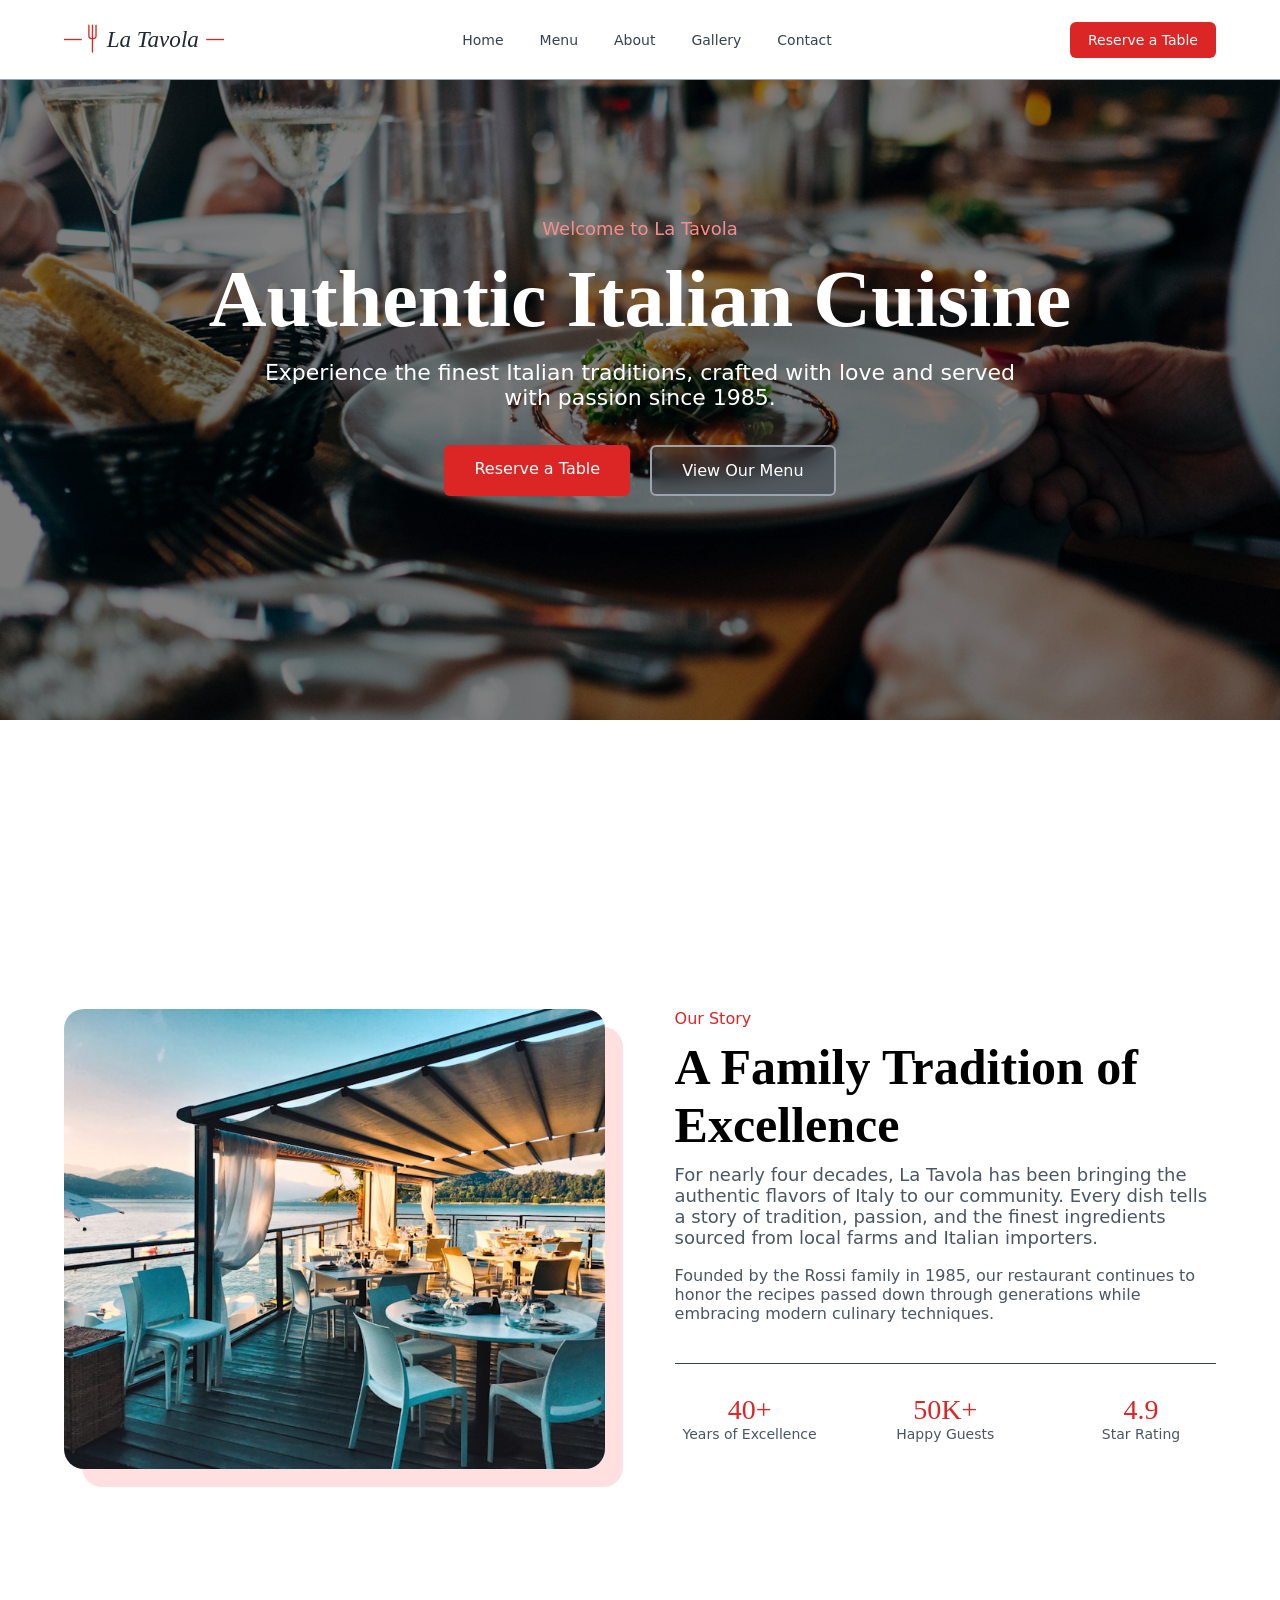
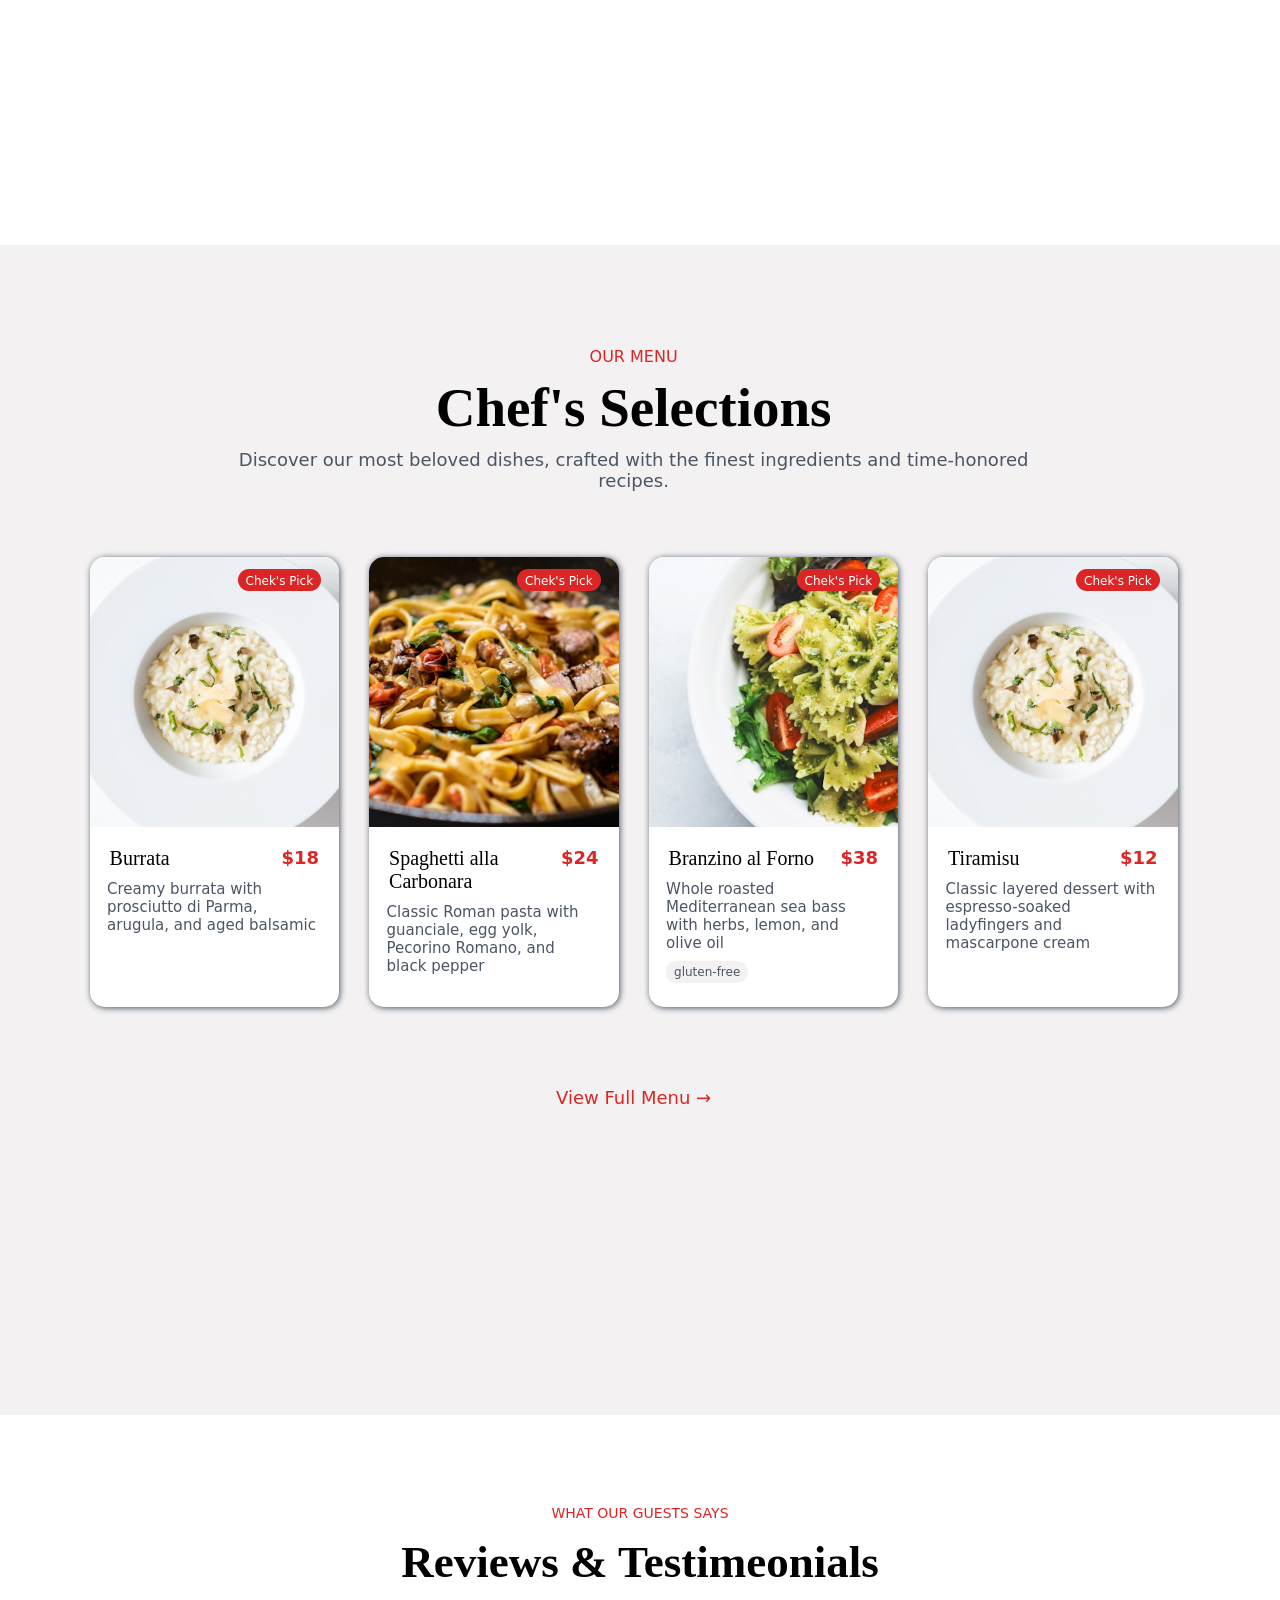
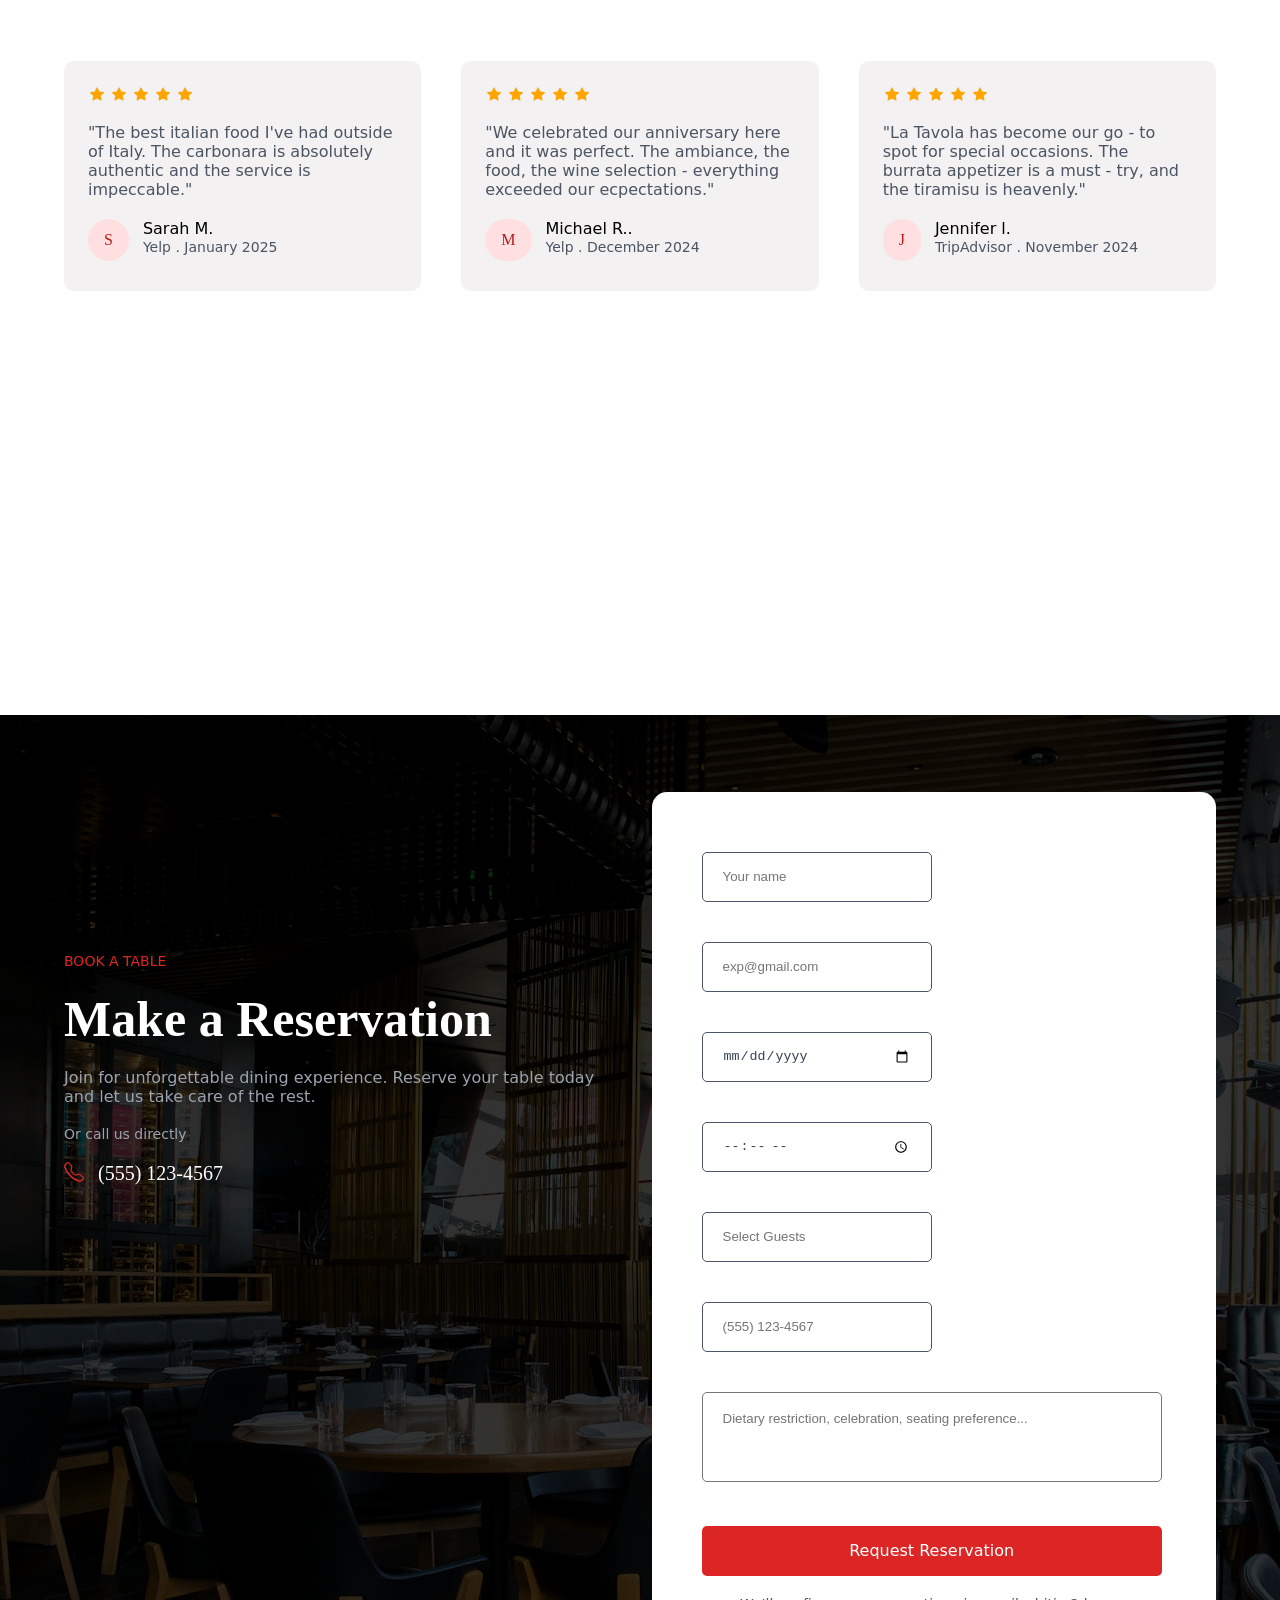
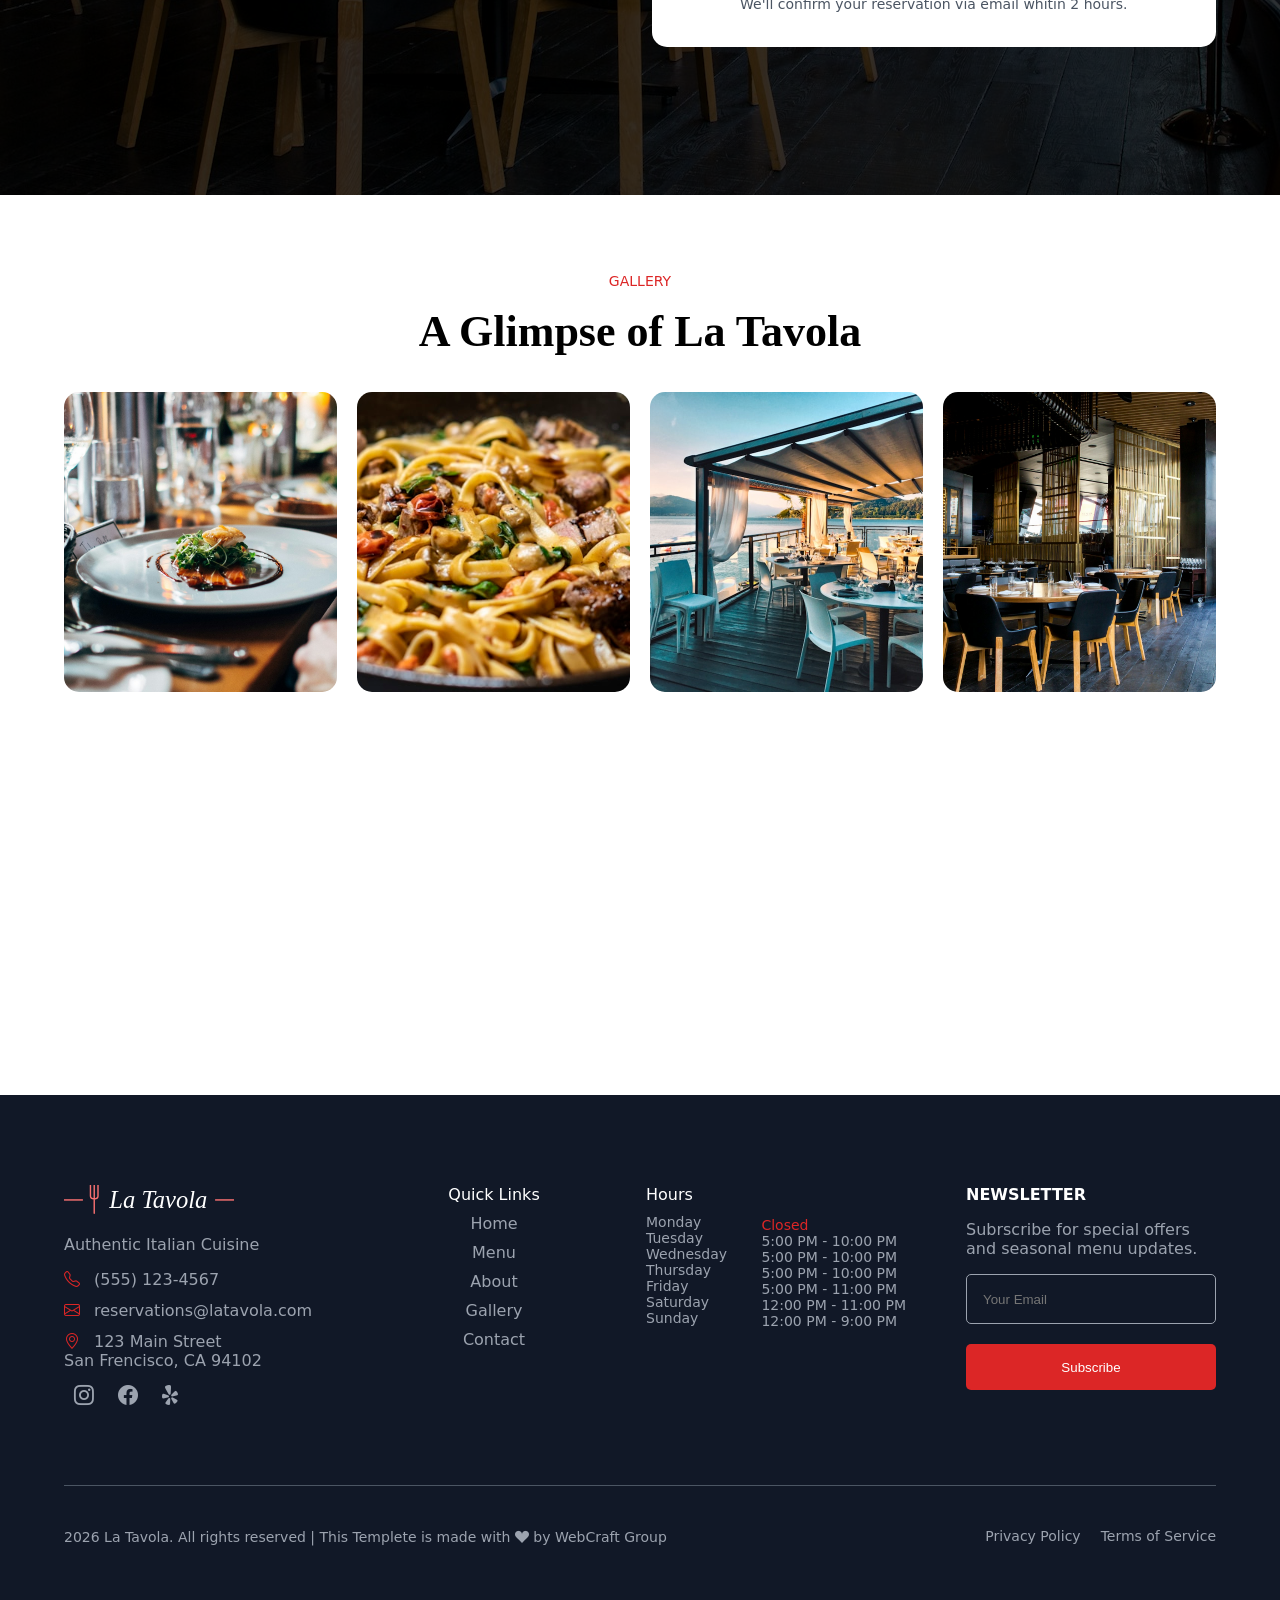
==== index.html @ a6819e50 "adding new files" ====
<!DOCTYPE html>
<html lang="en">
<head>
    <meta charset="UTF-8">
    <meta name="viewport" content="width=device-width, initial-scale=1.0">
    <title>La Tavola | Authentic Italian Cuisine</title>
    <link rel="stylesheet" href="assets/css/normalize.css">
    <link rel="stylesheet" href="assets/css/master.css">
    <link rel="stylesheet" href="https://cdn.jsdelivr.net/npm/bootstrap-icons@1.13.1/font/bootstrap-icons.min.css">
    <link rel="icon" href="assets/img/photo-1476124369491-e7addf5db371.JPG">
</head>
<body>
    <header id="Head_Hero">
        <figure>
            <nav>
                <div>
                    <figure><img src="assets/img/logo.svg" alt=""></figure>
                    <input type="checkbox" id="menu">
                    <label for="menu" class="hamburger">☰</label>

                    <ul class="nav-links"> 
                        <li><a href="#">Home</a></li>
                        <li><a href="menu.html">Menu</a></li>
                        <li><a href="#">About</a></li>
                        <li><a href="gallery.html">Gallery</a></li>
                        <li><a href="#">Contact</a></li>
                    </ul>
                    <a href="">Reserve a Table</a>
                </div>
            </nav>
            <figure>
                <img src="assets/img/IMG-1414235077428-338989a2e8c0.JPG" alt="">
                <div class="details">
                    <span>Welcome to La Tavola</span>
                    <h1>Authentic Italian Cuisine</h1>
                    <p>Experience the finest Italian traditions, crafted with love and served <br> with passion since 1985.</p>
                    <section>
                        <a href="#Contact_Us">Reserve a Table</a>
                        <a href="#Our_Menu">View Our Menu</a>
                    </section>
                </div>
            </figure>
        </figure>
    </header>
    <!-- ____End_Of_Head_Hero____ -->


    <section id="Our_Story">
        <div>
            <figure>
                <img src="assets/img/photo-1559339352-11d035aa65de.JPG" alt="">
            </figure>
            <article>
                <span>Our Story</span>
                <h2>A Family Tradition of <br> Excellence</h2>
                <p>For nearly four decades, La Tavola has been bringing the authentic flavors of Italy to our community. Every dish tells a story of tradition, passion, and the finest ingredients sourced from local farms and Italian importers.</p>
                <p>Founded by the Rossi family in 1985, our restaurant continues to honor the recipes passed down through generations while embracing modern culinary techniques.</p>
                <section>
                    <div>
                        <span>40+</span>
                        <p>Years of Excellence</p>
                    </div>
                    <div>
                        <span>50K+</span>
                        <p>Happy Guests</p>
                    </div>
                    <div>
                        <span>4.9</span>
                        <p>Star Rating</p>
                    </div>
                </section>
            </article>
        </div>
    </section>
    <!-- ____End_Of_Our_Story____ -->


    <section id="Our_Menu">
        <div>
            <section class="data">
                <span>Our Menu</span>
                <h2>Chef's Selections</h2>
                <p>Discover our most beloved dishes, crafted with the finest ingredients and time-honored <br> recipes.</p>
            </section>
            <section class="menu">
                <article>
                    <figure>
                        <img src="assets/img/photo-1476124369491-e7addf5db371.JPG" alt="">
                        <div>
                            <span>Chek's Pick</span>
                        </div>
                    </figure>
                    <div>
                        <p>Burrata</p>
                        <span>$18</span>
                    </div>
                    <p>Creamy burrata with prosciutto di Parma, arugula, and aged balsamic</p>
                </article>
                <article>
                    <figure>
                        <img src="assets/img/photo-1551183053-bf91a1d81141.JPG" alt="">
                        <div>
                            <span>Chek's Pick</span>
                        </div>
                    </figure>
                    <div>
                        <p>Spaghetti alla <br> Carbonara</p>
                        <span>$24</span>
                    </div>
                    <p>Classic Roman pasta with guanciale, egg yolk, Pecorino Romano, and black pepper</p>
                </article>
                <article>
                    <figure>
                        <img src="assets/img/photo-1473093295043-cdd812d0e601.JPG" alt="">
                        <div>
                            <span>Chek's Pick</span>
                        </div>
                    </figure>
                    <div>
                        <p>Branzino al Forno</p>
                        <span>$38</span>
                    </div>
                    <p>Whole roasted Mediterranean sea bass with herbs, lemon, and olive oil</p>
                    <span>gluten-free</span>
                </article>
                <article>
                    <figure>
                        <img src="assets/img/photo-1476124369491-e7addf5db371.JPG" alt="">
                        <div>
                            <span>Chek's Pick</span>
                        </div>
                    </figure>
                    <div>
                        <p>Tiramisu</p>
                        <span>$12</span>
                    </div>
                    <p>Classic layered dessert with espresso-soaked ladyfingers and mascarpone cream</p>
                </article>
            </section>
            <section class="view_menu">
                <a href="">View Full Menu →</a>
            </section>
        </div>
    </section>
    <!-- ____End_Of_Our_Menu____ -->


    <section id="People_Idea">
        <div>
            <section class="content">
                <p>What Our Guests Says</p>
                <h2>Reviews & Testimeonials</h2>
            </section>
            <section class="messseges">
                <article>
                    <i class="bi bi-star-fill"></i>
                    <i class="bi bi-star-fill"></i>
                    <i class="bi bi-star-fill"></i>
                    <i class="bi bi-star-fill"></i>
                    <i class="bi bi-star-fill"></i>
                    <p>"The best italian food I've had outside of Italy. The carbonara is absolutely authentic and the service is impeccable."</p>
                    <div>
                        <p>S</p>
                        <div>
                            <h4>Sarah M.</h4>
                            <span>Yelp . January 2025</span>
                        </div>
                    </div>
                </article>
                <article>
                    <i class="bi bi-star-fill"></i>
                    <i class="bi bi-star-fill"></i>
                    <i class="bi bi-star-fill"></i>
                    <i class="bi bi-star-fill"></i>
                    <i class="bi bi-star-fill"></i>
                    <p>"We celebrated our anniversary here and it was perfect. The ambiance, the food, the wine selection - everything exceeded our ecpectations."</p>
                    <div>
                        <p>M</p>
                        <div>
                            <h4>Michael R..</h4>
                            <span>Yelp . December 2024</span>
                        </div>
                    </div>
                </article>
                <article>
                    <i class="bi bi-star-fill"></i>
                    <i class="bi bi-star-fill"></i>
                    <i class="bi bi-star-fill"></i>
                    <i class="bi bi-star-fill"></i>
                    <i class="bi bi-star-fill"></i>
                    <p>"La Tavola has become our go - to spot for special occasions. The burrata appetizer is a must - try, and the tiramisu is heavenly."</p>
                    <div>
                        <p>J</p>
                        <div>
                            <h4>Jennifer l.</h4>
                            <span>TripAdvisor . November 2024</span>
                        </div>
                    </div>
                </article>
            </section>
        </div>
    </section>
    <!-- ____End_Of_People_Idea____ -->


    <section id="Contact_Us">
        <img src="assets/img/photo-1517248135467-4c7edcad34c4.JPG" alt="">
        <div>
            <section class="data">
                <span>book a table</span>
                <h2>Make a Reservation</h2>
                <p>Join for unforgettable dining experience. Reserve your table today and let us take care of the rest.</p>
                <p>Or call us directly</p>
                <div>
                    <i class="bi bi-telephone"></i>
                    <a href="">(555) 123-4567</a>
                </div>
            </section>
            <section class="form">
                <form action="">
                    <input type="text" name="" id="" placeholder="Your name">
                    <input type="email" name="" id="" placeholder="exp@gmail.com">
                    <input type="date" name="" id="">
                    <input type="time" name="" id="">
                    <input type="number" name="" id="" placeholder="Select Guests">
                    <input type="tel" name="" id="" placeholder="(555) 123-4567">
                    <textarea name="" id="" placeholder="Dietary restriction, celebration, seating preference..."></textarea>
                    <button type="submit">Request Reservation</button>
                    <p>We'll confirm your reservation via email whitin 2 hours.</p>
                </form>
            </section>
        </div>
    </section>
    <!-- ____End_Of_Contact_Us____ -->


    <section id="Gallery">
        <div>
            <section class="more_details">
                <span>GALLERY</span>
                <h2>A Glimpse of La Tavola</h2>
            </section>
            <section class="gallery">
                <div>
                    <figure><img src="assets/img/IMG-1414235077428-338989a2e8c0.JPG" alt=""></figure>
                    <figure><img src="assets/img/photo-1551183053-bf91a1d81141.JPG" alt=""></figure>
                    <figure><img src="assets/img/photo-1559339352-11d035aa65de.JPG" alt=""></figure>
                    <figure><img src="assets/img/photo-1517248135467-4c7edcad34c4.JPG" alt=""></figure>
                </div>
            </section>
        </div>
    </section>
    <!-- ____End_Of_gallery____ -->


    <footer id="Quick_Links">
        <div>
            <section class="links">
                <div>
                    <section>
                        <img src="assets/img/logo-light.svg" alt="">
                        <p>Authentic Italian Cuisine</p>
                        <section>
                            <div>
                                <i class="bi bi-telephone"></i>
                                <a href="">(555) 123-4567</a>
                            </div>
                            <div>
                                <i class="bi bi-envelope"></i>
                                <a href="">reservations@latavola.com</a>
                            </div>
                            <div>
                                <i class="bi bi-geo-alt"></i>
                                <span>123 Main Street <br> San Frencisco, CA 94102</span>
                            </div>
                        </section>
                        <div>
                            <i class="bi bi-instagram"></i>
                            <i class="bi bi-facebook"></i>
                            <i class="bi bi-yelp"></i>
                        </div>
                    </section>
                    <section>
                        <ul>
                            <li>Quick Links</li>
                            <li><a href="#">Home</a></li>
                            <li><a href="menu.html">Menu</a></li>
                            <li><a href="#Our_Story">About</a></li>
                            <li><a href="#Gallery">Gallery</a></li>
                            <li><a href="#Contact_Us">Contact</a></li>
                        </ul>
                    </section>
                    <section>
                        <ul>
                            <li>Hours</li>
                            <li>Monday</li>
                            <li>Tuesday</li>
                            <li>Wednesday</li>
                            <li>Thursday</li>
                            <li>Friday</li>
                            <li>Saturday</li>
                            <li>Sunday</li>
                        </ul>
                        <ul>
                            <li>Closed</li>
                            <li>5:00 PM - 10:00 PM</li>
                            <li>5:00 PM - 10:00 PM</li>
                            <li>5:00 PM - 10:00 PM</li>
                            <li>5:00 PM - 11:00 PM</li>
                            <li>12:00 PM - 11:00 PM</li>
                            <li>12:00 PM - 9:00 PM</li>
                        </ul>
                    </section>
                    <section>
                        <h4>NEWSLETTER</h4>
                        <p>Subrscribe for special offers and seasonal menu updates.</p>
                        <form action="">
                            <input type="email" name="" id="" placeholder="Your Email">
                            <button type="submit">Subscribe</button>
                        </form>
                    </section>
                </div>
            </section>
            <section class="footer_content">
                <div>
                    <p>2026 La Tavola. All rights reserved | This Templete is made with <i class="bi bi-suit-heart-fill"></i> by WebCraft Group</p>
                </div>
                <div>
                    <a href="">Privacy Policy</a>
                    <a href="">Terms of Service</a>
                </div>
            </section>
        </div>
    </footer>
    <!-- ____End_Of_Quick_Links____ -->
</body>
</html>
---- assets/css/master.css ----
#Head_Hero{
    width: 100%;
    min-height: 105vh;
    >figure{
        width: 100%;
        >nav{
            width: 100%;
            height: 80px;
            border-bottom: 1px solid var(--footer-text);
            position: fixed;  
            background-color: white; 
            top: 0;
            left: 0;
            z-index: 100;
            >div{
                width: 90%;
                height: 100%;
                margin-left: 5%;
                display: flex;
                justify-content: space-between;
                align-items: center;
                >figure{
                    width: 160px;
                    height: 40px;
                    >img{
                        width: 100%;
                        height: 40px;
                    }
                }
                >ul{
                    display: flex;
                    gap: 4px;
                    >li{
                        >a{
                            padding: 12px 16px;
                            font-family: var(--inter);
                            font-size: 14px;
                            color: var(--nav-color);
                            font-weight: 500;
                            transition: .3s;
                        }
                        &:hover>a{
                            color: var(--contact-bg);
                        }
                    }
                }
                >a{
                    padding: 10px 18px;
                    background-color: var(--link-bg);
                    font-family: var(--inter);
                    color: white;
                    font-weight: 500;
                    font-size: 14px;
                    border-radius: 6px;
                    transition: .4s;
                    &:hover{
                        background-color: var(--contact-bg);
                    }
                }
            }
        }
        >figure{
            width: 100%;
            height: 85%;
            position: relative;
            display: flex;
            >img{
                width: 100%;
                height: 100%;
                filter: brightness(50%);
            }
            .details{
                width: 70%;
                height: 300px;
                position: absolute;
                margin: 17% 15%;
                display: block;
                text-align: center;
                >span{
                    color: var(--text-red);
                    font-family: var(--inter);
                    font-size: 18px;
                }
                >h1,p{
                    color: white;
                }
                >h1{
                    font-size: 80px;
                    margin-block: 15px;
                }
                >p{
                    font-family: var(--inter);
                    font-size: 22px;
                }
                >section{
                    display: flex;
                    justify-content: center;
                    >a{
                        color: white;
                        font-family: var(--inter);
                        background-color: var(--link-bg);
                        padding: 14px 30px;
                        margin-inline: 10px;
                        border-radius: 6px;
                        margin-top: 35px;
                        transition: .4s;
                        font-weight: 500;
                        &:nth-of-type(2){
                            border: 2px solid var(--footer-text);
                            background-color: rgba(50, 55, 65, 0.35);
                            backdrop-filter: blur(10px);
                        }
                        &:hover{
                            &:nth-of-type(1){
                                background-color: var(--contact-bg);
                            }
                            &:nth-of-type(2){
                                border: 2px solid white;
                            }
                        }
                    }
                }
            }
        }
    }
}
/* ____End_Of_Head_Hero____ */


#Our_Story{
    width: 100%;
    min-height: 100vh;
    display: flex;
    >div{
        width: 90%;
        height: 460px;
        margin: 5% 5%;
        display: flex;
        justify-content: space-between;
        >figure{
            width: 47%;
            height: 100%;
            >img{
                width: 100%;
                height: 100%;
                border-radius: 20px;
                box-shadow: 18px 18px  var(--img-shadow);
            }
        }
        >article{
            width: 47%;
            height: 100%;
            >span,p{
                font-family: var(--inter);
            }
            >span{
                color: var(--link-bg);  
                font-size: 16px;   
                font-weight: 500;
            }
            >h2{
                font-size: 50px;
                margin-block: 10px;
            }
            >p{
                color: var(--text-color);
                &:nth-of-type(1){
                    font-size: 18px;
                    margin-bottom: 18px;
                }
            }
            >section{
                width: 100%;
                height: 100px;
                border-top: 1px solid var(--nav-color);
                margin-top: 40px;
                justify-content: space-between;
                display: flex;
                >div{
                    width: 150px;
                    height: 100px;
                    display: block;
                    text-align: center;
                    margin-top: 30px;
                    >span{
                        color: var(--link-bg);
                        font-family: var(--playfair);
                        font-size: 28px;
                    }
                    >p{
                        color: var(--text-color);
                        font-size: 14px;
                        font-weight: 500;
                    }
                }
            }
        }
    }
}
/* ____End_Of_Our_Story____ */


#Our_Menu{
    width: 100%;
    min-height: 130vh;
    background-color: var(--background-color);
    display: flex;
    >div{
        width: 85%;
        height: 80%;
        margin: 8% 7%;
        .data{
            width: 100%;
            height: 180px;
            display: block;
            text-align: center;
            >span,p{
                font-family: var(--inter);
            }
            >span{
                color: var(--link-bg);
                font-weight: 500;
                text-transform: uppercase;
            }
            >h2{
                margin-block: 10px;
                font-size: 55px;
            }
            >p{
                color: var(--text-color);
                font-size: 18px;
                font-weight: 500;
            }
        }
        .menu{
            width: 100%;
            height: 450px;
            display: grid;
            grid-template-columns: repeat(4, 1fr);
            grid-template-rows: repeat(3, 1fr);
            gap: 30px;
            margin-top: 30px;
            >article{
                background-color: white;
                border-radius: 15px;
                box-shadow: 1px 1px 6px var(--text-color);
                overflow: hidden;
                transition: .4s;
                &:nth-of-type(1){
                    grid-area: 1 / 1 / span 3 / span 1;
                }
                &:nth-of-type(2){
                    grid-area: 1 / 2 / span 3 / span 1;
                }
                &:nth-of-type(3){
                    grid-area: 1 / 3 / span 3 / span 1;
                }
                &:nth-of-type(4){
                    grid-area: 1 / 4 / span 3 / span 1;
                }
                &:hover{
                    transform: translateY(10px);
                }
                >figure{
                    width: 100%;
                    height: 60%;
                    position: relative;
                    display: flex;
                    >img{
                        width: 100%;
                        height: 100%;  
                    }
                    >div{
                        padding:  2px 4px;
                        background-color: var(--link-bg);
                        position: absolute;
                        border-radius: 20px;
                        right: 14px;
                        margin: 12px 4px;
                        >span{
                            font-size: 12px;
                            font-family: var(--inter);
                            color: white;
                            padding: 4px;
                        }
                    }
                }
                >div{
                    padding: 20px;
                    display: flex;
                    justify-content: space-between;
                    >p{
                        font-size: 20px;
                    }
                    >span{
                        color: var(--link-bg);
                        font-weight: bold;
                        font-family: var(--inter);
                        font-size: 18px;
                    }
                }
                >p,span{
                    font-family: var(--inter);
                }
                >p{
                    width: 85%;
                    margin: 10px 7%;
                    color: var(--text-color);
                    font-size: 15px;
                    margin-top: -10px;
                }
                >span{
                    background-color: var(--background-color);
                    font-size: 12px;
                    padding: 4px 8px;
                    font-weight: 500;
                    border-radius: 50px;
                    margin-left: 7%;
                    color: var(--text-color);
                }
            }
        }
        .view_menu{
            margin-top: 80px;
            display: flex;
            justify-content: center;
            >a{
                color: var(--link-bg);
                font-family: var(--inter);
                font-size: 18px;
                font-weight: 500;
                transition: .3s;
                &:hover{
                    color: var(--contact-bg);
                }
            }
        }
    }
}
/* ____End_Of_Our_Menu____ */


#People_Idea{
    width: 100%;
    min-height: 100vh;
    display: flex;
    >div{
        width: 90%;
        height: 100%;
        margin-left: 5%;
        .content{
            width: 100%;
            height: 200px;
            display: block;
            text-align: center;
            >p{
                margin-top: 90px;
                color: var(--link-bg);
                font-family: var(--inter);
                text-transform: uppercase;
                font-size: 14px;
                font-weight: 500;
            }
            >h2{
                font-size: 45px;
                margin-top: 15px;
            }
        }
        .messseges{
            width: 100%;
            height: 230px;
            display: grid;
            grid-template-columns: repeat(3, 1fr);
            grid-template-rows: repeat(1, fr);
            gap: 40px;
            margin-top: -44px;
            >article{
                background-color: var(--background-color);
                border-radius: 10px;
                padding: 24px;
                >i{
                    color: orange;
                    margin-inline: 2px;
                    font-size: 14px;
                }
                >p{
                    font-family: var(--inter);
                    margin-block: 20px;
                    color: var(--text-color);
                    font-weight: 500;
                }
                >div{
                    display: flex;
                    >p{
                        padding: 12px 16px;
                        background-color: var(--img-shadow);
                        border-radius: 50px;
                        color: var(--contact-bg);
                    }
                    >div{
                        margin-left: 14px;
                        >h4,span{
                            font-family: var(--inter);
                        }
                        >h4{
                            font-weight: 500;
                        }
                        >span{
                            font-size: 14px;
                            font-weight: 500;
                            color: var(--text-color);
                        }
                    }
                }
            }
        }
    }
}
/* ____End_Of_People_Idea____ */


#Contact_Us{
    width: 100%;
    min-height: 120vh;
    display: flex;
    >img{
        width: 100%;
        height: 120vh;
        position: relative;
        filter: brightness(20%);
    }
    >div{
        width: 90%;
        height: 95vh;
        margin: 6% 5%;
        position: absolute;
        display: flex;
        justify-content: space-between;
        .data{
            width: 49%;
            height: 300px;
            display: block;
            margin-top: 160px;
            >span,p{
                font-family: var(--inter);
            }
            >span{
                color: var(--link-bg);
                text-transform: uppercase;
                font-weight: 500;
                font-size: 14px;
            }
            >h2{
                color: white;
                margin-block: 20px;
                font-size: 50px;
            }
            >p{
                color: var(--footer-text);
                font-weight: 500;
                &:nth-of-type(2){
                    margin-block: 20px;
                    font-size: 14px;
                }
            }
            >div{
                >i,a{
                    font-size: 20px;
                }
                >i{
                    color: var(--link-bg);
                    margin-right: 10px;
                }
                >a{
                    color: white;
                    transition: .3s;
                    &:hover{
                        color: var(--link-bg);
                    }
                }
            }
        }
        .form{
            width: 49%;
            height: 100%;
            background-color: white;
            border-radius: 15px;
            padding: 40px;
            >form{
                >input,textarea,button{
                    margin: 20px 10px;
                    border-radius: 5px;
                }
                >input{
                    width: 230px;
                    height: 50px;
                    border: 1px solid var(--text-color);
                    padding: 20px;
                    color: var(--nav-color);
                }
                >textarea{
                    width: 95%;
                    height: 90px;
                    padding: 18px 20px;
                    font-family: Arial, "Helvetica Neue", Helvetica, sans-serif;
                    resize: none;
                    color: var(--nav-color);
                }
                >button,p{
                    font-family: var(--inter)
                }
                >button{
                    width: 95%;
                    height: 50px;
                    background-color: var(--link-bg);
                    border: none;
                    color: white;
                    cursor: pointer;
                    font-size: 16px;
                    transition: .3s;
                    &:hover{
                        background-color: var(--contact-bg);
                    }
                }
                >p{
                    text-align: center;
                    color: var(--text-color);
                    font-size: 14px;
                }
            }
        }
    }
}
/* ____End_Of_Contact_Us____ */


#Gallery{
    width: 100%;
    min-height: 100vh;
    display: flex;
    >div{
        width: 90%;
        margin: 6% 5%;
        .more_details{
            width: 100%;
            height: 120px;
            text-align: center;
            >span{
                color: var(--link-bg);
                font-family: var(--inter);
                font-size: 14px;
                font-weight: 500;
            }
            >h2{
                font-size: 44px;
                margin-top: 1rem;
            }
        }
        .gallery{
            >div{
                width: 100%;
                height: 300px;
                display: grid;
                grid-template-columns: repeat(4,1fr);
                grid-template-rows: repeat(1, 1fr);
                gap: 20px;
                position: relative;
                >figure{
                    border-radius: 15px;
                    overflow: hidden;
                    >img{
                        width: 100%;
                        height: 100%;
                        transition: .3s;
                    }
                    &:hover>img{
                        transform: scale(1.1);
                    }
                }
            }
        }
    }
}
/* ____End_Of_Quick_Links____ */


#Quick_Links{
    width: 100%;
    min-height: 80vh;
    background-color: var(--footer-bg);
    display: flex;
    >div{
        width: 90%;
        margin-left: 5%;
        .links{
            width: 100%;
            height: 300px;
            margin-top: 90px;
            >div{
                height: 100%;
                display: grid;
                grid-template-columns: repeat(4, 1fr);
                grid-template-rows: repeat(1, 1fr);
                gap: 30px;
                >section{
                    &:nth-of-type(1){  
                        width: 300px;
                        >img{
                            width: 170px;
                            height: 30px;
                        }
                        >p{
                            color: var(--footer-text);
                            font-family: var(--inter);
                            margin-block: 16px;
                        }
                        >section{
                            >div{
                                margin-block: 12px;
                                >i{
                                    color: var(--link-bg);
                                    margin-right: 10px;
                                }
                                >a{
                                    color: var(--footer-text);
                                    font-family: var(--inter);
                                    transition: .3s;
                                    &:hover{
                                        color: var(--lighter);
                                    }
                                }
                                >span{
                                    color: var(--footer-text);
                                    font-family: var(--inter);
                                }
                            }
                        }
                        >div{
                            margin-block: 14px;
                            >i{
                                color: var(--footer-text);
                                padding: 10px;
                                font-size: 20px;
                                transition: .3s;
                                cursor: pointer;
                                &:hover{
                                    color: var(--lighter);
                                }
                            }
                        }
                    }
                    &:nth-of-type(2){
                        width: 200px;
                        >ul{
                            display: block;
                            text-align: center;
                            >li{
                                margin-bottom: 10px;
                                color: white;
                                font-family: var(--inter);
                                font-weight: 500;
                                >a{
                                    color: var(--footer-text);
                                    padding: 4px 10px;
                                    transition: .4s;
                                    font-weight: normal;
                                }
                                &:hover>a{
                                    border-bottom: 1px solid var(--last-text);
                                    color: var(--lighter);
                                }
                            }
                        }
                    }
                    &:nth-of-type(3){
                        width: 260px;
                        display: flex;
                        justify-content: space-between;
                        margin-right: 30px;
                        >ul{
                            display: block;
                            >li{
                                &:nth-of-type(1){
                                    color: white;
                                    font-weight: 500;
                                    margin-bottom: 10px;
                                    font-size: 16px;
                                }
                                font-family: var(--inter);
                                color: var(--footer-text);
                                font-size: 14px;
                            }
                            &:nth-of-type(2){
                                margin-top: 32px;
                                >li{
                                    &:nth-of-type(1){
                                        color: var(--link-bg);
                                        margin-bottom: 0;
                                        font-size: 14px;
                                    }
                                }
                            }
                        }
                    }
                    &:nth-of-type(4){
                        display: block;
                        >h4,p{
                            font-family: var(--inter);
                        }
                        >h4{
                            color: white;
                        }
                        >p{
                            margin-block: 1rem;
                            color: var(--footer-text);
                        }
                        >form{
                            display: block;
                            >input{
                                width: 250px;
                                height: 50px;
                                padding: 1rem;
                                border-radius: 5px;
                                border: 1px solid var(--footer-text);
                                background-color: transparent;
                                color: var(--footer-text);
                            }
                            >button{
                                width: 250px;
                                height: 46px;
                                margin-top: 20px;
                                background-color: var(--link-bg);
                                border: none;
                                border-radius: 5px;
                                color: white;
                                cursor: pointer;
                                transition: .3s;
                                &:hover{
                                    background-color: var(--contact-bg);
                                }
                            }
                        }
                    }
                }
            }
        }
        .footer_content{
            width: 100%;
            height: 60px;
            border-top: 1px solid var(--text-color);
            display: flex;
            justify-content: space-between;
            align-items: end;
            >div{
                >p,a{
                    color: var(--footer-text);
                    font-family: var(--inter);
                    font-size: 14px;
                }
                >a{
                    transition: .3s;
                    &:nth-of-type(1){
                        margin-right: 1rem;
                    }
                    &:hover{
                        color: var(--lighter);
                    }
                }
            }
        }
    }
}
/* ____End_Of_Quick_Links____ */
/* ____Home_Page_Ends_In_This_Line____ */



/* ____Menu_Page_Starts_From_Here____ */
#Menu_Hero{
    width: 100%;
    min-height: 100vh;
    >section{
        width: 100%;
        height: 100vh;        
        >nav{
            width: 100%;
            height: 80px;
            border-bottom: 1px solid var(--footer-text);
            position: fixed;  
            background-color: white; 
            top: 0;
            left: 0;
            z-index: 100;
            >div{
                width: 90%;
                height: 100%;
                margin-left: 5%;
                display: flex;
                justify-content: space-between;
                align-items: center;
                >figure{
                    width: 160px;
                    height: 40px;
                    >img{
                        width: 100%;
                        height: 40px;
                    }
                }
                >ul{
                    display: flex;
                    gap: 4px;
                    >li{
                        >a{
                            padding: 12px 16px;
                            font-family: var(--inter);
                            font-size: 14px;
                            color: var(--nav-color);
                            font-weight: 500;
                            transition: .3s;
                        }
                        &:hover>a{
                            color: var(--contact-bg);
                        }
                    }
                }
                >a{
                    padding: 10px 18px;
                    background-color: var(--link-bg);
                    font-family: var(--inter);
                    color: white;
                    font-weight: 500;
                    font-size: 14px;
                    border-radius: 6px;
                    transition: .4s;
                    &:hover{
                        background-color: var(--contact-bg);
                    }
                }
            }
        }
        >div{
            display: flex;
            width: 100%;
            height: 580px;
            background-color: var(--footer-bg);
            >section{
                width: 60%;
                height: 200px;
                margin: 16% 20%;
                text-align: center;
                >span,p{
                    font-family: var(--inter);
                }
                >span{
                    color: var(--text-red);
                    font-size: 14px;
                    font-weight: 500;
                    letter-spacing: 1px;
                }
                >h1{
                    font-size: 60px;
                    margin-block: 1rem;
                    color: white;
                }
                >p{
                    color: var(--footer-text);
                    font-weight: 500;
                    font-size: 17px;
                }
            }
        }
        .second_links{
            width: 100%;
            height: 54px;
            border-bottom: 1px solid var(--text-color);
            background-color: white; 
            align-items: center;
            >div{
                display: flex;
                align-items: center;
                width: 400px;
                height: 50px;
                margin-left: 5%;
                gap: 4px;
                >a{
                    padding: 6px 8px;
                    color: var(--text-color);
                    font-family: var(--inter);
                    font-weight: 600;
                    font-size: 14px;
                    transition: .3s;
                    &:hover{
                        color: var(--link-bg);
                    }
                }
            }
        }
    }
}
/* ____End_Of_Menu_Hero____ */


#Antipasti_Foods{
    width: 100%;
    min-height: 87vh;
    >div{
        width: 90%;
        height: 87vh;
        border-bottom: 1px solid var(--border);
        margin-left: 5%;
        >section{
            width: 100%;
            height: 120px;
            >h2{
                margin-top: 30px;
                font-size: 26px;
                font-family: var(--playfair);
            }
            >p{
                color: var(--text-color);
                font-family: var(--inter);
                font-size: 15px;
                font-weight: 500;
                margin-top: 6px;
            }
        }
        .foods{
            width: 100%;
            height: 370px;
            display: grid;
            grid-template-columns: repeat(2, 1fr);
            grid-template-rows: repeat(2, 1fr);
            gap: 20px;
            >div{
                border-radius: 10px;
                border: 1px solid var(--border);
                padding: 34px;
                transition: .3s;
                position: relative;
                >section{
                    display: flex;
                    justify-content: space-between;
                    >h3{
                        font-size: 22px;
                        font-family: var(--playfair);
                        font-weight: normal;
                    }
                    >span{
                        color: var(--contact-bg);
                        font-size: 22px;
                        font-weight: bold;
                    }
                }
                >p,span{
                    font-family: var(--inter);
                }
                >p{
                    color: var(--text-color);
                    font-weight: 500;
                    margin-block: 10px;
                    font-size: 15px;
                }
                >span{
                    background-color: rgb(186, 248, 186) ;
                    padding: 2px 8px;
                    font-size: 12px;
                    border-radius: 100px;
                    color: rgb(20, 85, 20);
                    font-weight: 500;
                }
                &:hover{
                    border: 1px solid var(--text-red);
                }
            }
            >section{
                position: absolute;
                right: 65px;
                >span{
                    font-family: var(--inter);
                    font-size: 12px;
                    color: white;
                    background-color: var(--link-bg);
                    padding: 2px 8px;
                    border-radius: 100px;
                    font-weight: 500;
                }
            }
        }
    }
}
/* ____End_Of_Antipasti_Foods____ */


#Primi_Foods{
    width: 100%;
    min-height: 87vh;
    >div{
        width: 90%;
        height: 87vh;
        border-bottom: 1px solid var(--border);
        margin-left: 5%;
        >section{
            width: 100%;
            height: 120px;
            >h2{
                margin-top: 30px;
                font-size: 26px;
                font-family: var(--playfair);
            }
            >p{
                color: var(--text-color);
                font-family: var(--inter);
                font-size: 15px;
                font-weight: 500;
                margin-top: 6px;
            }
        }
        .foods{
            width: 100%;
            height: 370px;
            display: grid;
            grid-template-columns: repeat(2, 1fr);
            grid-template-rows: repeat(2, 1fr);
            gap: 20px;
            >div{
                border-radius: 10px;
                border: 1px solid var(--border);
                padding: 34px;
                transition: .3s;
                position: relative;
                >section{
                    display: flex;
                    justify-content: space-between;
                    >h3{
                        font-size: 22px;
                        font-family: var(--playfair);
                        font-weight: normal;
                    }
                    >span{
                        color: var(--contact-bg);
                        font-size: 22px;
                        font-weight: bold;
                    }
                }
                >p,span{
                    font-family: var(--inter);
                }
                >p{
                    color: var(--text-color);
                    font-weight: 500;
                    margin-block: 10px;
                    font-size: 15px;
                }
                >span{
                    background-color: rgb(186, 248, 186);
                    padding: 2px 8px;
                    font-size: 12px;
                    border-radius: 100px;
                    color: rgb(20, 85, 20);
                    font-weight: 500;
                }
                >div{
                    >span{
                        padding: 2px 8px;
                        font-size: 12px;
                        border-radius: 100px;
                        font-weight: 500;
                        &:nth-of-type(1){
                            background-color: rgb(186, 248, 186);
                            color: rgb(20, 85, 20);
                        }
                        &:nth-of-type(2){
                            background-color: rgb(243, 216, 166);
                            color: rgb(180, 124, 19);
                            margin-left: 10px;
                        }
                    }
                }
                &:hover{
                    border: 1px solid var(--text-red);
                }
            }
            >section{
                position: absolute;
                left: 594px;
                >span{
                    font-family: var(--inter);
                    font-size: 12px;
                    color: white;
                    background-color: var(--link-bg);
                    padding: 2px 8px;
                    border-radius: 100px;
                    font-weight: 500;
                }
            }
        }
    }
}
/* ____End_Of_Primi_Foods____ */


#Secondi_Foods{
    width: 100%;
    min-height: 87vh;
    >div{
        width: 90%;
        height: 87vh;
        border-bottom: 1px solid var(--border);
        margin-left: 5%;
        >section{
            width: 100%;
            height: 120px;
            >h2{
                margin-top: 30px;
                font-size: 26px;
                font-family: var(--playfair);
            }
            >p{
                color: var(--text-color);
                font-family: var(--inter);
                font-size: 15px;
                font-weight: 500;
                margin-top: 6px;
            }
        }
        .foods{
            width: 100%;
            height: 370px;
            display: grid;
            grid-template-columns: repeat(2, 1fr);
            grid-template-rows: repeat(2, 1fr);
            gap: 20px;
            >div{
                border-radius: 10px;
                border: 1px solid var(--border);
                padding: 34px;
                transition: .3s;
                position: relative;
                >section{
                    display: flex;
                    justify-content: space-between;
                    >h3{
                        font-size: 22px;
                        font-family: var(--playfair);
                        font-weight: normal;
                    }
                    >span{
                        color: var(--contact-bg);
                        font-size: 22px;
                        font-weight: bold;
                    }
                }
                >p,span{
                    font-family: var(--inter);
                }
                >p{
                    color: var(--text-color);
                    font-weight: 500;
                    margin-block: 10px;
                    font-size: 15px;
                }
                >span{
                    background-color: rgb(243, 216, 166);
                    color: rgb(180, 124, 19);
                    padding: 2px 8px;
                    font-size: 12px;
                    border-radius: 100px;
                    font-weight: 500;
                }
                &:hover{
                    border: 1px solid var(--text-red);
                }
            }
            >section{
                position: absolute;
                left: 594px;
                >span{
                    font-family: var(--inter);
                    font-size: 12px;
                    color: white;
                    background-color: var(--link-bg);
                    padding: 2px 8px;
                    border-radius: 100px;
                    font-weight: 500;
                }
            }
        }
    }
}
/* ____End_Of_Secondi_Foods____ */


#Dolci_Foods{
    width: 100%;
    min-height: 87vh;
    >div{
        width: 90%;
        height: 87vh;
        margin-left: 5%;
        >section{
            width: 100%;
            height: 120px;
            >h2{
                margin-top: 30px;
                font-size: 26px;
                font-family: var(--playfair);
            }
            >p{
                color: var(--text-color);
                font-family: var(--inter);
                font-size: 15px;
                font-weight: 500;
                margin-top: 6px;
            }
        }
        .foods{
            width: 100%;
            height: 370px;
            display: grid;
            grid-template-columns: repeat(2, 1fr);
            grid-template-rows: repeat(2, 1fr);
            gap: 20px;
            >div{
                border-radius: 10px;
                border: 1px solid var(--border);
                padding: 34px;
                transition: .3s;
                position: relative;
                >section{
                    display: flex;
                    justify-content: space-between;
                    >h3{
                        font-size: 22px;
                        font-family: var(--playfair);
                        font-weight: normal;
                    }
                    >span{
                        color: var(--contact-bg);
                        font-size: 22px;
                        font-weight: bold;
                    }
                }
                >p,span{
                    font-family: var(--inter);
                }
                >p{
                    color: var(--text-color);
                    font-weight: 500;
                    margin-block: 10px;
                    font-size: 15px;
                }
                >span{
                    background-color: rgb(243, 216, 166);
                    color: rgb(180, 124, 19);
                    padding: 2px 8px;
                    font-size: 12px;
                    border-radius: 100px;
                    font-weight: 500;
                }
                &:hover{
                    border: 1px solid var(--text-red);
                }
            }
            >section{
                position: absolute;
                left: 594px;
                >span{
                    font-family: var(--inter);
                    font-size: 12px;
                    color: white;
                    background-color: var(--link-bg);
                    padding: 2px 8px;
                    border-radius: 100px;
                    font-weight: 500;
                }
            }
        }
    }
}
/* ____End_Of_Dolci_Foods____ */


#Information{
    width: 100%;
    min-height: 40vh;
    background-color: var(--background-color);
    display: flex;
    justify-content: center;
    align-items: center;
    >div{
        width: 90%;
        height: 24vh;
        background-color: white;
        border-radius: 10px;
        border: 1px solid var(--border);
        padding: 30px;
        >h3,p{
            font-weight: 500;
        }
        >h3{
            font-family: var(--playfair);
            font-size: 20px;
            margin-bottom: 10px;
        }
        >p{
            color: var(--text-color);
            font-family: var(--inter);
            font-size: 15px;
        }
        >section{
            display: flex;
            margin-top: 20px;
            gap: 20px;
            .icon_1{
                >i{
                    padding: 6px;
                    border-radius: 50px;
                    background-color: rgb(186, 248, 186);
                    color: rgb(20, 85, 20);
                }
                >span{
                    color: var(--text-color);
                    font-family: var(--inter);
                    font-size: 14px;
                    font-weight: 500;
                }
            }
            .icon_2{
                >i{
                    padding: 6px;
                    border-radius: 50px;
                    background-color: rgb(243, 216, 166);
                    color: rgb(180, 124, 19);
                }
                >span{
                    color: var(--text-color);
                    font-family: var(--inter);
                    font-size: 14px;
                    font-weight: 500;
                }
            }
            .icon_3{
                >i{
                    padding: 6px;
                    border-radius: 50px;
                    background-color: var(--background-color);
                    color: var(--footer-bg);
                }
                >span{
                    color: var(--text-color);
                    font-family: var(--inter);
                    font-size: 14px;
                    font-weight: 500;
                }
            }
        }
    }
}
/* ____End_Of_Information____ */


#Quick_Links{
    width: 100%;
    min-height: 80vh;
    background-color: var(--footer-bg);
    display: flex;
    >div{
        width: 90%;
        margin-left: 5%;
        .links{
            width: 100%;
            height: 300px;
            margin-top: 90px;
            >div{
                height: 100%;
                display: grid;
                grid-template-columns: repeat(4, 1fr);
                grid-template-rows: repeat(1, 1fr);
                gap: 30px;
                >section{
                    &:nth-of-type(1){  
                        width: 300px;
                        >img{
                            width: 170px;
                            height: 30px;
                        }
                        >p{
                            color: var(--footer-text);
                            font-family: var(--inter);
                            margin-block: 16px;
                        }
                        >section{
                            >div{
                                margin-block: 12px;
                                >i{
                                    color: var(--link-bg);
                                    margin-right: 10px;
                                }
                                >a{
                                    color: var(--footer-text);
                                    font-family: var(--inter);
                                    transition: .3s;
                                    &:hover{
                                        color: var(--lighter);
                                    }
                                }
                                >span{
                                    color: var(--footer-text);
                                    font-family: var(--inter);
                                }
                            }
                        }
                        >div{
                            margin-block: 14px;
                            >i{
                                color: var(--footer-text);
                                padding: 10px;
                                font-size: 20px;
                                transition: .3s;
                                cursor: pointer;
                                &:hover{
                                    color: var(--lighter);
                                }
                            }
                        }
                    }
                    &:nth-of-type(2){
                        width: 200px;
                        >ul{
                            display: block;
                            text-align: center;
                            >li{
                                margin-bottom: 10px;
                                color: white;
                                font-family: var(--inter);
                                font-weight: 500;
                                >a{
                                    color: var(--footer-text);
                                    padding: 4px 10px;
                                    transition: .4s;
                                    font-weight: normal;
                                }
                                &:hover>a{
                                    border-bottom: 1px solid var(--last-text);
                                    color: var(--lighter);
                                }
                            }
                        }
                    }
                    &:nth-of-type(3){
                        width: 260px;
                        display: flex;
                        justify-content: space-between;
                        margin-right: 30px;
                        >ul{
                            display: block;
                            >li{
                                &:nth-of-type(1){
                                    color: white;
                                    font-weight: 500;
                                    margin-bottom: 10px;
                                    font-size: 16px;
                                }
                                font-family: var(--inter);
                                color: var(--footer-text);
                                font-size: 14px;
                            }
                            &:nth-of-type(2){
                                margin-top: 32px;
                                >li{
                                    &:nth-of-type(1){
                                        color: var(--link-bg);
                                        margin-bottom: 0;
                                        font-size: 14px;
                                    }
                                }
                            }
                        }
                    }
                    &:nth-of-type(4){
                        display: block;
                        >h4,p{
                            font-family: var(--inter);
                        }
                        >h4{
                            color: white;
                        }
                        >p{
                            margin-block: 1rem;
                            color: var(--footer-text);
                        }
                        >form{
                            display: block;
                            >input{
                                width: 250px;
                                height: 50px;
                                padding: 1rem;
                                border-radius: 5px;
                                border: 1px solid var(--footer-text);
                                background-color: transparent;
                                color: var(--footer-text);
                            }
                            >button{
                                width: 250px;
                                height: 46px;
                                margin-top: 20px;
                                background-color: var(--link-bg);
                                border: none;
                                border-radius: 5px;
                                color: white;
                                cursor: pointer;
                                transition: .3s;
                                &:hover{
                                    background-color: var(--contact-bg);
                                }
                            }
                        }
                    }
                }
            }
        }
        .footer_content{
            width: 100%;
            height: 60px;
            border-top: 1px solid var(--text-color);
            display: flex;
            justify-content: space-between;
            align-items: end;
            >div{
                >p,a{
                    color: var(--footer-text);
                    font-family: var(--inter);
                    font-size: 14px;
                }
                >a{
                    transition: .3s;
                    &:nth-of-type(1){
                        margin-right: 1rem;
                    }
                    &:hover{
                        color: var(--lighter);
                    }
                }
            }
        }
    }
}
/* ____End_Of_Quick_Links____ */
/* ____Menu_Page_Ends_In_This_Line____ */



/* ____Gallery_Page_Starts_From_Here____ */
#Gallery_Head{
    width: 100%;
    min-height: 90vh;
    background-color: var(--footer-bg);
    >section{
        width: 100%;
        height: 90vh;
        >nav{
            width: 100%;
            height: 80px;
            border-bottom: 1px solid var(--footer-text);
            position: fixed;  
            background-color: white; 
            top: 0;
            left: 0;
            z-index: 100;
            >div{
                width: 90%;
                height: 100%;
                margin-left: 5%;
                display: flex;
                justify-content: space-between;
                align-items: center;
                >figure{
                    width: 160px;
                    height: 40px;
                    >img{
                        width: 100%;
                        height: 40px;
                    }
                }
                >ul{
                    display: flex;
                    gap: 4px;
                    >li{
                        >a{
                            padding: 12px 16px;
                            font-family: var(--inter);
                            font-size: 14px;
                            color: var(--nav-color);
                            font-weight: 500;
                            transition: .3s;
                        }
                        &:hover>a{
                            color: var(--contact-bg);
                        }
                    }
                }
                >a{
                    padding: 10px 18px;
                    background-color: var(--link-bg);
                    font-family: var(--inter);
                    color: white;
                    font-weight: 500;
                    font-size: 14px;
                    border-radius: 6px;
                    transition: .4s;
                    &:hover{
                        background-color: var(--contact-bg);
                    }
                }
            }
        }
        >div{
            display: flex;
            width: 100%;
            height: 570px;
            >section{
                width: 60%;
                height: 200px;
                margin: 16% 20%;
                text-align: center;
                >span,p{
                    font-family: var(--inter);
                }
                >span{
                    color: var(--text-red);
                    font-size: 14px;
                    font-weight: 500;
                    letter-spacing: 1px;
                }
                >h1{
                    font-size: 64px;
                    margin-block: 1rem;
                    color: white;
                }
                >p{
                    color: var(--footer-text);
                    font-weight: 500;
                    font-size: 17px;
                }
            }
        }
    }
}
/* ____End_Of_Gallery_Hero____ */


#Pictures_Tab{
    width: 100%;
    min-height: 145vh;
    background-color: var(--background-color);
    display: flex;
    >section{
        width: 90%;
        height: 145vh;
        margin-left: 5%;
        .content{
            width: 100%;
            height: 290px;
            text-align: center;
            >h2{
                font-size: 46px;
                margin-top: 90px;
            }
            >p{
                font-family: var(--inter);
                color: var(--text-color);
                font-size: 17px;
                font-weight: 500;
                margin-top: 10px;
            }
            >div{
                margin-top: 40px;
                >a{
                    &:nth-of-type(1){
                        background-color: var(--link-bg);
                        color: white;
                    }
                    margin-inline: 6px;
                    background-color: white;
                    padding: 6px 12px;
                    font-family: var(--inter);
                    font-size: 14px;
                    font-weight: 500;
                    border-radius: 50px;
                    color: var(--text-color);
                    transition: .3s;
                    &:nth-of-type(2),
                    &:nth-of-type(3),
                    &:nth-of-type(4){
                        &:hover{
                            border: 1px solid var(--text-red);
                        }
                    }
                }
            }
        }
        .photoes{
            width: 100%;
            height: 540px;
            display: grid;
            grid-template-columns: repeat(4, 1fr);
            grid-template-rows: repeat(2, 1fr);
            gap: 14px;
            margin-top: -96px;
            >figure{
                border-radius: 10px;
                width: 100%;
                height: 100%;
                overflow: hidden;
                >img{
                    width: 100%;
                    height: 100%;
                    transition: .4s;
                    &:hover{
                        transform: scale(1.1);
                    }
                }
            }
        }
    }
}
/* ____End_Of_Pictures_Tab____ */


#Social_Information{
    width: 100%;
    height: 40vh;
    background-color: white;
    display: flex;
    justify-content: center;
    align-items: center;
    >div{
        width: 600px;
        height: 165px;
        text-align: center;
        >div{
            margin-bottom: 12px;
            display: flex;
            justify-content: center;
            >i,h2{
                color: var(--link-bg);
            }
            >i{
                font-size: 30px;
            }
            >h2{
                margin-left: 8px;
            }
        }
        >p,a{
            font-family: var(--inter);
            font-weight: 500;
        }
        >p{
            margin-bottom: 40px;
            color: var(--text-color);
        }
        >a{
            padding: 16px 40px;
            border-radius: 5px;
            color: white;
            background: linear-gradient(135deg, #833ab4, #fd1d1d, #fcb045);
        }
    }
}
/* ____End_Of_Social_Information____~ */


#Quick_Links{
    width: 100%;
    min-height: 80vh;
    background-color: var(--footer-bg);
    display: flex;
    >div{
        width: 90%;
        margin-left: 5%;
        .links{
            width: 100%;
            height: 300px;
            margin-top: 90px;
            >div{
                height: 100%;
                display: grid;
                grid-template-columns: repeat(4, 1fr);
                grid-template-rows: repeat(1, 1fr);
                gap: 30px;
                >section{
                    &:nth-of-type(1){  
                        width: 300px;
                        >img{
                            width: 170px;
                            height: 30px;
                        }
                        >p{
                            color: var(--footer-text);
                            font-family: var(--inter);
                            margin-block: 16px;
                        }
                        >section{
                            >div{
                                margin-block: 12px;
                                >i{
                                    color: var(--link-bg);
                                    margin-right: 10px;
                                }
                                >a{
                                    color: var(--footer-text);
                                    font-family: var(--inter);
                                    transition: .3s;
                                    &:hover{
                                        color: var(--lighter);
                                    }
                                }
                                >span{
                                    color: var(--footer-text);
                                    font-family: var(--inter);
                                }
                            }
                        }
                        >div{
                            margin-block: 14px;
                            >i{
                                color: var(--footer-text);
                                padding: 10px;
                                font-size: 20px;
                                transition: .3s;
                                cursor: pointer;
                                &:hover{
                                    color: var(--lighter);
                                }
                            }
                        }
                    }
                    &:nth-of-type(2){
                        width: 200px;
                        >ul{
                            display: block;
                            text-align: center;
                            >li{
                                margin-bottom: 10px;
                                color: white;
                                font-family: var(--inter);
                                font-weight: 500;
                                >a{
                                    color: var(--footer-text);
                                    padding: 4px 10px;
                                    transition: .4s;
                                    font-weight: normal;
                                }
                                &:hover>a{
                                    border-bottom: 1px solid var(--last-text);
                                    color: var(--lighter);
                                }
                            }
                        }
                    }
                    &:nth-of-type(3){
                        width: 260px;
                        display: flex;
                        justify-content: space-between;
                        margin-right: 30px;
                        >ul{
                            display: block;
                            >li{
                                &:nth-of-type(1){
                                    color: white;
                                    font-weight: 500;
                                    margin-bottom: 10px;
                                    font-size: 16px;
                                }
                                font-family: var(--inter);
                                color: var(--footer-text);
                                font-size: 14px;
                            }
                            &:nth-of-type(2){
                                margin-top: 32px;
                                >li{
                                    &:nth-of-type(1){
                                        color: var(--link-bg);
                                        margin-bottom: 0;
                                        font-size: 14px;
                                    }
                                }
                            }
                        }
                    }
                    &:nth-of-type(4){
                        display: block;
                        >h4,p{
                            font-family: var(--inter);
                        }
                        >h4{
                            color: white;
                        }
                        >p{
                            margin-block: 1rem;
                            color: var(--footer-text);
                        }
                        >form{
                            display: block;
                            >input{
                                width: 250px;
                                height: 50px;
                                padding: 1rem;
                                border-radius: 5px;
                                border: 1px solid var(--footer-text);
                                background-color: transparent;
                                color: var(--footer-text);
                            }
                            >button{
                                width: 250px;
                                height: 46px;
                                margin-top: 20px;
                                background-color: var(--link-bg);
                                border: none;
                                border-radius: 5px;
                                color: white;
                                cursor: pointer;
                                transition: .3s;
                                &:hover{
                                    background-color: var(--contact-bg);
                                }
                            }
                        }
                    }
                }
            }
        }
        .footer_content{
            width: 100%;
            height: 60px;
            border-top: 1px solid var(--text-color);
            display: flex;
            justify-content: space-between;
            align-items: end;
            >div{
                >p,a{
                    color: var(--footer-text);
                    font-family: var(--inter);
                    font-size: 14px;
                }
                >a{
                    transition: .3s;
                    &:nth-of-type(1){
                        margin-right: 1rem;
                    }
                    &:hover{
                        color: var(--lighter);
                    }
                }
            }
        }
    }
}
/* ____End_Of_Quick_Links____ */
/* ____Gallery_Page_Ends_In_This_Line____ */


/* =================================================
   RESPONSIVE DESIGN + HAMBURGER MENU
   ================================================= */


/* =================================================
   DEFAULT
   ================================================= */

/* CHECKBOX ALWAYS HIDDEN */
#menu {
    display: none;
}

/* HAMBURGER HIDDEN ON DESKTOP */
.hamburger {
    display: none;
}

/* MOBILE RESERVE HIDDEN ON DESKTOP */
.mobile-reserve {
    display: none;
}


/* =================================================
   TABLET
   ================================================= */

@media (max-width: 1024px) {

    /* ---------- NAVBAR ---------- */

    #Head_Hero > figure > nav > div {
        width: 92%;
        margin-left: 4%;
    }

    #Head_Hero > figure > nav > div > ul {
        gap: 0;
    }

    #Head_Hero > figure > nav > div > ul > li > a {
        padding: 10px 10px;
        font-size: 13px;
    }

    #Head_Hero > figure > nav > div > a {
        padding: 9px 13px;
        font-size: 13px;
    }


    /* ---------- HERO ---------- */

    #Head_Hero {
        min-height: 90vh;
    }

    #Head_Hero > figure > figure {
        height: 90vh;
    }

    #Head_Hero > figure > figure .details {
        width: 90%;
        margin: 18% 5%;
    }

    #Head_Hero > figure > figure .details > h1 {
        font-size: 60px;
    }

    #Head_Hero > figure > figure .details > p {
        font-size: 18px;
    }


    /* ---------- OUR STORY ---------- */

    #Our_Story > div {
        width: 90%;
        height: auto;
        margin: 8% 5%;
        gap: 40px;
    }

    #Our_Story > div > article > h2 {
        font-size: 40px;
    }


    /* ---------- MENU ---------- */

    #Our_Menu > div {
        width: 90%;
        margin: 8% 5%;
    }

    #Our_Menu > div .menu {
        grid-template-columns: repeat(2, 1fr);
        height: auto;
    }

    #Our_Menu > div .menu > article {
        grid-area: auto !important;
        min-height: 450px;
    }


    /* ---------- REVIEWS ---------- */

    #People_Idea > div {
        width: 90%;
        margin-left: 5%;
    }

    #People_Idea > div .messseges {
        height: auto;
        grid-template-columns: repeat(2, 1fr);
    }

    #People_Idea > div .messseges > article:nth-of-type(3) {
        grid-column: 1 / 3;
    }


    /* ---------- CONTACT ---------- */

    #Contact_Us > div {
        width: 90%;
        margin: 6% 5%;
    }

    #Contact_Us > div .form {
        padding: 25px;
    }

    #Contact_Us > div .form > form > input {
        width: 46%;
    }


    /* ---------- GALLERY ---------- */

    #Gallery > div {
        width: 90%;
        margin: 8% 5%;
    }

    #Gallery > div .gallery > div {
        grid-template-columns: repeat(2, 1fr);
        height: 500px;
    }


    /* ---------- FOOTER ---------- */

    #Quick_Links > div {
        width: 90%;
        margin-left: 5%;
    }

    #Quick_Links > div .links {
        height: auto;
    }

    #Quick_Links > div .links > div {
        grid-template-columns: repeat(2, 1fr);
        row-gap: 50px;
        height: auto;
    }
}


/* =================================================
   MOBILE
   ================================================= */

@media (max-width: 768px) {

    /* =================================================
       NAVBAR
       ================================================= */

    #Head_Hero > figure > nav {
        height: 70px;
    }

    #Head_Hero > figure > nav > div {
        width: 90%;
        margin-left: 5%;
        position: relative;
    }


    /* ---------- LOGO ---------- */

    #Head_Hero > figure > nav > div > figure {
        width: 130px;
        height: 35px;
    }

    #Head_Hero > figure > nav > div > figure > img {
        height: 35px;
    }


    /* =================================================
       HAMBURGER
       ================================================= */

    /* CHECKBOX IS ALWAYS HIDDEN */
    #menu {
        display: none;
    }

    /* HAMBURGER IS ONLY VISIBLE ON MOBILE */
    .hamburger {
        display: block;

        color: var(--nav-color);

        font-size: 30px;
        line-height: 1;

        cursor: pointer;

        margin-left: auto;
        margin-right: 15px;

        user-select: none;
    }


    /* =================================================
       MOBILE NAV MENU
       ================================================= */

    #Head_Hero > figure > nav > div > .nav-links {
        display: none;

        position: absolute;

        top: 58px;
        left: 0;

        width: 100%;

        padding: 15px 0;

        background-color: white;

        flex-direction: column;

        gap: 0;

        box-shadow: 0 5px 15px rgba(0, 0, 0, 0.12);

        z-index: 1000;
    }


    /* SHOW MENU WHEN CHECKBOX IS CHECKED */

    #menu:checked ~ .nav-links {
        display: flex;
    }


    /* =================================================
       MOBILE NAV LINKS
       ================================================= */

    #Head_Hero > figure > nav > div > .nav-links > li {
        width: 100%;
    }

    #Head_Hero > figure > nav > div > .nav-links > li > a {
        display: block;

        width: 100%;

        padding: 15px 20px;

        font-size: 15px;
    }


    /* =================================================
       RESERVE A TABLE INSIDE HAMBURGER
       ================================================= */

    #Head_Hero > figure > nav > div > .nav-links > .mobile-reserve {
        display: block;

        width: 100%;
    }

    #Head_Hero > figure > nav > div > .nav-links > .mobile-reserve > a {
        display: block;

        width: 90%;

        margin: 10px auto 5px;

        padding: 13px 20px;

        background-color: #c9a227;

        color: white;

        text-align: center;

        border-radius: 4px;
    }


    /* =================================================
       ORIGINAL RESERVE BUTTON
       HIDDEN ON MOBILE
       ================================================= */

    #Head_Hero > figure > nav > div > a {
        display: none;
    }


    /* =================================================
       HERO
       ================================================= */

    #Head_Hero {
        min-height: 80vh;
    }

    #Head_Hero > figure > figure {
        height: 80vh;
        min-height: 600px;
    }

    #Head_Hero > figure > figure > img {
        width: 100%;
        height: 100%;
    }

    #Head_Hero > figure > figure .details {
        width: 90%;
        height: auto;

        margin: 0;

        left: 5%;
        top: 50%;

        transform: translateY(-50%);
    }

    #Head_Hero > figure > figure .details > span {
        font-size: 15px;
    }

    #Head_Hero > figure > figure .details > h1 {
        font-size: 42px;
        line-height: 1.15;

        margin-block: 12px;
    }

    #Head_Hero > figure > figure .details > p {
        font-size: 16px;
        line-height: 1.6;
    }

    #Head_Hero > figure > figure .details > p br {
        display: none;
    }


    /* =================================================
       HERO BUTTONS
       ================================================= */

    #Head_Hero > figure > figure .details > section {
        flex-direction: column;

        align-items: center;

        gap: 12px;
    }

    #Head_Hero > figure > figure .details > section > a {
        width: 220px;

        text-align: center;

        margin: 0;

        padding: 13px 20px;
    }


    /* =================================================
       OUR STORY
       ================================================= */

    #Our_Story {
        min-height: auto;

        padding: 70px 0;
    }

    #Our_Story > div {
        width: 90%;

        margin: 0 5%;

        display: flex;

        flex-direction: column;

        height: auto;

        gap: 50px;
    }

    #Our_Story > div > figure {
        width: 100%;
        height: 350px;
    }

    #Our_Story > div > article {
        width: 100%;
        height: auto;
    }

    #Our_Story > div > article > h2 {
        font-size: 38px;
        line-height: 1.2;
    }

    #Our_Story > div > article > h2 br {
        display: none;
    }

    #Our_Story > div > article > p {
        font-size: 16px;
        line-height: 1.7;
    }

    #Our_Story > div > article > section {
        height: auto;

        margin-top: 30px;

        padding-top: 20px;
    }

    #Our_Story > div > article > section > div {
        width: 30%;

        margin-top: 20px;
    }


    /* =================================================
       OUR MENU
       ================================================= */

    #Our_Menu {
        min-height: auto;

        padding: 70px 0;
    }

    #Our_Menu > div {
        width: 90%;

        margin: 0 5%;
    }

    #Our_Menu > div .data {
        height: auto;

        margin-bottom: 40px;
    }

    #Our_Menu > div .data > h2 {
        font-size: 40px;
    }

    #Our_Menu > div .data > p {
        font-size: 16px;

        line-height: 1.6;
    }

    #Our_Menu > div .data > p br {
        display: none;
    }


    /* ---------- MENU CARDS ---------- */

    #Our_Menu > div .menu {
        display: grid;

        grid-template-columns: 1fr;

        height: auto;

        gap: 25px;

        margin-top: 20px;
    }

    #Our_Menu > div .menu > article {
        grid-area: auto !important;

        min-height: auto;

        padding-bottom: 20px;
    }

    #Our_Menu > div .menu > article > figure {
        height: 260px;
    }

    #Our_Menu > div .menu > article > div {
        padding: 18px;
    }

    #Our_Menu > div .menu > article > p {
        line-height: 1.5;
    }

    #Our_Menu > div .view_menu {
        margin-top: 40px;
    }


    /* =================================================
       REVIEWS
       ================================================= */

    #People_Idea {
        min-height: auto;

        padding: 70px 0;
    }

    #People_Idea > div {
        width: 90%;

        margin-left: 5%;
    }

    #People_Idea > div .content {
        height: auto;

        margin-bottom: 40px;
    }

    #People_Idea > div .content > p {
        margin-top: 0;
    }

    #People_Idea > div .content > h2 {
        font-size: 38px;
    }

    #People_Idea > div .messseges {
        display: grid;

        grid-template-columns: 1fr;

        height: auto;

        gap: 20px;

        margin-top: 0;
    }

    #People_Idea > div .messseges > article:nth-of-type(3) {
        grid-column: auto;
    }


    /* =================================================
       CONTACT
       ================================================= */

    #Contact_Us {
        min-height: auto;

        position: relative;
    }

    #Contact_Us > img {
        width: 100%;

        height: 1100px;
    }

    #Contact_Us > div {
        width: 90%;

        height: auto;

        margin: 0 5%;

        top: 60px;

        display: flex;

        flex-direction: column;

        gap: 40px;
    }

    #Contact_Us > div .data {
        width: 100%;

        height: auto;

        margin-top: 0;
    }

    #Contact_Us > div .data > h2 {
        font-size: 40px;
    }

    #Contact_Us > div .form {
        width: 100%;

        height: auto;

        padding: 25px;
    }

    #Contact_Us > div .form > form {
        width: 100%;
    }

    #Contact_Us > div .form > form > input {
        width: 100%;

        margin: 10px 0;
    }

    #Contact_Us > div .form > form > textarea {
        width: 100%;

        margin: 10px 0;
    }

    #Contact_Us > div .form > form > button {
        width: 100%;

        margin: 10px 0;
    }


    /* =================================================
       GALLERY
       ================================================= */

    #Gallery {
        min-height: auto;

        padding: 70px 0;
    }

    #Gallery > div {
        width: 90%;

        margin: 0 5%;
    }

    #Gallery > div .more_details {
        height: auto;

        margin-bottom: 30px;
    }

    #Gallery > div .more_details > h2 {
        font-size: 38px;
    }

    #Gallery > div .gallery > div {
        grid-template-columns: 1fr 1fr;

        grid-template-rows: repeat(2, 180px);

        height: auto;

        gap: 12px;
    }


    /* =================================================
       FOOTER
       ================================================= */

    #Quick_Links {
        min-height: auto;

        padding: 60px 0 30px;
    }

    #Quick_Links > div {
        width: 90%;

        margin-left: 5%;
    }

    #Quick_Links > div .links {
        height: auto;

        margin-top: 0;
    }

    #Quick_Links > div .links > div {
        grid-template-columns: 1fr;

        gap: 45px;
    }

    #Quick_Links > div .links > div > section {
        width: 100% !important;
    }

    #Quick_Links > div .links > div > section:nth-of-type(2) > ul {
        text-align: left;
    }

    #Quick_Links > div .links > div > section:nth-of-type(3) {
        margin-right: 0;
    }

    #Quick_Links > div .links > div > section:nth-of-type(4) > form > input,
    #Quick_Links > div .links > div > section:nth-of-type(4) > form > button {
        width: 100%;
    }


    /* =================================================
       FOOTER BOTTOM
       ================================================= */

    #Quick_Links > div .footer_content {
        height: auto;

        margin-top: 50px;

        padding-top: 20px;

        display: flex;

        flex-direction: column;

        align-items: flex-start;

        gap: 15px;
    }

    #Quick_Links > div .footer_content > div > p {
        line-height: 1.6;
    }
}


/* =================================================
   SMALL MOBILE
   ================================================= */

@media (max-width: 480px) {


    /* ---------- NAVBAR ---------- */

    #Head_Hero > figure > nav > div > figure {
        width: 115px;
    }

    .hamburger {
        font-size: 27px;

        margin-right: 5px;
    }


    /* ---------- HERO ---------- */

    #Head_Hero > figure > figure .details > h1 {
        font-size: 34px;
    }

    #Head_Hero > figure > figure .details > p {
        font-size: 14px;
    }

    #Head_Hero > figure > figure .details > section > a {
        width: 200px;

        font-size: 14px;
    }


    /* ---------- STORY ---------- */

    #Our_Story > div > figure {
        height: 280px;
    }

    #Our_Story > div > article > h2 {
        font-size: 32px;
    }

    #Our_Story > div > article > section > div > span {
        font-size: 22px;
    }

    #Our_Story > div > article > section > div > p {
        font-size: 11px;
    }


    /* ---------- MENU ---------- */

    #Our_Menu > div .data > h2 {
        font-size: 34px;
    }


    /* ---------- REVIEWS ---------- */

    #People_Idea > div .content > h2 {
        font-size: 32px;
    }


    /* ---------- CONTACT ---------- */

    #Contact_Us > img {
        height: 1150px;
    }

    #Contact_Us > div .data > h2 {
        font-size: 34px;
    }


    /* ---------- GALLERY ---------- */

    #Gallery > div .more_details > h2 {
        font-size: 32px;
    }

    #Gallery > div .gallery > div {
        grid-template-columns: 1fr;

        grid-template-rows: repeat(4, 200px);

        height: auto;
    }
}
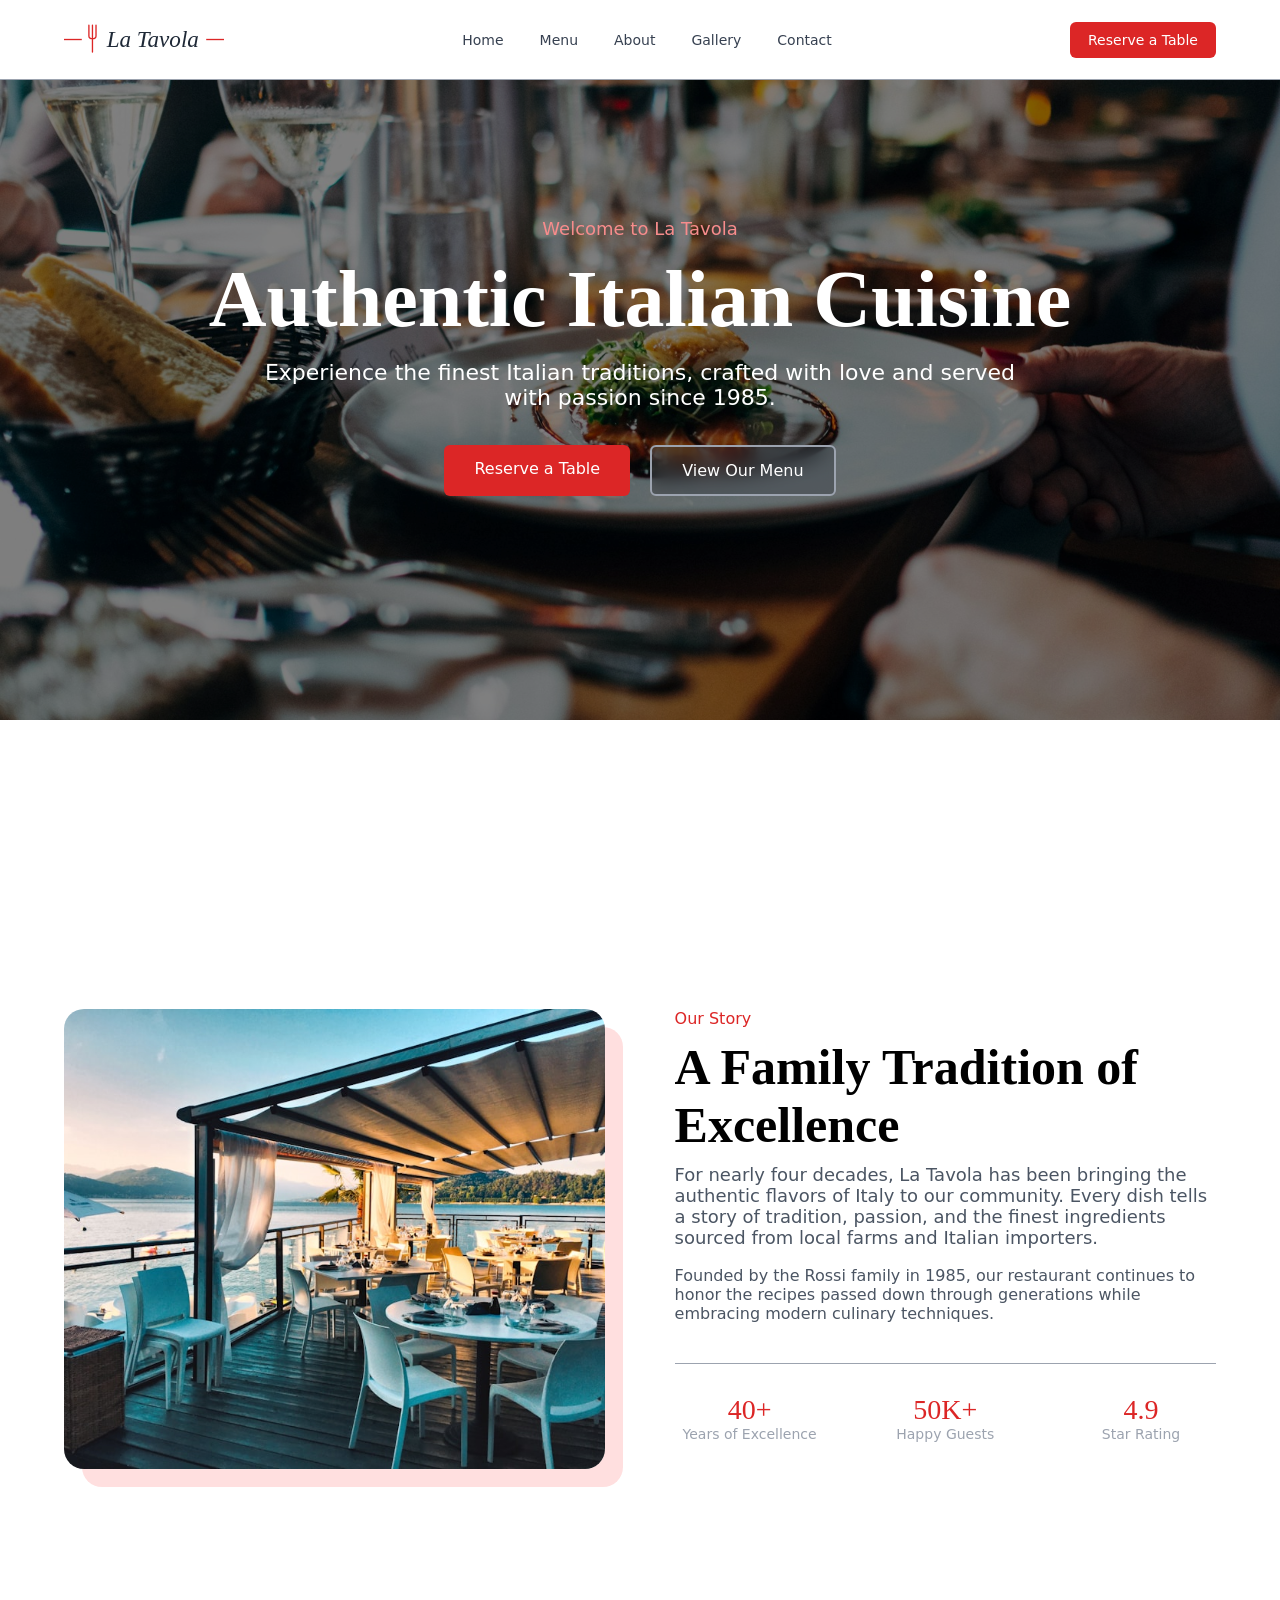
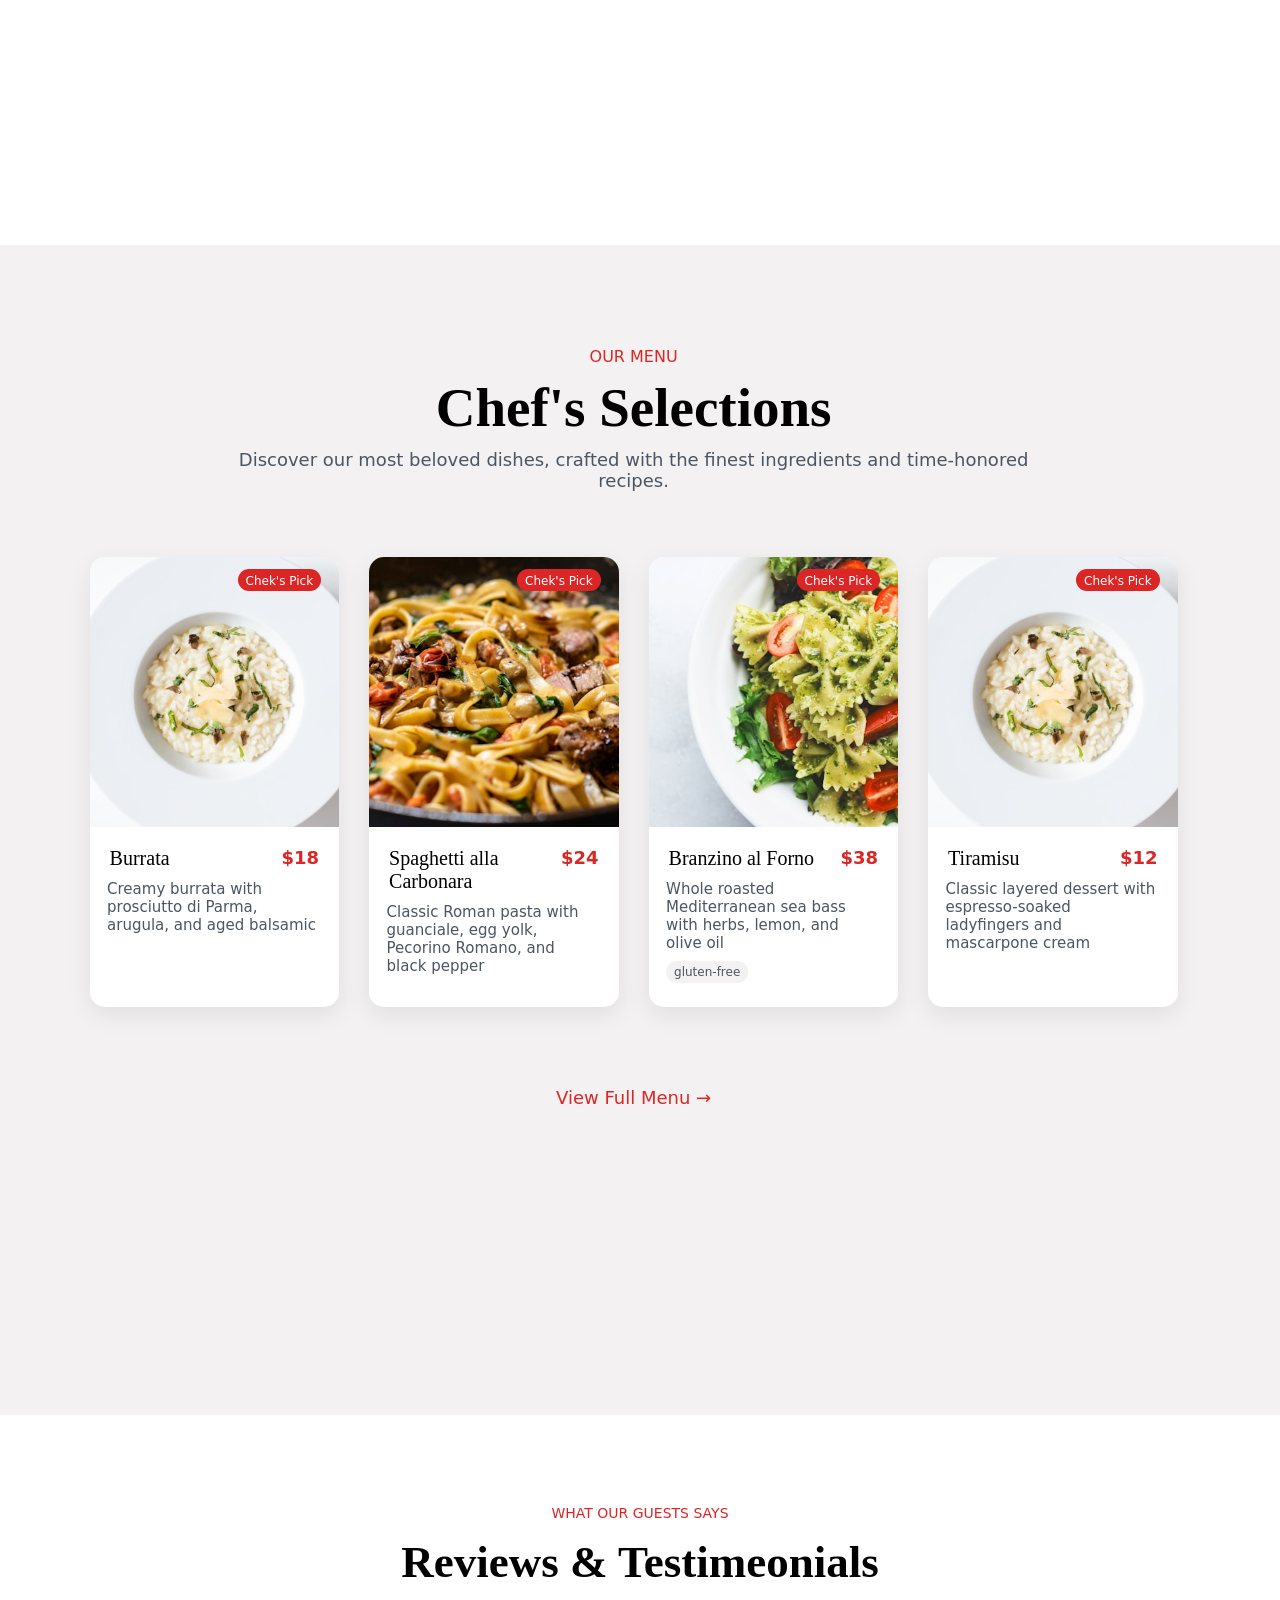
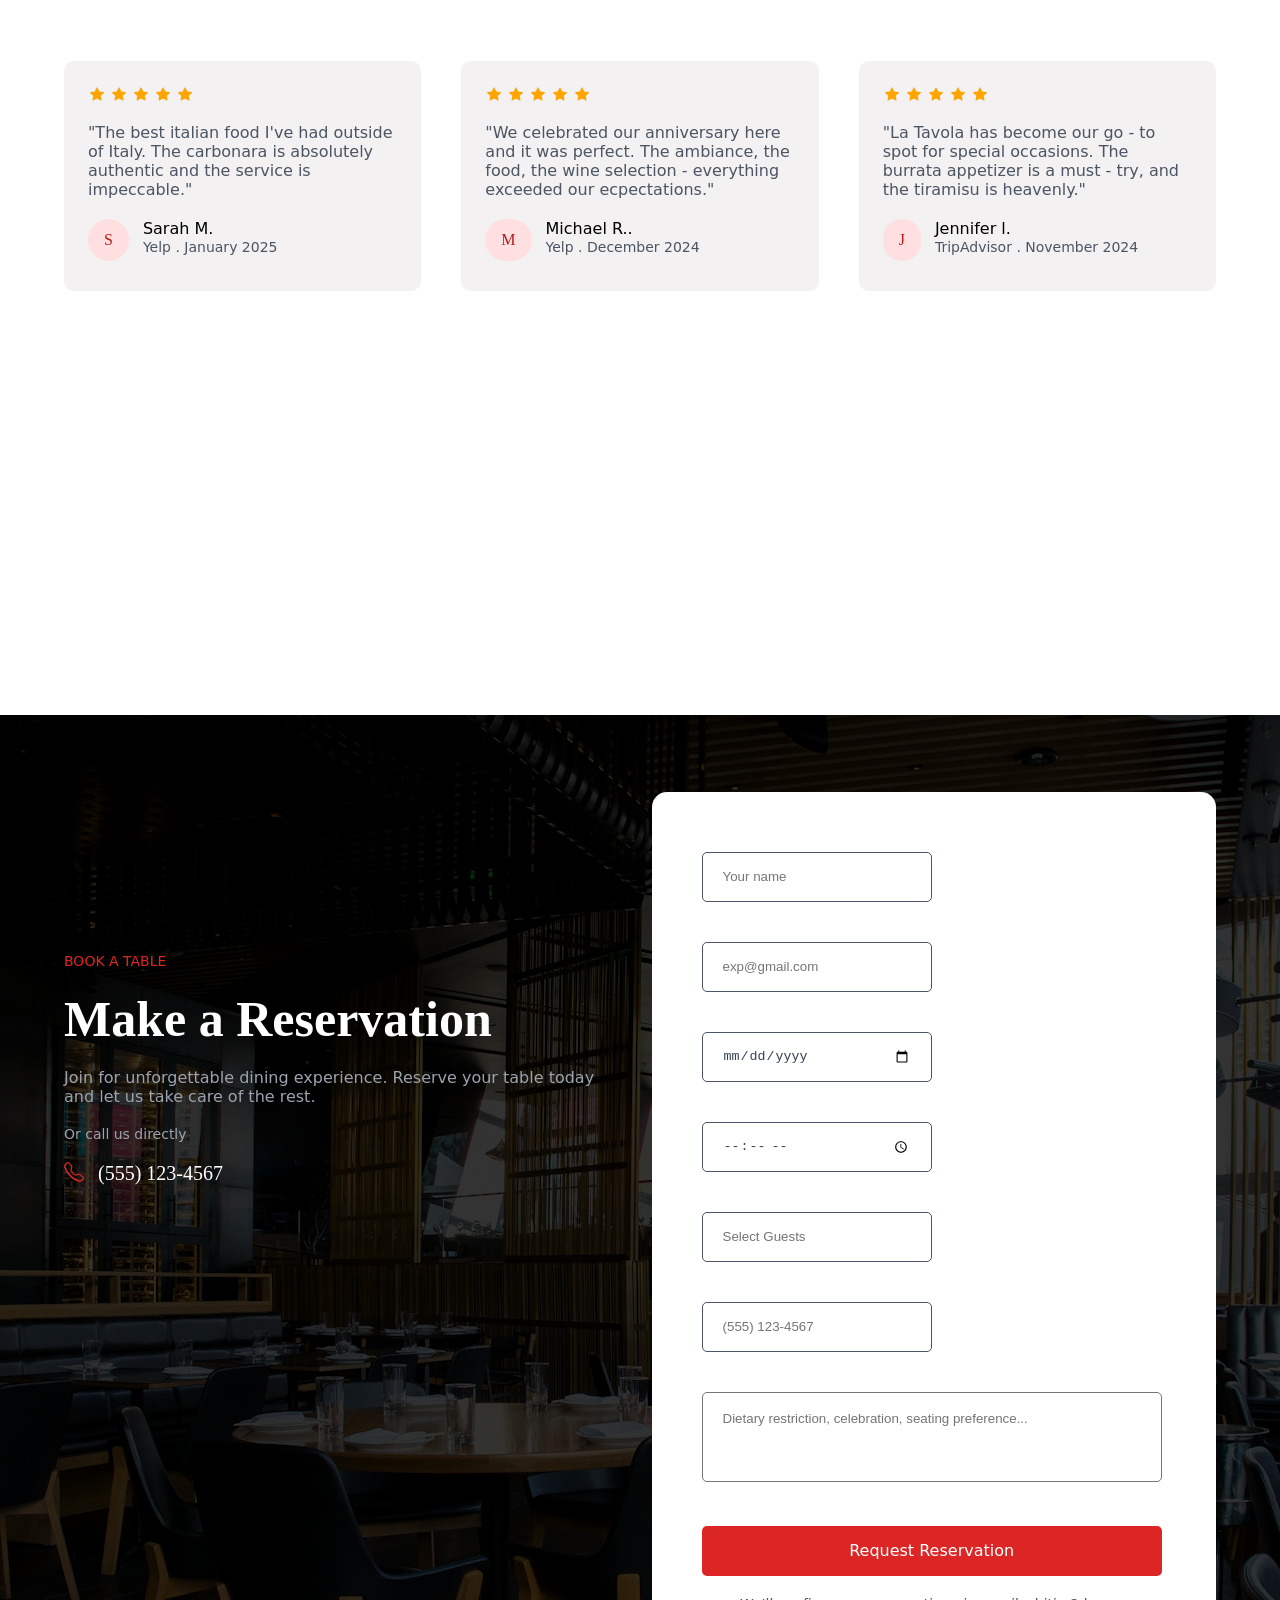
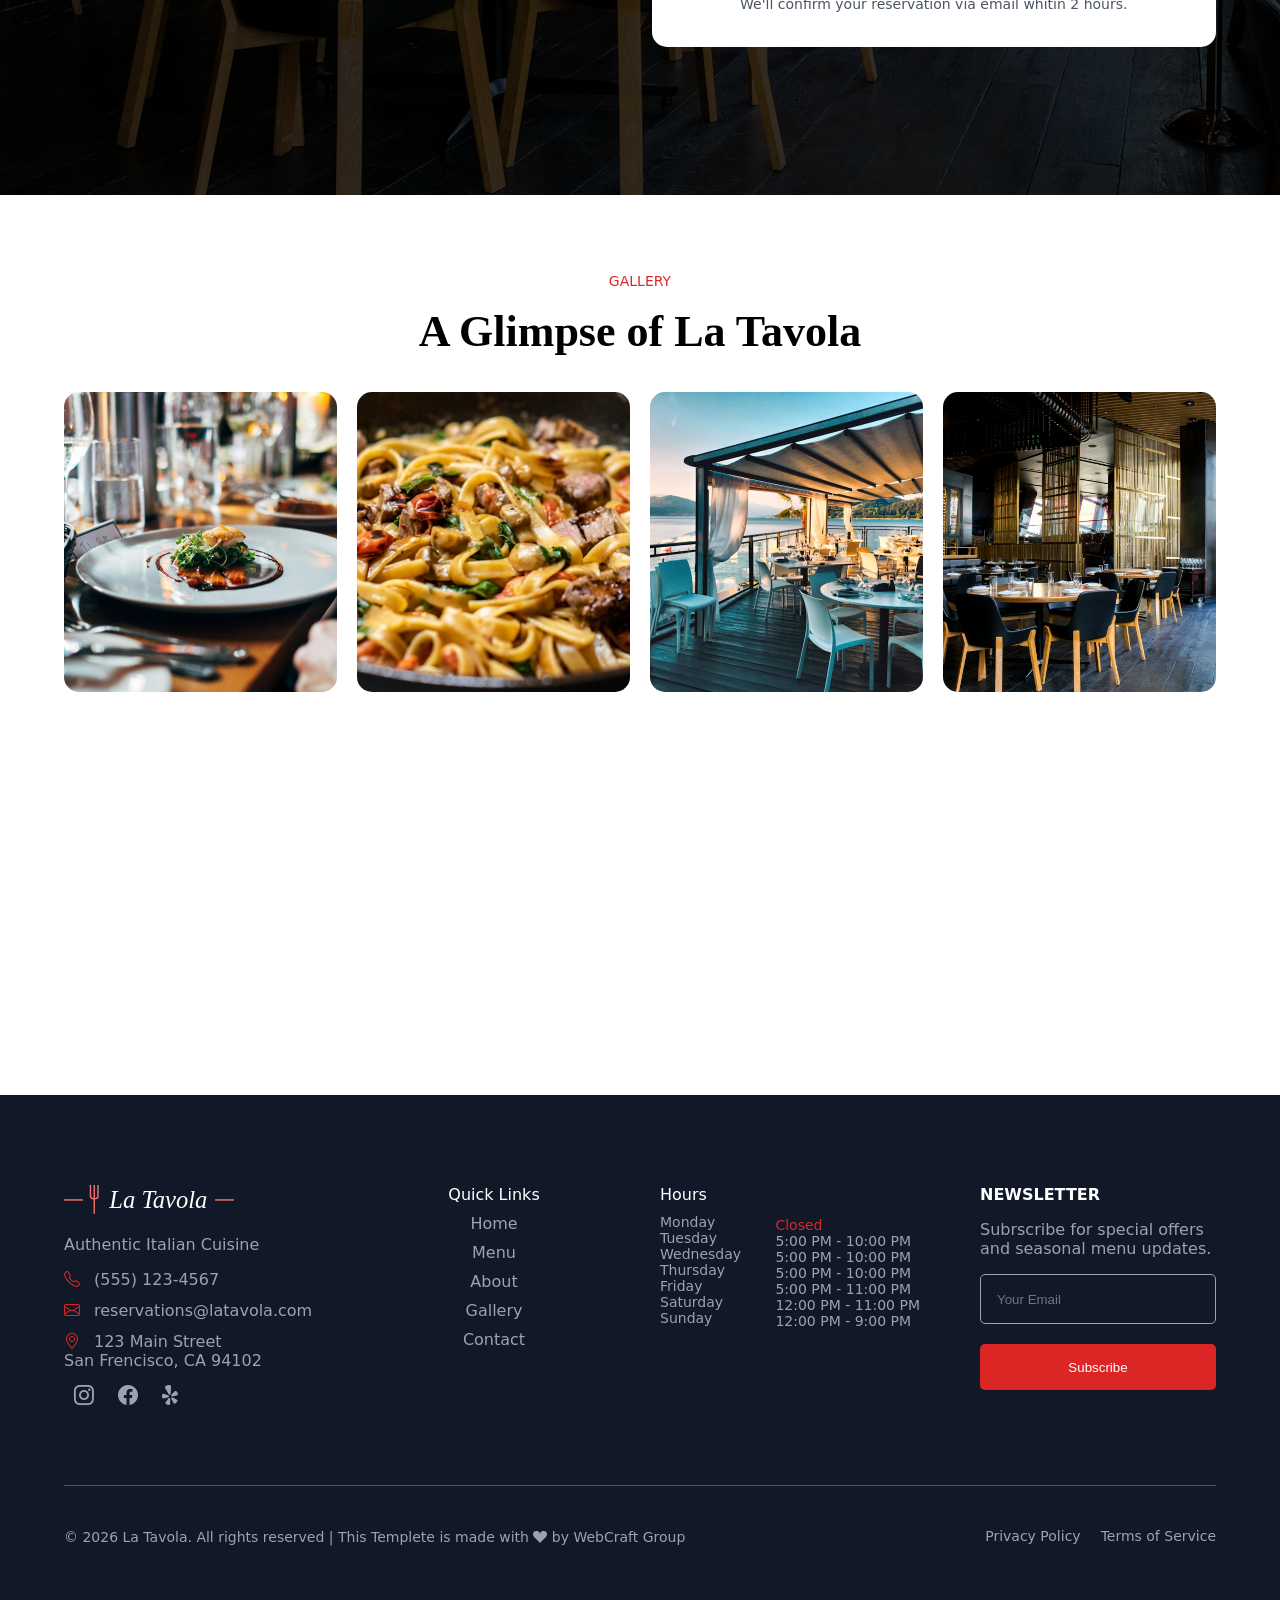
==== commit 1ec688c3: "this commit will update the website" ====
--- a/index.html
+++ b/index.html
@@ -21,9 +21,9 @@
                     <ul class="nav-links"> 
                         <li><a href="#">Home</a></li>
                         <li><a href="menu.html">Menu</a></li>
-                        <li><a href="#">About</a></li>
+                        <li><a href="about.html">About</a></li>
                         <li><a href="gallery.html">Gallery</a></li>
-                        <li><a href="#">Contact</a></li>
+                        <li><a href="contact.html">Contact</a></li>
                     </ul>
                     <a href="">Reserve a Table</a>
                 </div>
@@ -323,7 +323,7 @@
             </section>
             <section class="footer_content">
                 <div>
-                    <p>2026 La Tavola. All rights reserved | This Templete is made with <i class="bi bi-suit-heart-fill"></i> by WebCraft Group</p>
+                    <p>© 2026 La Tavola. All rights reserved | This Templete is made with <i class="bi bi-suit-heart-fill"></i> by WebCraft Group</p>
                 </div>
                 <div>
                     <a href="">Privacy Policy</a>
--- a/assets/css/master.css
+++ b/assets/css/master.css
@@ -172,7 +172,7 @@
             >section{
                 width: 100%;
                 height: 100px;
-                border-top: 1px solid var(--nav-color);
+                border-top: 1px solid var(--footer-text);
                 margin-top: 40px;
                 justify-content: space-between;
                 display: flex;
@@ -188,7 +188,7 @@
                         font-size: 28px;
                     }
                     >p{
-                        color: var(--text-color);
+                        color: var(--footer-text);
                         font-size: 14px;
                         font-weight: 500;
                     }
@@ -243,7 +243,7 @@
             >article{
                 background-color: white;
                 border-radius: 15px;
-                box-shadow: 1px 1px 6px var(--text-color);
+                box-shadow: 0 8px 25px rgba(0, 0, 0, 0.08);
                 overflow: hidden;
                 transition: .4s;
                 &:nth-of-type(1){
@@ -771,17 +771,2566 @@
     }
 }
 /* ____End_Of_Quick_Links____ */
+/* =================================================
+   RESPONSIVE DESIGN + HAMBURGER MENU
+   ================================================= */
+
+
+/* =================================================
+   DEFAULT
+   ================================================= */
+
+/* CHECKBOX ALWAYS HIDDEN */
+#menu {
+    display: none;
+}
+
+/* HAMBURGER HIDDEN ON DESKTOP */
+.hamburger {
+    display: none;
+}
+
+/* MOBILE RESERVE HIDDEN ON DESKTOP */
+.mobile-reserve {
+    display: none;
+}
+
+
+
+/* _____Home_Responsive_Design____ */
+/* =================================================
+   TABLET
+   ================================================= */
+
+@media (max-width: 1024px) {
+
+    /* ---------- NAVBAR ---------- */
+
+    #Head_Hero > figure > nav > div {
+        width: 92%;
+        margin-left: 4%;
+    }
+
+    #Head_Hero > figure > nav > div > ul {
+        gap: 0;
+    }
+
+    #Head_Hero > figure > nav > div > ul > li > a {
+        padding: 10px 10px;
+        font-size: 13px;
+    }
+
+    #Head_Hero > figure > nav > div > a {
+        padding: 9px 13px;
+        font-size: 13px;
+    }
+
+
+    /* ---------- HERO ---------- */
+
+    #Head_Hero {
+        min-height: 90vh;
+    }
+
+    #Head_Hero > figure > figure {
+        height: 90vh;
+    }
+
+    #Head_Hero > figure > figure .details {
+        width: 90%;
+        margin: 18% 5%;
+    }
+
+    #Head_Hero > figure > figure .details > h1 {
+        font-size: 60px;
+    }
+
+    #Head_Hero > figure > figure .details > p {
+        font-size: 18px;
+    }
+
+
+    /* ---------- OUR STORY ---------- */
+
+    #Our_Story > div {
+        width: 90%;
+        height: auto;
+        margin: 8% 5%;
+        gap: 40px;
+    }
+
+    #Our_Story > div > article > h2 {
+        font-size: 40px;
+    }
+
+
+    /* ---------- MENU ---------- */
+
+    #Our_Menu > div {
+        width: 90%;
+        margin: 8% 5%;
+    }
+
+    #Our_Menu > div .menu {
+        grid-template-columns: repeat(2, 1fr);
+        height: auto;
+    }
+
+    #Our_Menu > div .menu > article {
+        grid-area: auto !important;
+        min-height: 450px;
+    }
+
+
+    /* ---------- REVIEWS ---------- */
+
+    #People_Idea > div {
+        width: 90%;
+        margin-left: 5%;
+    }
+
+    #People_Idea > div .messseges {
+        height: auto;
+        grid-template-columns: repeat(2, 1fr);
+    }
+
+    #People_Idea > div .messseges > article:nth-of-type(3) {
+        grid-column: 1 / 3;
+    }
+
+
+    /* ---------- CONTACT ---------- */
+
+    #Contact_Us > div {
+        width: 90%;
+        margin: 6% 5%;
+    }
+
+    #Contact_Us > div .form {
+        padding: 25px;
+    }
+
+    #Contact_Us > div .form > form > input {
+        width: 46%;
+    }
+
+
+    /* ---------- GALLERY ---------- */
+
+    #Gallery > div {
+        width: 90%;
+        margin: 8% 5%;
+    }
+
+    #Gallery > div .gallery > div {
+        grid-template-columns: repeat(2, 1fr);
+        height: 500px;
+    }
+
+
+    /* ---------- FOOTER ---------- */
+
+    #Quick_Links > div {
+        width: 90%;
+        margin-left: 5%;
+    }
+
+    #Quick_Links > div .links {
+        height: auto;
+    }
+
+    #Quick_Links > div .links > div {
+        grid-template-columns: repeat(2, 1fr);
+        row-gap: 50px;
+        height: auto;
+    }
+}
+
+
+/* =================================================
+   MOBILE
+   ================================================= */
+
+@media (max-width: 768px) {
+
+    /* =================================================
+       NAVBAR
+       ================================================= */
+
+    #Head_Hero > figure > nav {
+        height: 70px;
+    }
+
+    #Head_Hero > figure > nav > div {
+        width: 90%;
+        margin-left: 5%;
+        position: relative;
+    }
+
+
+    /* ---------- LOGO ---------- */
+
+    #Head_Hero > figure > nav > div > figure {
+        width: 130px;
+        height: 35px;
+    }
+
+    #Head_Hero > figure > nav > div > figure > img {
+        height: 35px;
+    }
+
+
+    /* =================================================
+       HAMBURGER
+       ================================================= */
+
+    /* CHECKBOX IS ALWAYS HIDDEN */
+    #menu {
+        display: none;
+    }
+
+    /* HAMBURGER IS ONLY VISIBLE ON MOBILE */
+    .hamburger {
+        display: block;
+
+        color: var(--nav-color);
+
+        font-size: 30px;
+        line-height: 1;
+
+        cursor: pointer;
+
+        margin-left: auto;
+        margin-right: 15px;
+
+        user-select: none;
+    }
+
+
+    /* =================================================
+       MOBILE NAV MENU
+       ================================================= */
+
+    #Head_Hero > figure > nav > div > .nav-links {
+        display: none;
+
+        position: absolute;
+
+        top: 58px;
+        left: 0;
+
+        width: 100%;
+
+        padding: 15px 0;
+
+        background-color: white;
+
+        flex-direction: column;
+
+        gap: 0;
+
+        box-shadow: 0 5px 15px rgba(0, 0, 0, 0.12);
+
+        z-index: 1000;
+    }
+
+
+    /* SHOW MENU WHEN CHECKBOX IS CHECKED */
+
+    #menu:checked ~ .nav-links {
+        display: flex;
+    }
+
+
+    /* =================================================
+       MOBILE NAV LINKS
+       ================================================= */
+
+    #Head_Hero > figure > nav > div > .nav-links > li {
+        width: 100%;
+    }
+
+    #Head_Hero > figure > nav > div > .nav-links > li > a {
+        display: block;
+
+        width: 100%;
+
+        padding: 15px 20px;
+
+        font-size: 15px;
+    }
+
+
+    /* =================================================
+       RESERVE A TABLE INSIDE HAMBURGER
+       ================================================= */
+
+    #Head_Hero > figure > nav > div > .nav-links > .mobile-reserve {
+        display: block;
+
+        width: 100%;
+    }
+
+    #Head_Hero > figure > nav > div > .nav-links > .mobile-reserve > a {
+        display: block;
+
+        width: 90%;
+
+        margin: 10px auto 5px;
+
+        padding: 13px 20px;
+
+        background-color: #c9a227;
+
+        color: white;
+
+        text-align: center;
+
+        border-radius: 4px;
+    }
+
+
+    /* =================================================
+       ORIGINAL RESERVE BUTTON
+       HIDDEN ON MOBILE
+       ================================================= */
+
+    #Head_Hero > figure > nav > div > a {
+        display: none;
+    }
+
+
+    /* =================================================
+       HERO
+       ================================================= */
+
+    #Head_Hero {
+        min-height: 80vh;
+    }
+
+    #Head_Hero > figure > figure {
+        height: 80vh;
+        min-height: 600px;
+    }
+
+    #Head_Hero > figure > figure > img {
+        width: 100%;
+        height: 100%;
+    }
+
+    #Head_Hero > figure > figure .details {
+        width: 90%;
+        height: auto;
+
+        margin: 0;
+
+        left: 5%;
+        top: 50%;
+
+        transform: translateY(-50%);
+    }
+
+    #Head_Hero > figure > figure .details > span {
+        font-size: 15px;
+    }
+
+    #Head_Hero > figure > figure .details > h1 {
+        font-size: 42px;
+        line-height: 1.15;
+
+        margin-block: 12px;
+    }
+
+    #Head_Hero > figure > figure .details > p {
+        font-size: 16px;
+        line-height: 1.6;
+    }
+
+    #Head_Hero > figure > figure .details > p br {
+        display: none;
+    }
+
+
+    /* =================================================
+       HERO BUTTONS
+       ================================================= */
+
+    #Head_Hero > figure > figure .details > section {
+        flex-direction: column;
+
+        align-items: center;
+
+        gap: 12px;
+    }
+
+    #Head_Hero > figure > figure .details > section > a {
+        width: 220px;
+
+        text-align: center;
+
+        margin: 0;
+
+        padding: 13px 20px;
+    }
+
+
+    /* =================================================
+       OUR STORY
+       ================================================= */
+
+    #Our_Story {
+        min-height: auto;
+
+        padding: 70px 0;
+    }
+
+    #Our_Story > div {
+        width: 90%;
+
+        margin: 0 5%;
+
+        display: flex;
+
+        flex-direction: column;
+
+        height: auto;
+
+        gap: 50px;
+    }
+
+    #Our_Story > div > figure {
+        width: 100%;
+        height: 350px;
+    }
+
+    #Our_Story > div > article {
+        width: 100%;
+        height: auto;
+    }
+
+    #Our_Story > div > article > h2 {
+        font-size: 38px;
+        line-height: 1.2;
+    }
+
+    #Our_Story > div > article > h2 br {
+        display: none;
+    }
+
+    #Our_Story > div > article > p {
+        font-size: 16px;
+        line-height: 1.7;
+    }
+
+    #Our_Story > div > article > section {
+        height: auto;
+
+        margin-top: 30px;
+
+        padding-top: 20px;
+    }
+
+    #Our_Story > div > article > section > div {
+        width: 30%;
+
+        margin-top: 20px;
+    }
+
+
+    /* =================================================
+       OUR MENU
+       ================================================= */
+
+    #Our_Menu {
+        min-height: auto;
+
+        padding: 70px 0;
+    }
+
+    #Our_Menu > div {
+        width: 90%;
+
+        margin: 0 5%;
+    }
+
+    #Our_Menu > div .data {
+        height: auto;
+
+        margin-bottom: 40px;
+    }
+
+    #Our_Menu > div .data > h2 {
+        font-size: 40px;
+    }
+
+    #Our_Menu > div .data > p {
+        font-size: 16px;
+
+        line-height: 1.6;
+    }
+
+    #Our_Menu > div .data > p br {
+        display: none;
+    }
+
+
+    /* ---------- MENU CARDS ---------- */
+
+    #Our_Menu > div .menu {
+        display: grid;
+
+        grid-template-columns: 1fr;
+
+        height: auto;
+
+        gap: 25px;
+
+        margin-top: 20px;
+    }
+
+    #Our_Menu > div .menu > article {
+        grid-area: auto !important;
+
+        min-height: auto;
+
+        padding-bottom: 20px;
+    }
+
+    #Our_Menu > div .menu > article > figure {
+        height: 260px;
+    }
+
+    #Our_Menu > div .menu > article > div {
+        padding: 18px;
+    }
+
+    #Our_Menu > div .menu > article > p {
+        line-height: 1.5;
+    }
+
+    #Our_Menu > div .view_menu {
+        margin-top: 40px;
+    }
+
+
+    /* =================================================
+       REVIEWS
+       ================================================= */
+
+    #People_Idea {
+        min-height: auto;
+
+        padding: 70px 0;
+    }
+
+    #People_Idea > div {
+        width: 90%;
+
+        margin-left: 5%;
+    }
+
+    #People_Idea > div .content {
+        height: auto;
+
+        margin-bottom: 40px;
+    }
+
+    #People_Idea > div .content > p {
+        margin-top: 0;
+    }
+
+    #People_Idea > div .content > h2 {
+        font-size: 38px;
+    }
+
+    #People_Idea > div .messseges {
+        display: grid;
+
+        grid-template-columns: 1fr;
+
+        height: auto;
+
+        gap: 20px;
+
+        margin-top: 0;
+    }
+
+    #People_Idea > div .messseges > article:nth-of-type(3) {
+        grid-column: auto;
+    }
+
+
+    /* =================================================
+       CONTACT
+       ================================================= */
+
+    #Contact_Us {
+        min-height: auto;
+
+        position: relative;
+    }
+
+    #Contact_Us > img {
+        width: 100%;
+
+        height: 1100px;
+    }
+
+    #Contact_Us > div {
+        width: 90%;
+
+        height: auto;
+
+        margin: 0 5%;
+
+        top: 60px;
+
+        display: flex;
+
+        flex-direction: column;
+
+        gap: 40px;
+    }
+
+    #Contact_Us > div .data {
+        width: 100%;
+
+        height: auto;
+
+        margin-top: 0;
+    }
+
+    #Contact_Us > div .data > h2 {
+        font-size: 40px;
+    }
+
+    #Contact_Us > div .form {
+        width: 100%;
+
+        height: auto;
+
+        padding: 25px;
+    }
+
+    #Contact_Us > div .form > form {
+        width: 100%;
+    }
+
+    #Contact_Us > div .form > form > input {
+        width: 100%;
+
+        margin: 10px 0;
+    }
+
+    #Contact_Us > div .form > form > textarea {
+        width: 100%;
+
+        margin: 10px 0;
+    }
+
+    #Contact_Us > div .form > form > button {
+        width: 100%;
+
+        margin: 10px 0;
+    }
+
+
+    /* =================================================
+       GALLERY
+       ================================================= */
+
+    #Gallery {
+        min-height: auto;
+
+        padding: 70px 0;
+    }
+
+    #Gallery > div {
+        width: 90%;
+
+        margin: 0 5%;
+    }
+
+    #Gallery > div .more_details {
+        height: auto;
+
+        margin-bottom: 30px;
+    }
+
+    #Gallery > div .more_details > h2 {
+        font-size: 38px;
+    }
+
+    #Gallery > div .gallery > div {
+        grid-template-columns: 1fr 1fr;
+
+        grid-template-rows: repeat(2, 180px);
+
+        height: auto;
+
+        gap: 12px;
+    }
+
+
+    /* =================================================
+       FOOTER
+       ================================================= */
+
+    #Quick_Links {
+        min-height: auto;
+
+        padding: 60px 0 30px;
+    }
+
+    #Quick_Links > div {
+        width: 90%;
+
+        margin-left: 5%;
+    }
+
+    #Quick_Links > div .links {
+        height: auto;
+
+        margin-top: 0;
+    }
+
+    #Quick_Links > div .links > div {
+        grid-template-columns: 1fr;
+
+        gap: 45px;
+    }
+
+    #Quick_Links > div .links > div > section {
+        width: 100% !important;
+    }
+
+    #Quick_Links > div .links > div > section:nth-of-type(2) > ul {
+        text-align: left;
+    }
+
+    #Quick_Links > div .links > div > section:nth-of-type(3) {
+        margin-right: 0;
+    }
+
+    #Quick_Links > div .links > div > section:nth-of-type(4) > form > input,
+    #Quick_Links > div .links > div > section:nth-of-type(4) > form > button {
+        width: 100%;
+    }
+
+
+    /* =================================================
+       FOOTER BOTTOM
+       ================================================= */
+
+    #Quick_Links > div .footer_content {
+        height: auto;
+
+        margin-top: 50px;
+
+        padding-top: 20px;
+
+        display: flex;
+
+        flex-direction: column;
+
+        align-items: flex-start;
+
+        gap: 15px;
+    }
+
+    #Quick_Links > div .footer_content > div > p {
+        line-height: 1.6;
+    }
+}
+
+
+/* =================================================
+   SMALL MOBILE
+   ================================================= */
+
+@media (max-width: 480px) {
+
+
+    /* ---------- NAVBAR ---------- */
+
+    #Head_Hero > figure > nav > div > figure {
+        width: 115px;
+    }
+
+    .hamburger {
+        font-size: 27px;
+
+        margin-right: 5px;
+    }
+
+
+    /* ---------- HERO ---------- */
+
+    #Head_Hero > figure > figure .details > h1 {
+        font-size: 34px;
+    }
+
+    #Head_Hero > figure > figure .details > p {
+        font-size: 14px;
+    }
+
+    #Head_Hero > figure > figure .details > section > a {
+        width: 200px;
+
+        font-size: 14px;
+    }
+
+
+    /* ---------- STORY ---------- */
+
+    #Our_Story > div > figure {
+        height: 280px;
+    }
+
+    #Our_Story > div > article > h2 {
+        font-size: 32px;
+    }
+
+    #Our_Story > div > article > section > div > span {
+        font-size: 22px;
+    }
+
+    #Our_Story > div > article > section > div > p {
+        font-size: 11px;
+    }
+
+
+    /* ---------- MENU ---------- */
+
+    #Our_Menu > div .data > h2 {
+        font-size: 34px;
+    }
+
+
+    /* ---------- REVIEWS ---------- */
+
+    #People_Idea > div .content > h2 {
+        font-size: 32px;
+    }
+
+
+    /* ---------- CONTACT ---------- */
+
+    #Contact_Us > img {
+        height: 1150px;
+    }
+
+    #Contact_Us > div .data > h2 {
+        font-size: 34px;
+    }
+
+
+    /* ---------- GALLERY ---------- */
+
+    #Gallery > div .more_details > h2 {
+        font-size: 32px;
+    }
+
+    #Gallery > div .gallery > div {
+        grid-template-columns: 1fr;
+
+        grid-template-rows: repeat(4, 200px);
+
+        height: auto;
+    }
+}
 /* ____Home_Page_Ends_In_This_Line____ */
 
 
 
+
+
+
+
+
+
+
 /* ____Menu_Page_Starts_From_Here____ */
+/* =========================================================
+   MENU HERO
+========================================================= */
+
 #Menu_Hero{
     width: 100%;
     min-height: 100vh;
+
     >section{
         width: 100%;
-        height: 100vh;        
+        height: 100vh;
+
+        >nav{
+            width: 100%;
+            height: 80px;
+
+            border-bottom: 1px solid var(--footer-text);
+
+            position: fixed;
+            top: 0;
+            left: 0;
+
+            background-color: white;
+
+            z-index: 100;
+
+            >div{
+                width: 90%;
+                height: 100%;
+
+                margin-left: 5%;
+
+                display: flex;
+                justify-content: space-between;
+                align-items: center;
+
+                >figure{
+                    width: 160px;
+                    height: 40px;
+
+                    >img{
+                        width: 100%;
+                        height: 40px;
+                    }
+                }
+
+                >ul{
+                    display: flex;
+                    gap: 4px;
+
+                    >li{
+
+                        >a{
+                            padding: 12px 16px;
+
+                            font-family: var(--inter);
+                            font-size: 14px;
+
+                            color: var(--nav-color);
+
+                            font-weight: 500;
+
+                            transition: .3s;
+                        }
+
+                        &:hover>a{
+                            color: var(--contact-bg);
+                        }
+                    }
+                }
+
+                >a{
+                    padding: 10px 18px;
+
+                    background-color: var(--link-bg);
+
+                    font-family: var(--inter);
+
+                    color: white;
+
+                    font-weight: 500;
+                    font-size: 14px;
+
+                    border-radius: 6px;
+
+                    transition: .4s;
+
+                    &:hover{
+                        background-color: var(--contact-bg);
+                    }
+                }
+            }
+        }
+
+
+        /* HERO CONTENT */
+
+        >.menu_hero_content{
+            display: flex;
+
+            width: 100%;
+            height: 580px;
+
+            background-color: var(--footer-bg);
+
+            >section{
+                width: 60%;
+                height: 200px;
+
+                margin: 16% 20%;
+
+                text-align: center;
+
+                >span,
+                >p{
+                    font-family: var(--inter);
+                }
+
+                >span{
+                    color: var(--text-red);
+
+                    font-size: 14px;
+                    font-weight: 500;
+
+                    letter-spacing: 1px;
+                }
+
+                >h1{
+                    font-size: 60px;
+
+                    margin-block: 1rem;
+
+                    color: white;
+                }
+
+                >p{
+                    color: var(--footer-text);
+
+                    font-weight: 500;
+
+                    font-size: 17px;
+                }
+            }
+        }
+
+
+        /* SECOND LINKS */
+
+        .second_links{
+            width: 100%;
+            height: 54px;
+
+            border-bottom: 1px solid var(--text-color);
+
+            background-color: white;
+
+            align-items: center;
+
+            >div{
+                display: flex;
+                align-items: center;
+
+                width: 400px;
+                height: 50px;
+
+                margin-left: 5%;
+
+                gap: 4px;
+
+                >a{
+                    padding: 6px 8px;
+
+                    color: var(--text-color);
+
+                    font-family: var(--inter);
+
+                    font-weight: 600;
+                    font-size: 14px;
+
+                    transition: .3s;
+
+                    &:hover{
+                        color: var(--link-bg);
+                    }
+                }
+            }
+        }
+    }
+}
+
+
+/* =========================================================
+   COMMON FOOD SECTIONS
+========================================================= */
+
+#Antipasti_Foods,
+#Primi_Foods,
+#Secondi_Foods,
+#Dolci_Foods{
+
+    width: 100%;
+
+    min-height: 87vh;
+
+    >div{
+        width: 90%;
+
+        min-height: 87vh;
+
+        margin-left: 5%;
+
+        border-bottom: 1px solid var(--border);
+
+        >.food_heading{
+            width: 100%;
+            height: 120px;
+
+            >h2{
+                margin-top: 30px;
+
+                font-size: 26px;
+
+                font-family: var(--playfair);
+            }
+
+            >p{
+                color: var(--text-color);
+
+                font-family: var(--inter);
+
+                font-size: 15px;
+
+                font-weight: 500;
+
+                margin-top: 6px;
+            }
+        }
+
+
+        /* FOOD GRID */
+
+        .foods{
+
+            width: 100%;
+
+            min-height: 370px;
+
+            display: grid;
+
+            grid-template-columns:
+                repeat(2, minmax(0, 1fr));
+
+            grid-template-rows:
+                repeat(2, minmax(0, 1fr));
+
+            gap: 20px;
+
+            position: relative;
+
+
+            >div{
+
+                min-width: 0;
+
+                box-sizing: border-box;
+
+                border-radius: 10px;
+
+                border: 1px solid var(--border);
+
+                padding: 34px;
+
+                transition: .3s;
+
+                position: relative;
+
+
+                >section{
+
+                    display: flex;
+
+                    justify-content: space-between;
+
+                    gap: 15px;
+
+
+                    >h3{
+
+                        min-width: 0;
+
+                        font-size: 22px;
+
+                        font-family: var(--playfair);
+
+                        font-weight: normal;
+                    }
+
+
+                    >span{
+
+                        flex-shrink: 0;
+
+                        color: var(--contact-bg);
+
+                        font-size: 22px;
+
+                        font-weight: bold;
+                    }
+                }
+
+
+                >p,
+                >span{
+
+                    font-family: var(--inter);
+                }
+
+
+                >p{
+
+                    color: var(--text-color);
+
+                    font-weight: 500;
+
+                    margin-block: 10px;
+
+                    font-size: 15px;
+
+                    line-height: 1.6;
+                }
+
+
+                >span{
+
+                    background-color: rgb(186, 248, 186);
+
+                    padding: 2px 8px;
+
+                    font-size: 12px;
+
+                    border-radius: 100px;
+
+                    color: rgb(20, 85, 20);
+
+                    font-weight: 500;
+                }
+
+
+                &:hover{
+
+                    border: 1px solid var(--text-red);
+                }
+            }
+
+
+            /* CHEF'S PICK */
+
+            >.chef_pick{
+
+                position: absolute;
+
+                top: 0;
+
+                right: 65px;
+
+                left: auto;
+
+                padding: 0;
+
+                border: none;
+
+                min-width: auto;
+
+                width: auto;
+
+                height: auto;
+
+                z-index: 5;
+
+
+                >span{
+
+                    font-family: var(--inter);
+
+                    font-size: 12px;
+
+                    color: white;
+
+                    background-color: var(--link-bg);
+
+                    padding: 2px 8px;
+
+                    border-radius: 100px;
+
+                    font-weight: 500;
+                }
+            }
+        }
+    }
+}
+
+
+/* =========================================================
+   PRIMI EXTRA TAGS
+========================================================= */
+
+#Primi_Foods{
+
+    .foods{
+
+        >div{
+
+            >div{
+
+                display: flex;
+
+                align-items: center;
+
+                gap: 10px;
+
+                flex-wrap: wrap;
+
+                >span{
+
+                    padding: 2px 8px;
+
+                    font-size: 12px;
+
+                    border-radius: 100px;
+
+                    font-weight: 500;
+
+                    &:nth-of-type(1){
+
+                        background-color: rgb(186, 248, 186);
+
+                        color: rgb(20, 85, 20);
+                    }
+
+                    &:nth-of-type(2){
+
+                        background-color: rgb(243, 216, 166);
+
+                        color: rgb(180, 124, 19);
+                    }
+                }
+            }
+        }
+    }
+}
+
+
+/* =========================================================
+   SECONDI
+========================================================= */
+
+#Secondi_Foods{
+
+    .foods{
+
+        >div{
+
+            >span{
+
+                background-color: rgb(243, 216, 166);
+
+                color: rgb(180, 124, 19);
+            }
+        }
+    }
+}
+
+
+/* =========================================================
+   DOLCI
+========================================================= */
+
+#Dolci_Foods{
+
+    .foods{
+
+        >div{
+
+            >span{
+
+                background-color: rgb(243, 216, 166);
+
+                color: rgb(180, 124, 19);
+            }
+        }
+    }
+}
+
+
+/* =========================================================
+   INFORMATION
+========================================================= */
+
+#Information{
+
+    width: 100%;
+
+    min-height: 40vh;
+
+    background-color: var(--background-color);
+
+    display: flex;
+
+    justify-content: center;
+
+    align-items: center;
+
+
+    >div{
+
+        width: 90%;
+
+        min-height: 24vh;
+
+        background-color: white;
+
+        border-radius: 10px;
+
+        border: 1px solid var(--border);
+
+        padding: 30px;
+
+        box-sizing: border-box;
+
+
+        >h3,
+        >p{
+
+            font-weight: 500;
+        }
+
+
+        >h3{
+
+            font-family: var(--playfair);
+
+            font-size: 20px;
+
+            margin-bottom: 10px;
+        }
+
+
+        >p{
+
+            color: var(--text-color);
+
+            font-family: var(--inter);
+
+            font-size: 15px;
+
+            line-height: 1.6;
+        }
+
+
+        >section{
+
+            display: flex;
+
+            margin-top: 20px;
+
+            gap: 20px;
+
+            flex-wrap: wrap;
+
+
+            .icon_1{
+
+                >i{
+
+                    padding: 6px;
+
+                    border-radius: 50px;
+
+                    background-color: rgb(186, 248, 186);
+
+                    color: rgb(20, 85, 20);
+                }
+
+                >span{
+
+                    color: var(--text-color);
+
+                    font-family: var(--inter);
+
+                    font-size: 14px;
+
+                    font-weight: 500;
+                }
+            }
+
+
+            .icon_2{
+
+                >i{
+
+                    padding: 6px;
+
+                    border-radius: 50px;
+
+                    background-color: rgb(243, 216, 166);
+
+                    color: rgb(180, 124, 19);
+                }
+
+                >span{
+
+                    color: var(--text-color);
+
+                    font-family: var(--inter);
+
+                    font-size: 14px;
+
+                    font-weight: 500;
+                }
+            }
+
+
+            .icon_3{
+
+                >i{
+
+                    padding: 6px;
+
+                    border-radius: 50px;
+
+                    background-color: var(--background-color);
+
+                    color: var(--footer-bg);
+                }
+
+                >span{
+
+                    color: var(--text-color);
+
+                    font-family: var(--inter);
+
+                    font-size: 14px;
+
+                    font-weight: 500;
+                }
+            }
+        }
+    }
+}
+
+
+/* =========================================================
+   FOOTER
+========================================================= */
+
+#Quick_Links{
+
+    width: 100%;
+
+    min-height: 80vh;
+
+    background-color: var(--footer-bg);
+
+    display: flex;
+
+
+    >div{
+
+        width: 90%;
+
+        margin-left: 5%;
+
+
+        .links{
+
+            width: 100%;
+
+            height: 300px;
+
+            margin-top: 90px;
+
+
+            >div{
+
+                height: 100%;
+
+                display: grid;
+
+                grid-template-columns:
+                    repeat(4, minmax(0, 1fr));
+
+                grid-template-rows: 1fr;
+
+                gap: 30px;
+
+
+                >section{
+
+                    min-width: 0;
+
+
+                    &:nth-of-type(1){
+
+                        width: 300px;
+
+
+                        >img{
+
+                            width: 170px;
+
+                            height: 30px;
+                        }
+
+
+                        >p{
+
+                            color: var(--footer-text);
+
+                            font-family: var(--inter);
+
+                            margin-block: 16px;
+                        }
+
+
+                        >section{
+
+                            >div{
+
+                                margin-block: 12px;
+
+
+                                >i{
+
+                                    color: var(--link-bg);
+
+                                    margin-right: 10px;
+                                }
+
+
+                                >a{
+
+                                    color: var(--footer-text);
+
+                                    font-family: var(--inter);
+
+                                    transition: .3s;
+
+
+                                    &:hover{
+
+                                        color: var(--lighter);
+                                    }
+                                }
+
+
+                                >span{
+
+                                    color: var(--footer-text);
+
+                                    font-family: var(--inter);
+                                }
+                            }
+                        }
+
+
+                        >div{
+
+                            margin-block: 14px;
+
+
+                            >i{
+
+                                color: var(--footer-text);
+
+                                padding: 10px;
+
+                                font-size: 20px;
+
+                                transition: .3s;
+
+                                cursor: pointer;
+
+
+                                &:hover{
+
+                                    color: var(--lighter);
+                                }
+                            }
+                        }
+                    }
+
+
+                    &:nth-of-type(2){
+
+                        width: 200px;
+
+
+                        >ul{
+
+                            display: block;
+
+                            text-align: center;
+
+
+                            >li{
+
+                                margin-bottom: 10px;
+
+                                color: white;
+
+                                font-family: var(--inter);
+
+                                font-weight: 500;
+
+
+                                >a{
+
+                                    color: var(--footer-text);
+
+                                    padding: 4px 10px;
+
+                                    transition: .4s;
+
+                                    font-weight: normal;
+                                }
+
+
+                                &:hover>a{
+
+                                    border-bottom:
+                                        1px solid var(--last-text);
+
+                                    color: var(--lighter);
+                                }
+                            }
+                        }
+                    }
+
+
+                    &:nth-of-type(3){
+
+                        width: 260px;
+
+                        display: flex;
+
+                        justify-content: space-between;
+
+                        margin-right: 30px;
+
+
+                        >ul{
+
+                            display: block;
+
+
+                            >li{
+
+                                &:nth-of-type(1){
+
+                                    color: white;
+
+                                    font-weight: 500;
+
+                                    margin-bottom: 10px;
+
+                                    font-size: 16px;
+                                }
+
+                                font-family: var(--inter);
+
+                                color: var(--footer-text);
+
+                                font-size: 14px;
+                            }
+
+
+                            &:nth-of-type(2){
+
+                                margin-top: 32px;
+
+
+                                >li{
+
+                                    &:nth-of-type(1){
+
+                                        color: var(--link-bg);
+
+                                        margin-bottom: 0;
+
+                                        font-size: 14px;
+                                    }
+                                }
+                            }
+                        }
+                    }
+
+
+                    &:nth-of-type(4){
+
+                        display: block;
+
+
+                        >h4,
+                        >p{
+
+                            font-family: var(--inter);
+                        }
+
+
+                        >h4{
+
+                            color: white;
+                        }
+
+
+                        >p{
+
+                            margin-block: 1rem;
+
+                            color: var(--footer-text);
+                        }
+
+
+                        >form{
+
+                            display: block;
+
+
+                            >input{
+
+                                width: 250px;
+
+                                max-width: 100%;
+
+                                height: 50px;
+
+                                padding: 1rem;
+
+                                box-sizing: border-box;
+
+                                border-radius: 5px;
+
+                                border:
+                                    1px solid var(--footer-text);
+
+                                background-color: transparent;
+
+                                color: var(--footer-text);
+                            }
+
+
+                            >button{
+
+                                width: 250px;
+
+                                max-width: 100%;
+
+                                height: 46px;
+
+                                margin-top: 20px;
+
+                                background-color: var(--link-bg);
+
+                                border: none;
+
+                                border-radius: 5px;
+
+                                color: white;
+
+                                cursor: pointer;
+
+                                transition: .3s;
+
+
+                                &:hover{
+
+                                    background-color:
+                                        var(--contact-bg);
+                                }
+                            }
+                        }
+                    }
+                }
+            }
+        }
+
+
+        .footer_content{
+
+            width: 100%;
+
+            min-height: 60px;
+
+            border-top:
+                1px solid var(--text-color);
+
+            display: flex;
+
+            justify-content: space-between;
+
+            align-items: center;
+
+
+            >div{
+
+                >p,
+                >a{
+
+                    color: var(--footer-text);
+
+                    font-family: var(--inter);
+
+                    font-size: 14px;
+                }
+
+                >a{
+
+                    transition: .3s;
+
+
+                    &:nth-of-type(1){
+
+                        margin-right: 1rem;
+                    }
+
+
+                    &:hover{
+
+                        color: var(--lighter);
+                    }
+                }
+            }
+        }
+    }
+}
+/* ____End_Of_Quick_Links____ */
+/* _____Menu_Responsive_Design____ */
+/* =========================================================
+   DESKTOP HAMBURGER
+========================================================= */
+
+#Menu_Hero #menu,
+#Menu_Hero .hamburger{
+
+    display: none;
+}
+
+/* =========================================================
+   TABLET
+========================================================= */
+
+@media (max-width: 1000px){
+
+    #Menu_Hero > section > nav > div{
+
+        width: 92%;
+
+        margin-left: 4%;
+    }
+
+
+    #Menu_Hero > section > nav > div > ul > li > a{
+
+        padding: 10px 8px;
+
+        font-size: 13px;
+    }
+
+
+    #Menu_Hero > section > nav > div > a{
+
+        padding: 9px 12px;
+
+        font-size: 13px;
+    }
+
+
+    #Menu_Hero > section > .menu_hero_content{
+
+        height: 530px;
+    }
+
+
+    #Menu_Hero > section > .menu_hero_content > section{
+
+        width: 80%;
+
+        margin: 20% 10%;
+    }
+
+
+    #Menu_Hero > section > .menu_hero_content > section > h1{
+
+        font-size: 50px;
+    }
+
+
+    #Antipasti_Foods > div,
+    #Primi_Foods > div,
+    #Secondi_Foods > div,
+    #Dolci_Foods > div{
+
+        width: 92%;
+
+        margin-left: 4%;
+    }
+
+
+    #Quick_Links > div{
+
+        width: 92%;
+
+        margin-left: 4%;
+    }
+
+
+    #Quick_Links > div .links{
+
+        height: auto;
+    }
+
+
+    #Quick_Links > div .links > div{
+
+        height: auto;
+
+        grid-template-columns:
+            repeat(2, minmax(0, 1fr));
+
+        grid-template-rows: auto;
+
+        row-gap: 50px;
+    }
+
+
+    #Quick_Links > div .links > div > section{
+
+        width: 100% !important;
+
+        margin-right: 0 !important;
+    }
+}
+
+
+/* =========================================================
+   MOBILE
+========================================================= */
+
+@media (max-width: 768px){
+
+    /* NAVBAR */
+
+    #Menu_Hero > section > nav{
+
+        height: 70px;
+    }
+
+
+    #Menu_Hero > section > nav > div{
+
+        width: 90%;
+
+        margin-left: 5%;
+    }
+
+
+    #Menu_Hero > section > nav > div > figure{
+
+        width: 130px;
+    }
+
+
+    #Menu_Hero #menu{
+
+        display: none;
+    }
+
+
+    #Menu_Hero .hamburger{
+
+        display: block;
+
+        font-size: 28px;
+
+        color: var(--nav-color);
+
+        cursor: pointer;
+
+        order: 3;
+    }
+
+
+    #Menu_Hero > section > nav > div > ul{
+
+        display: none;
+
+        position: absolute;
+
+        top: 70px;
+
+        left: 0;
+
+        width: 100%;
+
+        padding: 10px 0;
+
+        background-color: white;
+
+        flex-direction: column;
+    }
+
+
+    #Menu_Hero > section > nav > div > ul > li{
+
+        width: 100%;
+
+        text-align: center;
+    }
+
+
+    #Menu_Hero > section > nav > div > ul > li > a{
+
+        display: block;
+
+        padding: 14px;
+    }
+
+
+    #Menu_Hero #menu:checked ~ .nav-links{
+
+        display: flex;
+    }
+
+
+    #Menu_Hero > section > nav > div > a{
+
+        display: none;
+    }
+
+
+    /* HERO */
+
+    #Menu_Hero > section > .menu_hero_content{
+
+        height: 430px;
+    }
+
+
+    #Menu_Hero > section > .menu_hero_content > section{
+
+        width: 90%;
+
+        height: auto;
+
+        margin: 30% 5%;
+    }
+
+
+    #Menu_Hero > section > .menu_hero_content > section > h1{
+
+        font-size: 40px;
+
+        line-height: 1.2;
+    }
+
+
+    #Menu_Hero > section > .menu_hero_content > section > p{
+
+        font-size: 14px;
+
+        line-height: 1.7;
+    }
+
+
+    #Menu_Hero > section > .menu_hero_content > section > p > br{
+
+        display: none;
+    }
+
+
+    /* SECOND LINKS */
+
+    #Menu_Hero > section > .second_links{
+
+        overflow-x: auto;
+    }
+
+
+    #Menu_Hero > section > .second_links > div{
+
+        width: max-content;
+
+        margin-left: 5%;
+    }
+
+
+    /* FOOD SECTIONS */
+
+    #Antipasti_Foods,
+    #Primi_Foods,
+    #Secondi_Foods,
+    #Dolci_Foods{
+
+        min-height: auto;
+    }
+
+
+    #Antipasti_Foods > div,
+    #Primi_Foods > div,
+    #Secondi_Foods > div,
+    #Dolci_Foods > div{
+
+        width: 90%;
+
+        min-height: auto;
+
+        margin-left: 5%;
+
+        padding-bottom: 40px;
+    }
+
+
+    #Antipasti_Foods > div > .food_heading,
+    #Primi_Foods > div > .food_heading,
+    #Secondi_Foods > div > .food_heading,
+    #Dolci_Foods > div > .food_heading{
+
+        height: 100px;
+    }
+
+
+    /* 
+       در موبایل کارت‌ها یک ستون می‌شوند.
+       این مهم‌ترین قسمت Responsive است.
+    */
+
+    #Antipasti_Foods .foods,
+    #Primi_Foods .foods,
+    #Secondi_Foods .foods,
+    #Dolci_Foods .foods{
+
+        width: 100%;
+
+        min-height: auto;
+
+        display: grid;
+
+        grid-template-columns: 1fr;
+
+        grid-template-rows: auto;
+
+        gap: 15px;
+    }
+
+
+    #Antipasti_Foods .foods > div,
+    #Primi_Foods .foods > div,
+    #Secondi_Foods .foods > div,
+    #Dolci_Foods .foods > div{
+
+        width: 100%;
+
+        min-width: 0;
+
+        min-height: 180px;
+
+        box-sizing: border-box;
+
+        padding: 25px;
+    }
+
+
+    #Antipasti_Foods .foods > div > section,
+    #Primi_Foods .foods > div > section,
+    #Secondi_Foods .foods > div > section,
+    #Dolci_Foods .foods > div > section{
+
+        gap: 15px;
+    }
+
+
+    #Antipasti_Foods .foods > div > section > h3,
+    #Primi_Foods .foods > div > section > h3,
+    #Secondi_Foods .foods > div > section > h3,
+    #Dolci_Foods .foods > div > section > h3{
+
+        font-size: 20px;
+
+        line-height: 1.4;
+    }
+
+
+    #Antipasti_Foods .foods > div > section > span,
+    #Primi_Foods .foods > div > section > span,
+    #Secondi_Foods .foods > div > section > span,
+    #Dolci_Foods .foods > div > section > span{
+
+        font-size: 19px;
+    }
+
+
+    #Antipasti_Foods .foods > div > p,
+    #Primi_Foods .foods > div > p,
+    #Secondi_Foods .foods > div > p,
+    #Dolci_Foods .foods > div > p{
+
+        font-size: 14px;
+
+        line-height: 1.7;
+    }
+
+
+    /*
+       <br> های داخل متن در موبایل
+       باعث بیرون زدن متن نمی‌شوند.
+    */
+
+    #Antipasti_Foods .foods > div > p > br,
+    #Primi_Foods .foods > div > p > br,
+    #Secondi_Foods .foods > div > p > br,
+    #Dolci_Foods .foods > div > p > br{
+
+        display: none;
+    }
+
+
+    /* CHEF'S PICK */
+
+    #Antipasti_Foods .foods > .chef_pick,
+    #Primi_Foods .foods > .chef_pick,
+    #Secondi_Foods .foods > .chef_pick,
+    #Dolci_Foods .foods > .chef_pick{
+
+        position: absolute;
+
+        top: 0;
+
+        right: 10px;
+
+        left: auto;
+
+        width: auto;
+
+        min-width: auto;
+
+        min-height: auto;
+
+        padding: 0;
+
+        border: none;
+    }
+
+
+    /* INFORMATION */
+
+    #Information{
+
+        min-height: auto;
+
+        padding: 40px 0;
+    }
+
+
+    #Information > div{
+
+        width: 90%;
+
+        min-height: auto;
+
+        padding: 25px;
+
+        box-sizing: border-box;
+    }
+
+
+    #Information > div > section{
+
+        flex-direction: column;
+
+        gap: 15px;
+    }
+
+
+    /* FOOTER */
+
+    #Quick_Links{
+
+        min-height: auto;
+    }
+
+
+    #Quick_Links > div{
+
+        width: 90%;
+
+        margin-left: 5%;
+    }
+
+
+    #Quick_Links > div .links{
+
+        height: auto;
+
+        margin-top: 60px;
+    }
+
+
+    #Quick_Links > div .links > div{
+
+        height: auto;
+
+        grid-template-columns: 1fr;
+
+        grid-template-rows: auto;
+
+        gap: 40px;
+    }
+
+
+    #Quick_Links > div .links > div > section{
+
+        width: 100% !important;
+
+        margin-right: 0 !important;
+    }
+
+
+    #Quick_Links > div .footer_content{
+
+        min-height: auto;
+
+        padding: 20px 0;
+
+        flex-direction: column;
+
+        align-items: center;
+
+        justify-content: center;
+
+        gap: 12px;
+
+        text-align: center;
+    }
+
+
+    #Quick_Links > div .footer_content > div{
+
+        max-width: 100%;
+    }
+}
+
+
+/* =========================================================
+   SMALL MOBILE
+========================================================= */
+
+@media (max-width: 480px){
+
+    /* HERO */
+
+    #Menu_Hero > section > .menu_hero_content{
+
+        height: 400px;
+    }
+
+
+    #Menu_Hero > section > .menu_hero_content > section{
+
+        margin-top: 32%;
+    }
+
+
+    #Menu_Hero > section > .menu_hero_content > section > h1{
+
+        font-size: 32px;
+    }
+
+
+    /* FOOD CARDS */
+
+    #Antipasti_Foods > div,
+    #Primi_Foods > div,
+    #Secondi_Foods > div,
+    #Dolci_Foods > div{
+
+        width: 92%;
+
+        margin-left: 4%;
+    }
+
+
+    #Antipasti_Foods .foods > div,
+    #Primi_Foods .foods > div,
+    #Secondi_Foods .foods > div,
+    #Dolci_Foods .foods > div{
+
+        padding: 20px;
+
+        min-height: 170px;
+    }
+
+
+    #Antipasti_Foods .foods > div > section > h3,
+    #Primi_Foods .foods > div > section > h3,
+    #Secondi_Foods .foods > div > section > h3,
+    #Dolci_Foods .foods > div > section > h3{
+
+        font-size: 18px;
+    }
+
+
+    #Antipasti_Foods .foods > div > section > span,
+    #Primi_Foods .foods > div > section > span,
+    #Secondi_Foods .foods > div > section > span,
+    #Dolci_Foods .foods > div > section > span{
+
+        font-size: 17px;
+    }
+
+
+    #Antipasti_Foods .foods > div > p,
+    #Primi_Foods .foods > div > p,
+    #Secondi_Foods .foods > div > p,
+    #Dolci_Foods .foods > div > p{
+
+        font-size: 13px;
+    }
+
+
+    /* INFORMATION */
+
+    #Information > div{
+
+        width: 92%;
+
+        padding: 20px;
+    }
+
+
+    /* FOOTER */
+
+    #Quick_Links > div{
+
+        width: 92%;
+
+        margin-left: 4%;
+    }
+
+
+    #Quick_Links > div .footer_content > div > p{
+
+        line-height: 1.7;
+    }
+}
+/* ____Menu_Page_Ends_In_This_Line____ */
+
+
+
+
+
+
+
+
+
+
+/* _____About_Page_Starts_From_This_Line_____ */
+#About_Head{
+    width: 100%;
+    min-height: 80vh;
+    display: flex;
+    >img{
+        width: 100%;
+        height: 80vh;
+        filter: brightness(50%);
+        position: relative;
+    }
+    >section{
+        width: 100%;
+        height: 80vh;
+        position: absolute;
         >nav{
             width: 100%;
             height: 80px;
@@ -839,524 +3388,301 @@
             }
         }
         >div{
+            width: 70%;
+            height: 200px;
+            margin: 14% auto;
+            text-align: center;
+            >span,p{
+                font-family: var(--inter);
+                font-weight: 500;
+            }
+            >span{
+                color: var(--text-red);
+                font-size: 14px;
+                letter-spacing: 1px;
+            }
+            >h1{
+                color: white;
+                font-size: 60px;
+                margin-block: 14px;
+            }
+            >p{
+                color: var(--lighter);
+                font-size: 18px;
+            }
+        }
+    }
+}
+/* ____End_Of_About_Head____ */
+
+
+#About_Photo{
+    width: 100%;
+    min-height: 110vh;
+    display: flex;
+    >div{
+        width: 90%;
+        height: 460px;
+        margin: 10% 5%;
+        display: flex;
+        justify-content: space-between;
+        >figure{
+            width: 47%;
+            height: 100%;
+            >img{
+                width: 100%;
+                height: 100%;
+                border-radius: 20px;
+                box-shadow: 18px 18px  var(--img-shadow);
+            }
+        }
+        >article{
+            width: 47%;
+            height: 100%;
+            >span,p{
+                font-family: var(--inter);
+            }
+            >span{
+                color: var(--link-bg);  
+                font-size: 16px;   
+                font-weight: 500;
+            }
+            >h2{
+                font-size: 50px;
+                margin-block: 10px;
+            }
+            >p{
+                color: var(--text-color);
+                &:nth-of-type(1){
+                    font-size: 18px;
+                    margin-bottom: 18px;
+                }
+            }
+            >section{
+                width: 100%;
+                height: 100px;
+                border-top: 1px solid var(--footer-text);
+                margin-top: 40px;
+                justify-content: space-between;
+                display: flex;
+                >div{
+                    width: 150px;
+                    height: 100px;
+                    display: block;
+                    text-align: center;
+                    margin-top: 30px;
+                    >span{
+                        color: var(--link-bg);
+                        font-family: var(--playfair);
+                        font-size: 28px;
+                    }
+                    >p{
+                        color: var(--footer-text);
+                        font-size: 14px;
+                        font-weight: 500;
+                    }
+                }
+            }
+        }
+    }
+}
+/* ____End_Of_About_Photo____ */
+
+
+#Our_Core_Values{
+    width: 100%;
+    min-height: 100vh;
+    background-color: var(--background-color);
+    display: flex;
+    >main{
+        width: 90%;
+        height: 440px;
+        margin: 7% auto;
+        .head_content{
+            width: 100%;
+            height: 160px;
+            text-align: center;
+            >span,p{
+                font-family: var(--inter);
+                font-weight: 500;
+            }
+            >span{
+                color: var(--link-bg);
+                font-size: 14px;
+                letter-spacing: 1px;
+            }
+            >h2{
+                font-size: 36px;
+                margin-block: 10px;
+            }
+            >p{
+                color: var(--text-color);
+                font-size: 17px;
+            }
+        }
+        .icon_Card{
+            width: 100%;
+            height: 274px;
+            display: grid;
+            grid-template-columns: repeat(4, 1fr);
+            grid-template-rows: repeat(1, 1fr);
+            gap: 24px;
+            text-align: center;
+            >div{
+                border-radius: 10px;
+                padding: 34px;
+                background-color: white;
+                box-shadow: 0 8px 25px rgba(0, 0, 0, 0.08);
+                >div{
+                    display: block;
+                    margin-block: 16px;
+                    >i{
+                        color: var(--contact-bg);
+                        font-size: 22px;
+                        background-color: var(--img-shadow);
+                        padding: 14px 16px;
+                        border-radius: 50px;
+                    }
+                }
+                >h3{
+                    font-size: 20px;
+                    margin-bottom: 10px;
+                }
+                >p{
+                    color: var(--text-color);
+                    font-family: var(--inter);
+                    font-weight: 500;
+                }
+            }
+        }
+    }
+}
+/* ____End_Of_Our_Core_Values____ */
+
+
+#Our_Cooks{
+    width: 100%;
+    min-height: 150vh;
+    >main{
+        width: 90%;
+        height: 140vh;
+        margin-left: 5%;
+        .cooks_head{
+            width: 100%;
+            height: 250px;
             display: flex;
-            width: 100%;
-            height: 580px;
-            background-color: var(--footer-bg);
-            >section{
-                width: 60%;
-                height: 200px;
-                margin: 16% 20%;
+            justify-content: center;
+            align-items: center;
+            >div{
                 text-align: center;
                 >span,p{
                     font-family: var(--inter);
+                    font-weight: 500;
                 }
                 >span{
-                    color: var(--text-red);
                     font-size: 14px;
-                    font-weight: 500;
                     letter-spacing: 1px;
-                }
-                >h1{
-                    font-size: 60px;
-                    margin-block: 1rem;
-                    color: white;
-                }
-                >p{
-                    color: var(--footer-text);
-                    font-weight: 500;
-                    font-size: 17px;
-                }
-            }
-        }
-        .second_links{
-            width: 100%;
-            height: 54px;
-            border-bottom: 1px solid var(--text-color);
-            background-color: white; 
-            align-items: center;
-            >div{
-                display: flex;
-                align-items: center;
-                width: 400px;
-                height: 50px;
-                margin-left: 5%;
-                gap: 4px;
-                >a{
-                    padding: 6px 8px;
-                    color: var(--text-color);
-                    font-family: var(--inter);
-                    font-weight: 600;
-                    font-size: 14px;
-                    transition: .3s;
-                    &:hover{
-                        color: var(--link-bg);
-                    }
-                }
-            }
-        }
-    }
-}
-/* ____End_Of_Menu_Hero____ */
-
-
-#Antipasti_Foods{
-    width: 100%;
-    min-height: 87vh;
-    >div{
-        width: 90%;
-        height: 87vh;
-        border-bottom: 1px solid var(--border);
-        margin-left: 5%;
-        >section{
-            width: 100%;
-            height: 120px;
-            >h2{
-                margin-top: 30px;
-                font-size: 26px;
-                font-family: var(--playfair);
-            }
-            >p{
-                color: var(--text-color);
-                font-family: var(--inter);
-                font-size: 15px;
-                font-weight: 500;
-                margin-top: 6px;
-            }
-        }
-        .foods{
-            width: 100%;
-            height: 370px;
-            display: grid;
-            grid-template-columns: repeat(2, 1fr);
-            grid-template-rows: repeat(2, 1fr);
-            gap: 20px;
-            >div{
-                border-radius: 10px;
-                border: 1px solid var(--border);
-                padding: 34px;
-                transition: .3s;
-                position: relative;
-                >section{
-                    display: flex;
-                    justify-content: space-between;
-                    >h3{
-                        font-size: 22px;
-                        font-family: var(--playfair);
-                        font-weight: normal;
-                    }
-                    >span{
-                        color: var(--contact-bg);
-                        font-size: 22px;
-                        font-weight: bold;
-                    }
-                }
-                >p,span{
-                    font-family: var(--inter);
+                    color: var(--link-bg);
+                }
+                >h2{
+                    margin-block: 14px;
+                    font-size: 34px;
                 }
                 >p{
                     color: var(--text-color);
-                    font-weight: 500;
-                    margin-block: 10px;
-                    font-size: 15px;
-                }
-                >span{
-                    background-color: rgb(186, 248, 186) ;
-                    padding: 2px 8px;
-                    font-size: 12px;
-                    border-radius: 100px;
-                    color: rgb(20, 85, 20);
-                    font-weight: 500;
-                }
-                &:hover{
-                    border: 1px solid var(--text-red);
-                }
-            }
-            >section{
-                position: absolute;
-                right: 65px;
-                >span{
-                    font-family: var(--inter);
-                    font-size: 12px;
-                    color: white;
-                    background-color: var(--link-bg);
-                    padding: 2px 8px;
-                    border-radius: 100px;
-                    font-weight: 500;
+                    font-size: 17px;
+                }
+            }
+        }
+        .cooks_photo{
+            width: 100%;
+            height: 600px;
+            >div{
+                width: 100%;
+                height: 100%;
+                display: grid;
+                grid-template-columns: repeat(3, 1fr);
+                grid-template-rows: repeat(1, 1fr);
+                gap: 30px;
+                >figure{
+                    background-color: var(--background-color);
+                    border-radius: 10px;
+                    overflow: hidden;
+                    >img{
+                        width: 100%;
+                        height: 70%;
+                    }
+                    >div{
+                        padding: 20px;
+                        >h3{
+                            font-size: 22px;
+                        }
+                        >span,p{
+                            font-family: var(--inter);
+                        }
+                        >span{
+                            color: var(--link-bg);
+                            font-weight: 500;
+                        }
+                        >p{
+                            color: var(--text-color);
+                            margin-top: 10px;
+                        }
+                    }
                 }
             }
         }
     }
 }
-/* ____End_Of_Antipasti_Foods____ */
-
-
-#Primi_Foods{
+/* ____End_Of_Our_Cooks____ */
+
+
+#Welcome_Page{
     width: 100%;
-    min-height: 87vh;
-    >div{
-        width: 90%;
-        height: 87vh;
-        border-bottom: 1px solid var(--border);
-        margin-left: 5%;
-        >section{
-            width: 100%;
-            height: 120px;
-            >h2{
-                margin-top: 30px;
-                font-size: 26px;
-                font-family: var(--playfair);
-            }
-            >p{
-                color: var(--text-color);
-                font-family: var(--inter);
-                font-size: 15px;
-                font-weight: 500;
-                margin-top: 6px;
-            }
-        }
-        .foods{
-            width: 100%;
-            height: 370px;
-            display: grid;
-            grid-template-columns: repeat(2, 1fr);
-            grid-template-rows: repeat(2, 1fr);
-            gap: 20px;
-            >div{
-                border-radius: 10px;
-                border: 1px solid var(--border);
-                padding: 34px;
-                transition: .3s;
-                position: relative;
-                >section{
-                    display: flex;
-                    justify-content: space-between;
-                    >h3{
-                        font-size: 22px;
-                        font-family: var(--playfair);
-                        font-weight: normal;
-                    }
-                    >span{
-                        color: var(--contact-bg);
-                        font-size: 22px;
-                        font-weight: bold;
-                    }
-                }
-                >p,span{
-                    font-family: var(--inter);
-                }
-                >p{
-                    color: var(--text-color);
-                    font-weight: 500;
-                    margin-block: 10px;
-                    font-size: 15px;
-                }
-                >span{
-                    background-color: rgb(186, 248, 186);
-                    padding: 2px 8px;
-                    font-size: 12px;
-                    border-radius: 100px;
-                    color: rgb(20, 85, 20);
-                    font-weight: 500;
-                }
-                >div{
-                    >span{
-                        padding: 2px 8px;
-                        font-size: 12px;
-                        border-radius: 100px;
-                        font-weight: 500;
-                        &:nth-of-type(1){
-                            background-color: rgb(186, 248, 186);
-                            color: rgb(20, 85, 20);
-                        }
-                        &:nth-of-type(2){
-                            background-color: rgb(243, 216, 166);
-                            color: rgb(180, 124, 19);
-                            margin-left: 10px;
-                        }
-                    }
-                }
-                &:hover{
-                    border: 1px solid var(--text-red);
-                }
-            }
-            >section{
-                position: absolute;
-                left: 594px;
-                >span{
-                    font-family: var(--inter);
-                    font-size: 12px;
-                    color: white;
-                    background-color: var(--link-bg);
-                    padding: 2px 8px;
-                    border-radius: 100px;
-                    font-weight: 500;
-                }
-            }
-        }
-    }
-}
-/* ____End_Of_Primi_Foods____ */
-
-
-#Secondi_Foods{
-    width: 100%;
-    min-height: 87vh;
-    >div{
-        width: 90%;
-        height: 87vh;
-        border-bottom: 1px solid var(--border);
-        margin-left: 5%;
-        >section{
-            width: 100%;
-            height: 120px;
-            >h2{
-                margin-top: 30px;
-                font-size: 26px;
-                font-family: var(--playfair);
-            }
-            >p{
-                color: var(--text-color);
-                font-family: var(--inter);
-                font-size: 15px;
-                font-weight: 500;
-                margin-top: 6px;
-            }
-        }
-        .foods{
-            width: 100%;
-            height: 370px;
-            display: grid;
-            grid-template-columns: repeat(2, 1fr);
-            grid-template-rows: repeat(2, 1fr);
-            gap: 20px;
-            >div{
-                border-radius: 10px;
-                border: 1px solid var(--border);
-                padding: 34px;
-                transition: .3s;
-                position: relative;
-                >section{
-                    display: flex;
-                    justify-content: space-between;
-                    >h3{
-                        font-size: 22px;
-                        font-family: var(--playfair);
-                        font-weight: normal;
-                    }
-                    >span{
-                        color: var(--contact-bg);
-                        font-size: 22px;
-                        font-weight: bold;
-                    }
-                }
-                >p,span{
-                    font-family: var(--inter);
-                }
-                >p{
-                    color: var(--text-color);
-                    font-weight: 500;
-                    margin-block: 10px;
-                    font-size: 15px;
-                }
-                >span{
-                    background-color: rgb(243, 216, 166);
-                    color: rgb(180, 124, 19);
-                    padding: 2px 8px;
-                    font-size: 12px;
-                    border-radius: 100px;
-                    font-weight: 500;
-                }
-                &:hover{
-                    border: 1px solid var(--text-red);
-                }
-            }
-            >section{
-                position: absolute;
-                left: 594px;
-                >span{
-                    font-family: var(--inter);
-                    font-size: 12px;
-                    color: white;
-                    background-color: var(--link-bg);
-                    padding: 2px 8px;
-                    border-radius: 100px;
-                    font-weight: 500;
-                }
-            }
-        }
-    }
-}
-/* ____End_Of_Secondi_Foods____ */
-
-
-#Dolci_Foods{
-    width: 100%;
-    min-height: 87vh;
-    >div{
-        width: 90%;
-        height: 87vh;
-        margin-left: 5%;
-        >section{
-            width: 100%;
-            height: 120px;
-            >h2{
-                margin-top: 30px;
-                font-size: 26px;
-                font-family: var(--playfair);
-            }
-            >p{
-                color: var(--text-color);
-                font-family: var(--inter);
-                font-size: 15px;
-                font-weight: 500;
-                margin-top: 6px;
-            }
-        }
-        .foods{
-            width: 100%;
-            height: 370px;
-            display: grid;
-            grid-template-columns: repeat(2, 1fr);
-            grid-template-rows: repeat(2, 1fr);
-            gap: 20px;
-            >div{
-                border-radius: 10px;
-                border: 1px solid var(--border);
-                padding: 34px;
-                transition: .3s;
-                position: relative;
-                >section{
-                    display: flex;
-                    justify-content: space-between;
-                    >h3{
-                        font-size: 22px;
-                        font-family: var(--playfair);
-                        font-weight: normal;
-                    }
-                    >span{
-                        color: var(--contact-bg);
-                        font-size: 22px;
-                        font-weight: bold;
-                    }
-                }
-                >p,span{
-                    font-family: var(--inter);
-                }
-                >p{
-                    color: var(--text-color);
-                    font-weight: 500;
-                    margin-block: 10px;
-                    font-size: 15px;
-                }
-                >span{
-                    background-color: rgb(243, 216, 166);
-                    color: rgb(180, 124, 19);
-                    padding: 2px 8px;
-                    font-size: 12px;
-                    border-radius: 100px;
-                    font-weight: 500;
-                }
-                &:hover{
-                    border: 1px solid var(--text-red);
-                }
-            }
-            >section{
-                position: absolute;
-                left: 594px;
-                >span{
-                    font-family: var(--inter);
-                    font-size: 12px;
-                    color: white;
-                    background-color: var(--link-bg);
-                    padding: 2px 8px;
-                    border-radius: 100px;
-                    font-weight: 500;
-                }
-            }
-        }
-    }
-}
-/* ____End_Of_Dolci_Foods____ */
-
-
-#Information{
-    width: 100%;
-    min-height: 40vh;
-    background-color: var(--background-color);
+    min-height: 50vh;
+    background-color: var(--link-bg);
     display: flex;
     justify-content: center;
     align-items: center;
     >div{
-        width: 90%;
-        height: 24vh;
-        background-color: white;
-        border-radius: 10px;
-        border: 1px solid var(--border);
-        padding: 30px;
-        >h3,p{
-            font-weight: 500;
-        }
-        >h3{
-            font-family: var(--playfair);
-            font-size: 20px;
-            margin-bottom: 10px;
+        width: 600px;
+        height: 200px;
+        text-align: center;
+        >h2{
+            color: white;
+            font-size: 36px;
+            margin-bottom: 16px;
         }
         >p{
-            color: var(--text-color);
+            color: var(--lighter);
             font-family: var(--inter);
-            font-size: 15px;
-        }
-        >section{
-            display: flex;
-            margin-top: 20px;
-            gap: 20px;
-            .icon_1{
-                >i{
-                    padding: 6px;
-                    border-radius: 50px;
-                    background-color: rgb(186, 248, 186);
-                    color: rgb(20, 85, 20);
-                }
-                >span{
-                    color: var(--text-color);
-                    font-family: var(--inter);
-                    font-size: 14px;
-                    font-weight: 500;
-                }
-            }
-            .icon_2{
-                >i{
-                    padding: 6px;
-                    border-radius: 50px;
-                    background-color: rgb(243, 216, 166);
-                    color: rgb(180, 124, 19);
-                }
-                >span{
-                    color: var(--text-color);
-                    font-family: var(--inter);
-                    font-size: 14px;
-                    font-weight: 500;
-                }
-            }
-            .icon_3{
-                >i{
-                    padding: 6px;
-                    border-radius: 50px;
-                    background-color: var(--background-color);
-                    color: var(--footer-bg);
-                }
-                >span{
-                    color: var(--text-color);
-                    font-family: var(--inter);
-                    font-size: 14px;
-                    font-weight: 500;
+            margin-bottom: 45px;
+        }
+        >div{
+            >a{
+                padding: 16px 30px;
+                border-radius: 6px;
+                margin-top: 20px;
+                font-family: var(--inter);
+                font-weight: 500;
+                &:nth-of-type(1){
+                    background-color: white;
+                    color: var(--contact-bg);
+                }
+                &:nth-of-type(2){
+                    border: 1px solid var(--lighter);
+                    margin-left: 10px;
+                    color: white;
+                    transition: .4s;
+                    &:hover{
+                        background-color: rgba(50, 55, 65, 0.35);
+                    }
                 }
             }
         }
     }
 }
-/* ____End_Of_Information____ */
+/* ____End_Of_Welcome_Page____ */
 
 
 #Quick_Links{
@@ -1546,7 +3872,843 @@
     }
 }
 /* ____End_Of_Quick_Links____ */
-/* ____Menu_Page_Ends_In_This_Line____ */
+/* =========================================================
+   RESPONSIVE - ABOUT PAGE ONLY
+   ========================================================= */
+
+
+/* =========================
+   TABLET
+   ========================= */
+
+@media (max-width: 992px){
+
+    /* ---------- ABOUT HEAD ---------- */
+
+    #About_Head{
+        min-height: 70vh;
+
+        >img{
+            height: 70vh;
+        }
+
+        >section{
+            height: 70vh;
+
+            >nav{
+                height: 70px;
+
+                >div{
+                    width: 90%;
+                    margin-left: 5%;
+
+                    >figure{
+                        width: 140px;
+                        height: 35px;
+
+                        >img{
+                            height: 35px;
+                        }
+                    }
+
+                    >ul{
+                        gap: 0;
+
+                        >li{
+                            >a{
+                                padding: 10px 8px;
+                                font-size: 13px;
+                            }
+                        }
+                    }
+
+                    >a{
+                        padding: 9px 12px;
+                        font-size: 13px;
+                    }
+                }
+            }
+
+            >div{
+                width: 85%;
+                margin: 20% auto;
+
+                >h1{
+                    font-size: 48px;
+                }
+
+                >p{
+                    font-size: 16px;
+                }
+            }
+        }
+    }
+
+
+    /* ---------- ABOUT PHOTO ---------- */
+
+    #About_Photo{
+        min-height: auto;
+
+        >div{
+            width: 90%;
+            height: auto;
+            margin: 10% 5%;
+            gap: 40px;
+
+            >figure{
+                width: 48%;
+                height: 400px;
+            }
+
+            >article{
+                width: 48%;
+                height: auto;
+
+                >h2{
+                    font-size: 38px;
+                }
+
+                >p{
+                    &:nth-of-type(1){
+                        font-size: 16px;
+                    }
+                }
+
+                >section{
+                    margin-top: 25px;
+
+                    >div{
+                        width: 30%;
+
+                        >span{
+                            font-size: 24px;
+                        }
+                    }
+                }
+            }
+        }
+    }
+
+
+    /* ---------- CORE VALUES ---------- */
+
+    #Our_Core_Values{
+        min-height: auto;
+
+        >main{
+            width: 90%;
+            height: auto;
+            margin: 8% auto;
+
+            .head_content{
+                height: auto;
+                margin-bottom: 35px;
+
+                >h2{
+                    font-size: 32px;
+                }
+
+                >p{
+                    font-size: 16px;
+                }
+            }
+
+            .icon_Card{
+                height: auto;
+                grid-template-columns: repeat(2, 1fr);
+                grid-template-rows: repeat(2, 1fr);
+                gap: 20px;
+
+                >div{
+                    padding: 25px;
+                }
+            }
+        }
+    }
+
+
+    /* ---------- OUR COOKS ---------- */
+
+    #Our_Cooks{
+        min-height: auto;
+
+        >main{
+            width: 90%;
+            height: auto;
+            margin-left: 5%;
+
+            .cooks_head{
+                height: 220px;
+
+                >div{
+                    >h2{
+                        font-size: 32px;
+                    }
+
+                    >p{
+                        font-size: 16px;
+                    }
+                }
+            }
+
+            .cooks_photo{
+                height: auto;
+
+                >div{
+                    grid-template-columns: repeat(2, 1fr);
+                    grid-template-rows: auto;
+                    gap: 20px;
+
+                    >figure{
+                        height: auto;
+
+                        >img{
+                            height: 300px;
+                            object-fit: cover;
+                        }
+
+                        >div{
+                            padding: 18px;
+
+                            >h3{
+                                font-size: 20px;
+                            }
+                        }
+                    }
+                }
+            }
+        }
+    }
+
+
+    /* ---------- WELCOME ---------- */
+
+    #Welcome_Page{
+        min-height: 45vh;
+
+        >div{
+            width: 80%;
+            height: auto;
+
+            >h2{
+                font-size: 32px;
+            }
+
+            >p{
+                font-size: 15px;
+
+                >br{
+                    display: none;
+                }
+            }
+        }
+    }
+
+
+    /* ---------- FOOTER - ABOUT ONLY ---------- */
+
+    #Welcome_Page ~ #Quick_Links{
+
+        >div{
+            width: 90%;
+            margin-left: 5%;
+
+            .links{
+                height: auto;
+                margin-top: 70px;
+                margin-bottom: 50px;
+
+                >div{
+                    grid-template-columns: repeat(2, 1fr);
+                    grid-template-rows: auto;
+                    gap: 45px;
+
+                    >section{
+
+                        &:nth-of-type(1){
+                            width: 100%;
+                        }
+
+                        &:nth-of-type(2){
+                            width: 100%;
+
+                            >ul{
+                                text-align: left;
+                            }
+                        }
+
+                        &:nth-of-type(3){
+                            width: 100%;
+                            margin-right: 0;
+                        }
+
+                        &:nth-of-type(4){
+                            width: 100%;
+
+                            >form{
+
+                                >input,
+                                >button{
+                                    width: 100%;
+                                    max-width: 250px;
+                                }
+                            }
+                        }
+                    }
+                }
+            }
+
+            .footer_content{
+                height: auto;
+                min-height: 70px;
+                padding: 15px 0;
+            }
+        }
+    }
+}
+
+
+/* =========================================================
+   MOBILE
+   ========================================================= */
+
+@media (max-width: 600px){
+
+    /* ---------- ABOUT HEAD ---------- */
+
+    #About_Head{
+        min-height: 70vh;
+
+        >img{
+            height: 70vh;
+            object-fit: cover;
+        }
+
+        >section{
+            height: 70vh;
+
+            >nav{
+                height: 65px;
+
+                >div{
+                    width: 90%;
+                    margin-left: 5%;
+
+                    >figure{
+                        width: 125px;
+                        height: 32px;
+
+                        >img{
+                            height: 32px;
+                        }
+                    }
+
+                    /* فقط همبرگر همین صفحه */
+
+                    >#menu{
+                        display: none;
+                    }
+
+                    >.hamburger{
+                        display: block;
+                        font-size: 27px;
+                        cursor: pointer;
+                        color: var(--nav-color);
+                        order: 3;
+                    }
+
+                    >ul{
+                        display: none;
+                    }
+
+                    >#menu:checked ~ .nav-links{
+                        display: block;
+                        position: absolute;
+                        top: 65px;
+                        left: 0;
+                        width: 100%;
+                        background-color: white;
+                        padding: 15px 0;
+                        box-shadow: 0 8px 20px rgba(0,0,0,.08);
+
+                        >li{
+                            text-align: center;
+                            margin: 5px 0;
+
+                            >a{
+                                display: block;
+                                padding: 12px;
+                                font-size: 14px;
+                            }
+                        }
+                    }
+
+                    >a{
+                        display: none;
+                    }
+                }
+            }
+
+            /* متن Hero در وسط صفحه */
+
+            >div{
+                width: 90%;
+                height: auto;
+                margin: 0;
+                position: absolute;
+                top: 50%;
+                left: 50%;
+                transform: translate(-50%, -50%);
+
+                >span{
+                    font-size: 12px;
+                }
+
+                >h1{
+                    font-size: 38px;
+                    line-height: 1.2;
+                    margin-block: 10px;
+                }
+
+                >p{
+                    font-size: 15px;
+                    line-height: 1.6;
+                }
+            }
+        }
+    }
+
+
+    /* ---------- ABOUT PHOTO ---------- */
+
+    #About_Photo{
+        min-height: auto;
+
+        >div{
+            width: 90%;
+            height: auto;
+            margin: 70px 5%;
+            display: flex;
+            flex-direction: column;
+            gap: 45px;
+
+            >figure{
+                width: 100%;
+                height: 330px;
+
+                >img{
+                    width: 100%;
+                    height: 100%;
+                    object-fit: cover;
+                    box-shadow: 10px 10px var(--img-shadow);
+                }
+            }
+
+            >article{
+                width: 100%;
+                height: auto;
+
+                >span{
+                    font-size: 14px;
+                }
+
+                >h2{
+                    font-size: 32px;
+                    line-height: 1.3;
+                }
+
+                >p{
+                    line-height: 1.7;
+
+                    &:nth-of-type(1){
+                        font-size: 15px;
+                    }
+                }
+
+                >section{
+                    height: auto;
+                    margin-top: 30px;
+                    padding-top: 20px;
+
+                    >div{
+                        width: 33%;
+                        height: auto;
+                        margin-top: 10px;
+
+                        >span{
+                            font-size: 23px;
+                        }
+
+                        >p{
+                            font-size: 12px;
+                        }
+                    }
+                }
+            }
+        }
+    }
+
+
+    /* ---------- CORE VALUES ---------- */
+
+    #Our_Core_Values{
+        min-height: auto;
+        padding: 70px 0;
+
+        >main{
+            width: 90%;
+            height: auto;
+            margin: 0 5%;
+
+            .head_content{
+                height: auto;
+                margin-bottom: 35px;
+
+                >span{
+                    font-size: 12px;
+                }
+
+                >h2{
+                    font-size: 30px;
+                }
+
+                >p{
+                    font-size: 14px;
+                    line-height: 1.7;
+                }
+            }
+
+            .icon_Card{
+                width: 100%;
+                height: auto;
+                display: grid;
+                grid-template-columns: 1fr;
+                grid-template-rows: auto;
+                gap: 18px;
+
+                >div{
+                    width: 100%;
+                    padding: 28px 20px;
+
+                    >div{
+                        margin-block: 12px;
+                    }
+
+                    >h3{
+                        font-size: 19px;
+                    }
+
+                    >p{
+                        font-size: 14px;
+                        line-height: 1.6;
+                    }
+                }
+            }
+        }
+    }
+
+
+    /* ---------- OUR COOKS ---------- */
+
+    #Our_Cooks{
+        min-height: auto;
+        padding-bottom: 70px;
+
+        >main{
+            width: 90%;
+            height: auto;
+            margin-left: 5%;
+
+            .cooks_head{
+                width: 100%;
+                height: 220px;
+
+                >div{
+                    width: 100%;
+
+                    >span{
+                        font-size: 11px;
+                    }
+
+                    >h2{
+                        font-size: 30px;
+                    }
+
+                    >p{
+                        font-size: 14px;
+                        line-height: 1.7;
+                    }
+                }
+            }
+
+            .cooks_photo{
+                width: 100%;
+                height: auto;
+
+                >div{
+                    display: grid;
+                    grid-template-columns: 1fr;
+                    grid-template-rows: auto;
+                    gap: 25px;
+
+                    >figure{
+                        width: 100%;
+                        height: auto;
+
+                        >img{
+                            width: 100%;
+                            height: 300px;
+                            object-fit: cover;
+                        }
+
+                        >div{
+                            padding: 20px;
+
+                            >h3{
+                                font-size: 21px;
+                                margin-bottom: 8px;
+                            }
+
+                            >span{
+                                font-size: 14px;
+                            }
+
+                            >p{
+                                font-size: 14px;
+                                line-height: 1.7;
+                            }
+                        }
+                    }
+                }
+            }
+        }
+    }
+
+
+    /* ---------- WELCOME PAGE ---------- */
+
+    #Welcome_Page{
+        min-height: 50vh;
+        padding: 60px 0;
+
+        >div{
+            width: 90%;
+            height: auto;
+
+            >h2{
+                font-size: 30px;
+                line-height: 1.3;
+            }
+
+            >p{
+                font-size: 14px;
+                line-height: 1.7;
+                margin-bottom: 35px;
+
+                >br{
+                    display: none;
+                }
+            }
+
+            >div{
+
+                >a{
+                    display: block;
+                    width: 100%;
+                    max-width: 250px;
+                    margin: 12px auto !important;
+                    padding: 14px 20px;
+                    text-align: center;
+                }
+            }
+        }
+    }
+
+
+    /* =====================================================
+       FOOTER
+       فقط Footer همین About Page
+       ===================================================== */
+
+    #Welcome_Page ~ #Quick_Links{
+
+        min-height: auto;
+
+        >div{
+            width: 90%;
+            margin-left: 5%;
+
+            .links{
+                width: 100%;
+                height: auto;
+                margin-top: 60px;
+                margin-bottom: 40px;
+
+                >div{
+                    display: grid;
+                    grid-template-columns: 1fr;
+                    grid-template-rows: auto;
+                    gap: 40px;
+
+                    >section{
+
+                        &:nth-of-type(1){
+                            width: 100%;
+
+                            >img{
+                                width: 160px;
+                            }
+
+                            >p{
+                                font-size: 14px;
+                            }
+                        }
+
+                        &:nth-of-type(2){
+                            width: 100%;
+
+                            >ul{
+                                text-align: left;
+
+                                >li{
+                                    margin-bottom: 8px;
+                                }
+                            }
+                        }
+
+                        &:nth-of-type(3){
+                            width: 100%;
+                            margin-right: 0;
+
+                            >ul{
+                                width: 48%;
+                            }
+                        }
+
+                        &:nth-of-type(4){
+                            width: 100%;
+
+                            >p{
+                                font-size: 14px;
+                                line-height: 1.6;
+                            }
+
+                            >form{
+
+                                >input{
+                                    width: 100%;
+                                    height: 48px;
+                                }
+
+                                >button{
+                                    width: 100%;
+                                    height: 46px;
+                                    margin-top: 12px;
+                                }
+                            }
+                        }
+                    }
+                }
+            }
+
+
+            /* آخر خط Footer کمی بالاتر و مرتب */
+
+            .footer_content{
+                width: 100%;
+                height: auto;
+                min-height: 100px;
+                padding: 15px 0;
+                display: flex;
+                flex-direction: column;
+                justify-content: center;
+                align-items: center;
+                gap: 8px;
+                text-align: center;
+
+                >div{
+
+                    >p,
+                    >a{
+                        font-size: 11px;
+                        line-height: 1.6;
+                    }
+
+                    >p{
+                        margin: 0;
+                    }
+
+                    >a{
+                        margin: 0 5px !important;
+                    }
+                }
+            }
+        }
+    }
+}
+
+
+/* =========================
+   VERY SMALL MOBILE
+   ========================= */
+
+@media (max-width: 400px){
+
+    #About_Head{
+
+        >section{
+
+            >div{
+
+                >h1{
+                    font-size: 33px;
+                }
+
+                >p{
+                    font-size: 14px;
+                }
+            }
+        }
+    }
+
+
+    #About_Photo{
+
+        >div{
+
+            >figure{
+                height: 280px;
+            }
+
+            >article{
+
+                >h2{
+                    font-size: 28px;
+                }
+            }
+        }
+    }
+
+
+    #Welcome_Page{
+
+        >div{
+
+            >h2{
+                font-size: 27px;
+            }
+        }
+    }
+}
+/* _____About_Page_Ends_In_This_Line_____ */
+
+
+
+
+
+
+
 
 
 
@@ -1958,872 +5120,2140 @@
     }
 }
 /* ____End_Of_Quick_Links____ */
-/* ____Gallery_Page_Ends_In_This_Line____ */
-
-
-/* =================================================
-   RESPONSIVE DESIGN + HAMBURGER MENU
-   ================================================= */
-
-
-/* =================================================
-   DEFAULT
-   ================================================= */
-
-/* CHECKBOX ALWAYS HIDDEN */
-#menu {
+/* =========================
+   RESPONSIVE GALLERY
+========================= */
+
+/* Desktop - Hamburger hidden */
+#Gallery_Head > section > nav > div > #menu{
     display: none;
 }
 
-/* HAMBURGER HIDDEN ON DESKTOP */
-.hamburger {
+#Gallery_Head > section > nav > div > .hamburger{
     display: none;
 }
 
-/* MOBILE RESERVE HIDDEN ON DESKTOP */
-.mobile-reserve {
-    display: none;
+
+/* =========================
+   TABLET
+========================= */
+
+@media (max-width: 1000px){
+
+    #Gallery_Head{
+        min-height: 80vh;
+
+        >section{
+            height: 80vh;
+
+            >nav{
+                >div{
+                    width: 92%;
+                    margin-left: 4%;
+
+                    >figure{
+                        width: 140px;
+
+                        >img{
+                            height: 35px;
+                        }
+                    }
+
+                    >ul{
+                        gap: 0;
+
+                        >li{
+                            >a{
+                                padding: 10px 10px;
+                                font-size: 13px;
+                            }
+                        }
+                    }
+
+                    >a{
+                        padding: 9px 14px;
+                        font-size: 13px;
+                    }
+                }
+            }
+
+            >div{
+                height: 500px;
+
+                >section{
+                    width: 80%;
+                    margin: 20% 10%;
+
+                    >h1{
+                        font-size: 52px;
+                    }
+
+                    >p{
+                        font-size: 16px;
+                    }
+                }
+            }
+        }
+    }
+
+
+    #Pictures_Tab{
+        min-height: auto;
+
+        >section{
+            width: 92%;
+            margin-left: 4%;
+            height: auto;
+
+            .content{
+                height: 260px;
+
+                >h2{
+                    font-size: 40px;
+                }
+            }
+
+            .photoes{
+                height: auto;
+                margin-top: -60px;
+                grid-template-columns: repeat(2, 1fr);
+                grid-template-rows: auto;
+                gap: 14px;
+
+                >figure{
+                    height: 250px;
+
+                    >img{
+                        object-fit: cover;
+                    }
+                }
+            }
+        }
+    }
+
+
+    #Social_Information{
+        height: 35vh;
+
+        >div{
+            width: 80%;
+        }
+    }
+
+
+    #Quick_Links{
+        >div{
+            width: 92%;
+            margin-left: 4%;
+
+            .links{
+                height: auto;
+
+                >div{
+                    grid-template-columns: repeat(2, 1fr);
+                    grid-template-rows: auto;
+                    row-gap: 50px;
+
+                    >section{
+                        &:nth-of-type(1),
+                        &:nth-of-type(2),
+                        &:nth-of-type(3),
+                        &:nth-of-type(4){
+                            width: 100%;
+                        }
+                    }
+                }
+            }
+
+            .footer_content{
+                height: auto;
+                padding: 20px 0;
+                align-items: center;
+            }
+        }
+    }
 }
 
 
-/* =================================================
-   TABLET
-   ================================================= */
-
-@media (max-width: 1024px) {
-
-    /* ---------- NAVBAR ---------- */
-
-    #Head_Hero > figure > nav > div {
-        width: 92%;
-        margin-left: 4%;
-    }
-
-    #Head_Hero > figure > nav > div > ul {
-        gap: 0;
-    }
-
-    #Head_Hero > figure > nav > div > ul > li > a {
-        padding: 10px 10px;
-        font-size: 13px;
-    }
-
-    #Head_Hero > figure > nav > div > a {
-        padding: 9px 13px;
-        font-size: 13px;
-    }
-
-
-    /* ---------- HERO ---------- */
-
-    #Head_Hero {
-        min-height: 90vh;
-    }
-
-    #Head_Hero > figure > figure {
+/* =========================
+   MOBILE
+========================= */
+
+@media (max-width: 768px){
+
+    #Gallery_Head{
+        min-height: 70vh;
+
+        >section{
+            height: 70vh;
+
+            >nav{
+                height: 70px;
+
+                >div{
+                    width: 90%;
+                    margin-left: 5%;
+
+                    >figure{
+                        width: 130px;
+                    }
+
+                    >#menu{
+                        display: none;
+                    }
+
+                    >.hamburger{
+                        display: block;
+                        font-size: 28px;
+                        cursor: pointer;
+                        color: var(--nav-color);
+                        order: 3;
+                    }
+
+                    >ul{
+                        display: none;
+                        position: absolute;
+                        top: 70px;
+                        left: 0;
+                        width: 100%;
+                        background-color: white;
+                        flex-direction: column;
+                        padding: 10px 0;
+                        border-top: 1px solid var(--footer-text);
+
+                        >li{
+                            width: 100%;
+                            text-align: center;
+
+                            >a{
+                                display: block;
+                                padding: 14px;
+                            }
+                        }
+                    }
+
+                    >#menu:checked ~ .nav-links{
+                        display: flex;
+                    }
+
+                    >a{
+                        display: none;
+                    }
+                }
+            }
+
+            >div{
+                height: 450px;
+
+                >section{
+                    width: 90%;
+                    margin: 30% 5%;
+
+                    >span{
+                        font-size: 12px;
+                    }
+
+                    >h1{
+                        font-size: 42px;
+                        line-height: 1.1;
+                    }
+
+                    >p{
+                        font-size: 14px;
+
+                        >br{
+                            display: none;
+                        }
+                    }
+                }
+            }
+        }
+    }
+
+
+    /* =========================
+       GALLERY - 2 IMAGES
+       IN EACH ROW
+    ========================= */
+
+    #Pictures_Tab{
+        min-height: auto;
+
+        >section{
+            width: 90%;
+            margin-left: 5%;
+            height: auto;
+
+            .content{
+                height: 250px;
+
+                >h2{
+                    font-size: 32px;
+                    margin-top: 60px;
+                }
+
+                >p{
+                    font-size: 14px;
+                }
+
+                >div{
+                    margin-top: 30px;
+
+                    >a{
+                        margin-inline: 2px;
+                        padding: 6px 10px;
+                        font-size: 12px;
+                    }
+                }
+            }
+
+            .photoes{
+                width: 100%;
+                height: auto;
+                margin-top: -30px;
+
+                display: grid;
+                grid-template-columns: repeat(2, 1fr);
+                grid-template-rows: auto;
+                gap: 10px;
+
+                >figure{
+                    width: 100%;
+                    height: 190px;
+                    border-radius: 8px;
+
+                    >img{
+                        width: 100%;
+                        height: 100%;
+                        object-fit: cover;
+                    }
+                }
+            }
+        }
+    }
+
+
+    /* =========================
+       SOCIAL
+    ========================= */
+
+    #Social_Information{
+        height: auto;
+        padding: 70px 0;
+
+        >div{
+            width: 90%;
+            height: auto;
+
+            >div{
+                >i{
+                    font-size: 25px;
+                }
+
+                >h2{
+                    font-size: 22px;
+                }
+            }
+
+            >p{
+                font-size: 14px;
+                line-height: 1.7;
+
+                >br{
+                    display: none;
+                }
+            }
+
+            >a{
+                display: inline-block;
+                padding: 14px 25px;
+                font-size: 14px;
+            }
+        }
+    }
+
+
+    /* =========================
+       FOOTER - ONE COLUMN
+    ========================= */
+
+    #Quick_Links{
+        min-height: auto;
+
+        >div{
+            width: 90%;
+            margin-left: 5%;
+
+            .links{
+                height: auto;
+                margin-top: 60px;
+
+                >div{
+                    display: grid;
+                    grid-template-columns: 1fr;
+                    grid-template-rows: auto;
+                    gap: 45px;
+
+                    >section{
+
+                        &:nth-of-type(1),
+                        &:nth-of-type(2),
+                        &:nth-of-type(3),
+                        &:nth-of-type(4){
+                            width: 100%;
+                        }
+
+                        &:nth-of-type(2){
+                            >ul{
+                                text-align: left;
+                            }
+                        }
+
+                        &:nth-of-type(3){
+                            margin-right: 0;
+                        }
+
+                        &:nth-of-type(4){
+                            >form{
+                                >input,
+                                >button{
+                                    width: 100%;
+                                    max-width: 300px;
+                                }
+                            }
+                        }
+                    }
+                }
+            }
+
+            .footer_content{
+                height: auto;
+                padding: 20px 0;
+                gap: 15px;
+                flex-direction: column;
+                align-items: center;
+                text-align: center;
+
+                >div{
+                    >p{
+                        font-size: 12px;
+                    }
+                }
+            }
+        }
+    }
+}
+
+
+/* =========================
+   SMALL MOBILE
+========================= */
+
+@media (max-width: 480px){
+
+    #Gallery_Head{
+        >section{
+
+            >div{
+                height: 420px;
+
+                >section{
+                    margin-top: 35%;
+
+                    >h1{
+                        font-size: 34px;
+                    }
+                }
+            }
+        }
+    }
+
+
+    /* Gallery stays 2 columns */
+
+    #Pictures_Tab{
+
+        >section{
+
+            .content{
+                height: 230px;
+
+                >h2{
+                    font-size: 28px;
+                }
+
+                >div{
+                    >a{
+                        padding: 6px 8px;
+                        font-size: 11px;
+                    }
+                }
+            }
+
+            .photoes{
+                grid-template-columns: repeat(2, 1fr);
+                gap: 8px;
+
+                >figure{
+                    height: 155px;
+                }
+            }
+        }
+    }
+
+
+    /* Footer stays ONE column */
+
+    #Quick_Links{
+
+        >div{
+
+            .links{
+
+                >div{
+                    grid-template-columns: 1fr;
+                    gap: 40px;
+
+                    >section{
+                        width: 100%;
+                    }
+                }
+            }
+        }
+    }
+}
+/* ____Gallery_Page_Ends_In_This_Line____ */
+
+
+
+
+
+
+
+
+
+
+/* ____Contact_Page_Starts_From_Here____ */
+
+#Contact_Head{
+    width: 100%;
+    min-height: 90vh;
+    background-color: var(--footer-bg);
+    >section{
+        width: 100%;
         height: 90vh;
-    }
-
-    #Head_Hero > figure > figure .details {
+        >nav{
+            width: 100%;
+            height: 80px;
+            border-bottom: 1px solid var(--footer-text);
+            position: fixed;  
+            background-color: white; 
+            top: 0;
+            left: 0;
+            z-index: 100;
+            >div{
+                width: 90%;
+                height: 100%;
+                margin-left: 5%;
+                display: flex;
+                justify-content: space-between;
+                align-items: center;
+                >figure{
+                    width: 160px;
+                    height: 40px;
+                    >img{
+                        width: 100%;
+                        height: 40px;
+                    }
+                }
+                >ul{
+                    display: flex;
+                    gap: 4px;
+                    >li{
+                        >a{
+                            padding: 12px 16px;
+                            font-family: var(--inter);
+                            font-size: 14px;
+                            color: var(--nav-color);
+                            font-weight: 500;
+                            transition: .3s;
+                        }
+                        &:hover>a{
+                            color: var(--contact-bg);
+                        }
+                    }
+                }
+                >a{
+                    padding: 10px 18px;
+                    background-color: var(--link-bg);
+                    font-family: var(--inter);
+                    color: white;
+                    font-weight: 500;
+                    font-size: 14px;
+                    border-radius: 6px;
+                    transition: .4s;
+                    &:hover{
+                        background-color: var(--contact-bg);
+                    }
+                }
+            }
+        }
+        >div{
+            display: flex;
+            width: 100%;
+            height: 570px;
+            >section{
+                width: 60%;
+                height: 200px;
+                margin: 16% 20%;
+                text-align: center;
+                >span,p{
+                    font-family: var(--inter);
+                }
+                >span{
+                    color: var(--text-red);
+                    font-size: 14px;
+                    font-weight: 500;
+                    letter-spacing: 1px;
+                }
+                >h1{
+                    font-size: 64px;
+                    margin-block: 1rem;
+                    color: white;
+                }
+                >p{
+                    color: var(--footer-text);
+                    font-weight: 500;
+                    font-size: 17px;
+                }
+            }
+        }
+    }
+}
+/* ____End_Of_Contact_Hero____ */
+
+
+#Our_Location{
+    width: 100%;
+    min-height: 140vh;
+    >main{
         width: 90%;
-        margin: 18% 5%;
-    }
-
-    #Head_Hero > figure > figure .details > h1 {
-        font-size: 60px;
-    }
-
-    #Head_Hero > figure > figure .details > p {
-        font-size: 18px;
-    }
-
-
-    /* ---------- OUR STORY ---------- */
-
-    #Our_Story > div {
+        height: 140vh;
+        margin-left: 5%;
+        .lacation_head{
+            width: 100%;
+            height: 300px;
+            display: flex;
+            justify-content: center;
+            align-items: center;
+            >div{
+                text-align: center;
+                >span,p{
+                    font-family: var(--inter);
+                    font-weight: 500;
+                }
+                >span{
+                    color: var(--link-bg);
+                    font-size: 14px;
+                    letter-spacing: 1px;
+                }
+                >h2{
+                    margin-block: 10px;
+                    font-size: 44px;
+                }
+                >p{
+                    color: var(--text-color);
+                    font-size: 17px;
+                }
+            }
+        }
+        .lacation_map{
+            width: 100%;
+            height: 500px;
+            display: flex;
+            justify-content: space-between;
+            .connections{
+                width: 48%;
+                height: 100%;
+                >div{
+                    width: 100%;
+                    height: 220px;
+                    display: grid;
+                    grid-template-columns: repeat(2, 1fr);
+                    grid-template-rows: repeat(2, 1fr);
+                    gap: 20px;
+                    >div{
+                        padding: 6px;
+                        display: flex;
+                        .icon{
+                            padding: 10px 8px;
+                            >i{
+                                background-color: var(--img-shadow);
+                                padding: 12px;
+                                border-radius: 50px;
+                                color: var(--contact-bg);
+                                font-size: 18px;
+                            }
+                        }
+                        >div{
+                            margin-top: 8px;
+                            >h4{
+                                font-family: Arial, "Helvetica Neue", Helvetica, sans-serif;
+                                font-size: 16px;
+                                color: var(--nav-color);
+                                margin-bottom: 4px;
+                            }
+                            >p,a{
+                                color: var(--text-color);
+                                font-family: var(--inter);
+                                font-weight: 500;
+                                font-size: 14px;
+                                transition: .3s;
+                            }
+                            >p{
+                                &:nth-of-type(1){
+                                    margin-bottom: 4px;
+                                }
+                            }
+                            >a{
+                                padding: 2px 4px;
+                                &:hover{
+                                    color: var(--contact-bg);
+                                }
+                            }
+                        }
+                    }
+                }
+                >section{
+                    width: 100%;
+                    height: 220px;
+                    background-color: var(--background-color);
+                    margin-top: 44px;
+                    border-radius: 10px;
+                    padding: 20px;
+                    display: flex; 
+                    justify-content: space-between;
+                    >div{
+                        >h3{
+                            margin-bottom: 10px;
+                        }
+                        >ul{
+                            >li{
+                                color: var(--text-color);
+                                font-family: var(--inter);
+                                font-size: 14px;
+                                margin-block: 3px;
+                                font-weight: 500;
+                            }
+                        }
+                    }
+                    >ul{
+                        margin-top: 28px;
+                        >li{
+                            text-align: right;
+                            &:nth-of-type(1){
+                                color: var(--link-bg);
+                            }
+                            color: var(--nav-color);
+                            font-weight: 500;
+                            font-family: var(--inter);
+                            font-size: 14px;
+                            margin-block: 3px;
+                            
+                        }
+                    }
+                }
+            }
+            .map{
+                width: 49%;
+                height: 97%;
+                >figure{
+                    height: 100%;
+                    position: relative;
+                    >img{
+                        width: 100%;
+                        height: 100%;
+                        border-radius: 10px;
+                        filter: brightness(60%);
+                        display: block;
+                    }
+                    >a{
+                        padding: 12px 22px;
+                        background-color: white;
+                        position: absolute;
+                        top: 46%;
+                        left: 32%;
+                        font-family: var(--inter);
+                        color: var(--nav-color);
+                        font-weight: 500;
+                        border-radius: 5px;
+                    }
+                }
+            }
+        }
+    }
+}
+/* ____End_Of_Our_Location____ */
+
+
+#Contact_Us{
+    width: 100%;
+    min-height: 120vh;
+    display: flex;
+    >img{
+        width: 100%;
+        height: 120vh;
+        position: relative;
+        filter: brightness(20%);
+    }
+    >div{
         width: 90%;
-        height: auto;
-        margin: 8% 5%;
-        gap: 40px;
-    }
-
-    #Our_Story > div > article > h2 {
-        font-size: 40px;
-    }
-
-
-    /* ---------- MENU ---------- */
-
-    #Our_Menu > div {
+        height: 95vh;
+        margin: 6% 5%;
+        position: absolute;
+        display: flex;
+        justify-content: space-between;
+        .data{
+            width: 49%;
+            height: 300px;
+            display: block;
+            margin-top: 160px;
+            >span,p{
+                font-family: var(--inter);
+            }
+            >span{
+                color: var(--link-bg);
+                text-transform: uppercase;
+                font-weight: 500;
+                font-size: 14px;
+            }
+            >h2{
+                color: white;
+                margin-block: 20px;
+                font-size: 50px;
+            }
+            >p{
+                color: var(--footer-text);
+                font-weight: 500;
+                &:nth-of-type(2){
+                    margin-block: 20px;
+                    font-size: 14px;
+                }
+            }
+            >div{
+                >i,a{
+                    font-size: 20px;
+                }
+                >i{
+                    color: var(--link-bg);
+                    margin-right: 10px;
+                }
+                >a{
+                    color: white;
+                    transition: .3s;
+                    &:hover{
+                        color: var(--link-bg);
+                    }
+                }
+            }
+        }
+        .form{
+            width: 49%;
+            height: 100%;
+            background-color: white;
+            border-radius: 15px;
+            padding: 40px;
+            >form{
+                >input,textarea,button{
+                    margin: 20px 10px;
+                    border-radius: 5px;
+                }
+                >input{
+                    width: 230px;
+                    height: 50px;
+                    border: 1px solid var(--text-color);
+                    padding: 20px;
+                    color: var(--nav-color);
+                }
+                >textarea{
+                    width: 95%;
+                    height: 90px;
+                    padding: 18px 20px;
+                    font-family: Arial, "Helvetica Neue", Helvetica, sans-serif;
+                    resize: none;
+                    color: var(--nav-color);
+                }
+                >button,p{
+                    font-family: var(--inter)
+                }
+                >button{
+                    width: 95%;
+                    height: 50px;
+                    background-color: var(--link-bg);
+                    border: none;
+                    color: white;
+                    cursor: pointer;
+                    font-size: 16px;
+                    transition: .3s;
+                    &:hover{
+                        background-color: var(--contact-bg);
+                    }
+                }
+                >p{
+                    text-align: center;
+                    color: var(--text-color);
+                    font-size: 14px;
+                }
+            }
+        }
+    }
+}
+/* ____End_Of_Contact_Us____ */
+
+
+#Private_Events{
+    width: 100%;
+    min-height: 100vh;
+    display: flex;
+    justify-content: center;
+    align-items: center;
+    >div{
         width: 90%;
-        margin: 8% 5%;
-    }
-
-    #Our_Menu > div .menu {
-        grid-template-columns: repeat(2, 1fr);
-        height: auto;
-    }
-
-    #Our_Menu > div .menu > article {
-        grid-area: auto !important;
-        min-height: 450px;
-    }
-
-
-    /* ---------- REVIEWS ---------- */
-
-    #People_Idea > div {
+        height: 460px;
+        display: flex;
+        justify-content: space-between;
+        >div{
+            width: 48%;
+            height: 100%;
+            >span,p{
+                font-family: var(--inter);
+                font-weight: 500;
+            }
+            >span{
+                color: var(--link-bg);
+                letter-spacing: 1px;
+                text-transform: uppercase;
+                font-size: 14px;
+            }
+            >h2{
+                margin-block: 20px;
+                font-size: 40px;
+            }
+            >p{
+                color: var(--text-color);
+                font-size: 17px;
+            }
+            >div{
+                margin-block: 40px;
+                >p{
+                    margin-block: 22px;
+                    color: var(--text-color);
+                    >i{
+                        color: var(--contact-bg);
+                    }
+                }
+            }
+            .a_link{
+                >a{
+                    padding: 12px 20px;
+                    background-color: var(--link-bg);
+                    border-radius: 6px;
+                    color: white;
+                    font-family: var(--inter);
+                    font-weight: 500;
+                    transition: .3s;
+                    &:hover{
+                        background-color: var(--contact-bg);
+                    }
+                }
+            }
+        }
+        >figure{
+            width: 48%;
+            height: 100%;
+            >img{
+                width: 100%;
+                height: 100%;
+                border-radius: 10px;
+            }
+        }
+    }
+}
+/* ____End_Of_Private_Events____ */
+
+
+#Ask_Questions{
+    width: 100%;
+    min-height: 110vh;
+    background-color: var(--background-color);
+    display: flex;
+    justify-content: center;
+    align-items: center;
+    >main{
+        width: 50%;
+        >section{
+            width: 100%;
+            height: 100px;
+            text-align: center;
+            >span{
+                color: var(--link-bg);
+                font-size: 14px;
+                font-family: var(--inter);
+                font-weight: 500;
+                letter-spacing: 1px;
+            }
+            >h2{
+                margin-top: 14px;
+                font-size: 36px;
+            }
+        }
+        >div{
+            >details{
+                width: 100%;
+                height: auto;
+                background-color: white;
+                margin-block: 16px;
+                border-radius: 10px;
+                border: 1px solid var(--border);
+                padding: 18px;
+                font-family: var(--inter);
+                color: var(--nav-color);
+                font-weight: 500;
+                >summary{
+                    list-style: none;
+                }
+                >p{
+                    margin-top: 10px;
+                }
+            }
+        }
+    }
+}
+/* ____End_Of_Ask_Questions____ */
+
+
+#Quick_Links{
+    width: 100%;
+    min-height: 80vh;
+    background-color: var(--footer-bg);
+    display: flex;
+    >div{
         width: 90%;
         margin-left: 5%;
-    }
-
-    #People_Idea > div .messseges {
-        height: auto;
-        grid-template-columns: repeat(2, 1fr);
-    }
-
-    #People_Idea > div .messseges > article:nth-of-type(3) {
-        grid-column: 1 / 3;
-    }
-
-
-    /* ---------- CONTACT ---------- */
-
-    #Contact_Us > div {
-        width: 90%;
-        margin: 6% 5%;
-    }
-
-    #Contact_Us > div .form {
-        padding: 25px;
-    }
-
-    #Contact_Us > div .form > form > input {
-        width: 46%;
-    }
-
-
-    /* ---------- GALLERY ---------- */
-
-    #Gallery > div {
-        width: 90%;
-        margin: 8% 5%;
-    }
-
-    #Gallery > div .gallery > div {
-        grid-template-columns: repeat(2, 1fr);
-        height: 500px;
+        .links{
+            width: 100%;
+            height: 300px;
+            margin-top: 90px;
+            >div{
+                height: 100%;
+                display: grid;
+                grid-template-columns: repeat(4, 1fr);
+                grid-template-rows: repeat(1, 1fr);
+                gap: 30px;
+                >section{
+                    &:nth-of-type(1){  
+                        width: 300px;
+                        >img{
+                            width: 170px;
+                            height: 30px;
+                        }
+                        >p{
+                            color: var(--footer-text);
+                            font-family: var(--inter);
+                            margin-block: 16px;
+                        }
+                        >section{
+                            >div{
+                                margin-block: 12px;
+                                >i{
+                                    color: var(--link-bg);
+                                    margin-right: 10px;
+                                }
+                                >a{
+                                    color: var(--footer-text);
+                                    font-family: var(--inter);
+                                    transition: .3s;
+                                    &:hover{
+                                        color: var(--lighter);
+                                    }
+                                }
+                                >span{
+                                    color: var(--footer-text);
+                                    font-family: var(--inter);
+                                }
+                            }
+                        }
+                        >div{
+                            margin-block: 14px;
+                            >i{
+                                color: var(--footer-text);
+                                padding: 10px;
+                                font-size: 20px;
+                                transition: .3s;
+                                cursor: pointer;
+                                &:hover{
+                                    color: var(--lighter);
+                                }
+                            }
+                        }
+                    }
+                    &:nth-of-type(2){
+                        width: 200px;
+                        >ul{
+                            display: block;
+                            text-align: center;
+                            >li{
+                                margin-bottom: 10px;
+                                color: white;
+                                font-family: var(--inter);
+                                font-weight: 500;
+                                >a{
+                                    color: var(--footer-text);
+                                    padding: 4px 10px;
+                                    transition: .4s;
+                                    font-weight: normal;
+                                }
+                                &:hover>a{
+                                    border-bottom: 1px solid var(--last-text);
+                                    color: var(--lighter);
+                                }
+                            }
+                        }
+                    }
+                    &:nth-of-type(3){
+                        width: 260px;
+                        display: flex;
+                        justify-content: space-between;
+                        margin-right: 30px;
+                        >ul{
+                            display: block;
+                            >li{
+                                &:nth-of-type(1){
+                                    color: white;
+                                    font-weight: 500;
+                                    margin-bottom: 10px;
+                                    font-size: 16px;
+                                }
+                                font-family: var(--inter);
+                                color: var(--footer-text);
+                                font-size: 14px;
+                            }
+                            &:nth-of-type(2){
+                                margin-top: 32px;
+                                >li{
+                                    &:nth-of-type(1){
+                                        color: var(--link-bg);
+                                        margin-bottom: 0;
+                                        font-size: 14px;
+                                    }
+                                }
+                            }
+                        }
+                    }
+                    &:nth-of-type(4){
+                        display: block;
+                        >h4,p{
+                            font-family: var(--inter);
+                        }
+                        >h4{
+                            color: white;
+                        }
+                        >p{
+                            margin-block: 1rem;
+                            color: var(--footer-text);
+                        }
+                        >form{
+                            display: block;
+                            >input{
+                                width: 250px;
+                                height: 50px;
+                                padding: 1rem;
+                                border-radius: 5px;
+                                border: 1px solid var(--footer-text);
+                                background-color: transparent;
+                                color: var(--footer-text);
+                            }
+                            >button{
+                                width: 250px;
+                                height: 46px;
+                                margin-top: 20px;
+                                background-color: var(--link-bg);
+                                border: none;
+                                border-radius: 5px;
+                                color: white;
+                                cursor: pointer;
+                                transition: .3s;
+                                &:hover{
+                                    background-color: var(--contact-bg);
+                                }
+                            }
+                        }
+                    }
+                }
+            }
+        }
+        .footer_content{
+            width: 100%;
+            height: 60px;
+            border-top: 1px solid var(--text-color);
+            display: flex;
+            justify-content: space-between;
+            align-items: end;
+            >div{
+                >p,a{
+                    color: var(--footer-text);
+                    font-family: var(--inter);
+                    font-size: 14px;
+                }
+                >a{
+                    transition: .3s;
+                    &:nth-of-type(1){
+                        margin-right: 1rem;
+                    }
+                    &:hover{
+                        color: var(--lighter);
+                    }
+                }
+            }
+        }
+    }
+}
+/* ____End_Of_Quick_Links____ */
+/* ========================================= */
+/*          CONTACT PAGE RESPONSIVE          */
+/* ========================================= */
+
+
+/* =============== TABLET =============== */
+
+@media (max-width: 992px){
+
+    /* ---------- HEADER ---------- */
+
+    #Contact_Head{
+        min-height: 75vh;
+
+        >section{
+            height: 75vh;
+
+            >nav{
+                height: 70px;
+
+                >div{
+                    width: 90%;
+                    margin-left: 5%;
+
+                    >figure{
+                        width: 140px;
+                        height: 35px;
+
+                        >img{
+                            height: 35px;
+                        }
+                    }
+
+                    >ul{
+                        gap: 0;
+
+                        >li{
+                            >a{
+                                padding: 10px 8px;
+                                font-size: 13px;
+                            }
+                        }
+                    }
+
+                    >a{
+                        padding: 9px 12px;
+                        font-size: 13px;
+                    }
+                }
+            }
+
+            >div{
+                height: auto;
+
+                >section{
+                    width: 80%;
+                    margin: 20% 10%;
+
+                    >h1{
+                        font-size: 50px;
+                    }
+
+                    >p{
+                        font-size: 15px;
+                        line-height: 1.7;
+                    }
+                }
+            }
+        }
+    }
+
+
+    /* ---------- LOCATION ---------- */
+
+    #Our_Location{
+        min-height: auto;
+
+        >main{
+            width: 90%;
+            height: auto;
+            margin-left: 5%;
+            padding: 70px 0;
+
+            .lacation_head{
+                height: 220px;
+
+                >div{
+
+                    >h2{
+                        font-size: 38px;
+                    }
+
+                    >p{
+                        font-size: 15px;
+                    }
+                }
+            }
+
+            .lacation_map{
+                height: auto;
+                flex-direction: column;
+                gap: 40px;
+
+                .connections{
+                    width: 100%;
+                }
+
+                .map{
+                    width: 100%;
+                    height: 450px;
+
+                    >figure{
+                        height: 100%;
+
+                        >a{
+                            left: 50%;
+                            transform: translateX(-50%);
+                            white-space: nowrap;
+                        }
+                    }
+                }
+            }
+        }
+    }
+
+
+    /* ---------- RESERVATION ---------- */
+
+    #Contact_Us{
+        min-height: auto;
+
+        >img{
+            height: 100%;
+            min-height: 950px;
+            object-fit: cover;
+        }
+
+        >div{
+            width: 90%;
+            height: auto;
+            margin: 8% 5%;
+            gap: 40px;
+
+            .data{
+                margin-top: 80px;
+            }
+
+            .form{
+                padding: 30px;
+                box-sizing: border-box;
+
+                >form{
+
+                    >input{
+                        width: calc(50% - 20px);
+                        box-sizing: border-box;
+                    }
+
+                    >textarea,
+                    >button{
+                        width: 95%;
+                        box-sizing: border-box;
+                    }
+                }
+            }
+        }
+    }
+
+
+    /* ---------- PRIVATE EVENTS ---------- */
+
+    #Private_Events{
+        min-height: auto;
+        padding: 80px 0;
+
+        >div{
+            width: 90%;
+            height: auto;
+
+            >div{
+
+                >h2{
+                    font-size: 34px;
+                }
+
+                >p{
+                    font-size: 15px;
+                    line-height: 1.7;
+                }
+            }
+
+            >figure{
+
+                >img{
+                    object-fit: cover;
+                }
+            }
+        }
+    }
+
+
+    /* ---------- FAQ ---------- */
+
+    #Ask_Questions{
+        min-height: auto;
+        padding: 80px 0;
+
+        >main{
+            width: 70%;
+
+            >section{
+                height: auto;
+                margin-bottom: 30px;
+
+                >h2{
+                    font-size: 32px;
+                }
+            }
+        }
     }
 
 
     /* ---------- FOOTER ---------- */
 
-    #Quick_Links > div {
-        width: 90%;
-        margin-left: 5%;
-    }
-
-    #Quick_Links > div .links {
-        height: auto;
-    }
-
-    #Quick_Links > div .links > div {
-        grid-template-columns: repeat(2, 1fr);
-        row-gap: 50px;
-        height: auto;
+    #Quick_Links{
+        min-height: auto;
+
+        >div{
+
+            .links{
+                height: auto;
+                padding-bottom: 50px;
+
+                >div{
+                    grid-template-columns: repeat(2, 1fr);
+                    height: auto;
+                    row-gap: 50px;
+
+                    >section{
+                        &:nth-of-type(1),
+                        &:nth-of-type(2),
+                        &:nth-of-type(3),
+                        &:nth-of-type(4){
+                            width: 100%;
+                        }
+                    }
+                }
+            }
+
+            .footer_content{
+                height: auto;
+                min-height: 60px;
+                padding: 20px 0;
+                align-items: center;
+                gap: 15px;
+            }
+        }
     }
 }
 
 
-/* =================================================
-   MOBILE
-   ================================================= */
-
-@media (max-width: 768px) {
-
-    /* =================================================
-       NAVBAR
-       ================================================= */
-
-    #Head_Hero > figure > nav {
-        height: 70px;
-    }
-
-    #Head_Hero > figure > nav > div {
-        width: 90%;
-        margin-left: 5%;
+/* =============== MOBILE =============== */
+
+@media (max-width: 768px){
+
+    /* ---------- HEADER ---------- */
+
+    #Contact_Head{
+        min-height: 70vh;
+
+        >section{
+            height: 70vh;
+
+            >nav{
+                height: 70px;
+
+                >div{
+                    width: 90%;
+                    margin-left: 5%;
+
+                    >figure{
+                        width: 130px;
+                        height: 35px;
+
+                        >img{
+                            height: 35px;
+                        }
+                    }
+
+                    /*
+                    Hamburger
+                    */
+
+                    >.hamburger{
+                        display: block;
+                        font-size: 26px;
+                        cursor: pointer;
+                        color: var(--nav-color);
+                    }
+
+                    >#menu{
+                        display: none;
+
+                        &:checked ~ .nav-links{
+                            display: flex;
+                        }
+                    }
+
+                    /*
+                    Mobile Menu
+                    */
+
+                    >ul{
+                        display: none;
+                        position: absolute;
+                        top: 70px;
+                        left: 0;
+                        width: 100%;
+                        padding: 15px 0;
+                        background-color: white;
+                        flex-direction: column;
+                        gap: 0;
+                        box-shadow: 0 8px 20px rgba(0,0,0,.08);
+
+                        >li{
+                            width: 100%;
+                            text-align: center;
+
+                            >a{
+                                display: block;
+                                padding: 14px;
+                                font-size: 14px;
+                            }
+                        }
+                    }
+
+                    /*
+                    Reserve button hide
+                    */
+
+                    >a{
+                        display: none;
+                    }
+                }
+            }
+
+
+            >div{
+                width: 100%;
+                height: auto;
+
+                >section{
+                    width: 90%;
+                    height: auto;
+                    margin: 42% 5%;
+
+                    >span{
+                        font-size: 12px;
+                    }
+
+                    >h1{
+                        font-size: 40px;
+                        margin-block: 12px;
+                    }
+
+                    >p{
+                        font-size: 14px;
+                        line-height: 1.8;
+                    }
+                }
+            }
+        }
+    }
+
+
+
+    /* ---------- LOCATION ---------- */
+
+    #Our_Location{
+        min-height: auto;
+
+        >main{
+            width: 90%;
+            height: auto;
+            margin-left: 5%;
+            padding: 60px 0;
+
+            .lacation_head{
+                width: 100%;
+                height: auto;
+                margin-bottom: 45px;
+
+                >div{
+
+                    >span{
+                        font-size: 12px;
+                    }
+
+                    >h2{
+                        font-size: 32px;
+                    }
+
+                    >p{
+                        font-size: 14px;
+                        line-height: 1.8;
+                    }
+
+                    >p br{
+                        display: none;
+                    }
+                }
+            }
+
+
+            .lacation_map{
+                width: 100%;
+                height: auto;
+                display: flex;
+                flex-direction: column;
+                gap: 35px;
+
+
+                .connections{
+                    width: 100%;
+                    height: auto;
+
+                    >div{
+                        width: 100%;
+                        height: auto;
+                        display: grid;
+                        grid-template-columns: 1fr;
+                        grid-template-rows: auto;
+                        gap: 20px;
+
+                        >div{
+                            padding: 5px 0;
+                        }
+                    }
+
+
+                    >section{
+                        width: 100%;
+                        height: auto;
+                        margin-top: 30px;
+                        padding: 20px;
+                        box-sizing: border-box;
+
+                        >div{
+
+                            >h3{
+                                font-size: 17px;
+                            }
+
+                            >ul{
+
+                                >li{
+                                    font-size: 13px;
+                                }
+                            }
+                        }
+
+                        >ul{
+
+                            >li{
+                                font-size: 13px;
+                            }
+                        }
+                    }
+                }
+
+
+                .map{
+                    width: 100%;
+                    height: 320px;
+
+                    >figure{
+
+                        >img{
+                            object-fit: cover;
+                        }
+
+                        >a{
+                            left: 50%;
+                            transform: translateX(-50%);
+                            padding: 11px 15px;
+                            font-size: 12px;
+                            white-space: nowrap;
+                        }
+                    }
+                }
+            }
+        }
+    }
+
+
+
+    /* ---------- CONTACT / RESERVATION ---------- */
+
+    #Contact_Us{
+        min-height: auto;
+        display: block;
         position: relative;
-    }
-
-
-    /* ---------- LOGO ---------- */
-
-    #Head_Hero > figure > nav > div > figure {
-        width: 130px;
-        height: 35px;
-    }
-
-    #Head_Hero > figure > nav > div > figure > img {
-        height: 35px;
-    }
-
-
-    /* =================================================
-       HAMBURGER
-       ================================================= */
-
-    /* CHECKBOX IS ALWAYS HIDDEN */
-    #menu {
-        display: none;
-    }
-
-    /* HAMBURGER IS ONLY VISIBLE ON MOBILE */
-    .hamburger {
-        display: block;
-
-        color: var(--nav-color);
-
-        font-size: 30px;
-        line-height: 1;
-
-        cursor: pointer;
-
-        margin-left: auto;
-        margin-right: 15px;
-
-        user-select: none;
-    }
-
-
-    /* =================================================
-       MOBILE NAV MENU
-       ================================================= */
-
-    #Head_Hero > figure > nav > div > .nav-links {
-        display: none;
-
-        position: absolute;
-
-        top: 58px;
-        left: 0;
-
-        width: 100%;
-
-        padding: 15px 0;
-
-        background-color: white;
-
-        flex-direction: column;
-
-        gap: 0;
-
-        box-shadow: 0 5px 15px rgba(0, 0, 0, 0.12);
-
-        z-index: 1000;
-    }
-
-
-    /* SHOW MENU WHEN CHECKBOX IS CHECKED */
-
-    #menu:checked ~ .nav-links {
-        display: flex;
-    }
-
-
-    /* =================================================
-       MOBILE NAV LINKS
-       ================================================= */
-
-    #Head_Hero > figure > nav > div > .nav-links > li {
-        width: 100%;
-    }
-
-    #Head_Hero > figure > nav > div > .nav-links > li > a {
-        display: block;
-
-        width: 100%;
-
-        padding: 15px 20px;
-
-        font-size: 15px;
-    }
-
-
-    /* =================================================
-       RESERVE A TABLE INSIDE HAMBURGER
-       ================================================= */
-
-    #Head_Hero > figure > nav > div > .nav-links > .mobile-reserve {
-        display: block;
-
-        width: 100%;
-    }
-
-    #Head_Hero > figure > nav > div > .nav-links > .mobile-reserve > a {
-        display: block;
-
-        width: 90%;
-
-        margin: 10px auto 5px;
-
-        padding: 13px 20px;
-
-        background-color: #c9a227;
-
-        color: white;
-
-        text-align: center;
-
-        border-radius: 4px;
-    }
-
-
-    /* =================================================
-       ORIGINAL RESERVE BUTTON
-       HIDDEN ON MOBILE
-       ================================================= */
-
-    #Head_Hero > figure > nav > div > a {
-        display: none;
-    }
-
-
-    /* =================================================
-       HERO
-       ================================================= */
-
-    #Head_Hero {
-        min-height: 80vh;
-    }
-
-    #Head_Hero > figure > figure {
-        height: 80vh;
-        min-height: 600px;
-    }
-
-    #Head_Hero > figure > figure > img {
-        width: 100%;
-        height: 100%;
-    }
-
-    #Head_Hero > figure > figure .details {
-        width: 90%;
-        height: auto;
-
-        margin: 0;
-
-        left: 5%;
-        top: 50%;
-
-        transform: translateY(-50%);
-    }
-
-    #Head_Hero > figure > figure .details > span {
-        font-size: 15px;
-    }
-
-    #Head_Hero > figure > figure .details > h1 {
-        font-size: 42px;
-        line-height: 1.15;
-
-        margin-block: 12px;
-    }
-
-    #Head_Hero > figure > figure .details > p {
-        font-size: 16px;
-        line-height: 1.6;
-    }
-
-    #Head_Hero > figure > figure .details > p br {
-        display: none;
-    }
-
-
-    /* =================================================
-       HERO BUTTONS
-       ================================================= */
-
-    #Head_Hero > figure > figure .details > section {
-        flex-direction: column;
-
-        align-items: center;
-
-        gap: 12px;
-    }
-
-    #Head_Hero > figure > figure .details > section > a {
-        width: 220px;
-
-        text-align: center;
-
-        margin: 0;
-
-        padding: 13px 20px;
-    }
-
-
-    /* =================================================
-       OUR STORY
-       ================================================= */
-
-    #Our_Story {
+
+        >img{
+            width: 100%;
+            height: 1150px;
+            object-fit: cover;
+        }
+
+        >div{
+            width: 90%;
+            height: auto;
+            margin: 0 5%;
+            top: 0;
+            left: 0;
+            padding: 60px 0;
+            display: flex;
+            flex-direction: column;
+            justify-content: flex-start;
+            gap: 45px;
+            box-sizing: border-box;
+
+            .data{
+                width: 100%;
+                height: auto;
+                margin-top: 20px;
+
+                >span{
+                    font-size: 12px;
+                }
+
+                >h2{
+                    font-size: 34px;
+                    margin-block: 15px;
+                }
+
+                >p{
+                    font-size: 14px;
+                    line-height: 1.8;
+                }
+            }
+
+
+            .form{
+                width: 100%;
+                height: auto;
+                padding: 25px 20px;
+                box-sizing: border-box;
+                border-radius: 12px;
+
+                >form{
+
+                    >input{
+                        width: 100%;
+                        height: 48px;
+                        margin: 10px 0;
+                        box-sizing: border-box;
+                    }
+
+                    >textarea{
+                        width: 100%;
+                        height: 110px;
+                        margin: 10px 0;
+                        box-sizing: border-box;
+                    }
+
+                    >button{
+                        width: 100%;
+                        height: 48px;
+                        margin: 10px 0;
+                        box-sizing: border-box;
+                    }
+
+                    >p{
+                        font-size: 12px;
+                        line-height: 1.6;
+                        margin-top: 10px;
+                    }
+                }
+            }
+        }
+    }
+
+
+
+    /* ---------- PRIVATE EVENTS ---------- */
+
+    #Private_Events{
         min-height: auto;
-
         padding: 70px 0;
-    }
-
-    #Our_Story > div {
-        width: 90%;
-
-        margin: 0 5%;
-
-        display: flex;
-
-        flex-direction: column;
-
-        height: auto;
-
-        gap: 50px;
-    }
-
-    #Our_Story > div > figure {
-        width: 100%;
-        height: 350px;
-    }
-
-    #Our_Story > div > article {
-        width: 100%;
-        height: auto;
-    }
-
-    #Our_Story > div > article > h2 {
-        font-size: 38px;
-        line-height: 1.2;
-    }
-
-    #Our_Story > div > article > h2 br {
-        display: none;
-    }
-
-    #Our_Story > div > article > p {
-        font-size: 16px;
-        line-height: 1.7;
-    }
-
-    #Our_Story > div > article > section {
-        height: auto;
-
-        margin-top: 30px;
-
-        padding-top: 20px;
-    }
-
-    #Our_Story > div > article > section > div {
-        width: 30%;
-
-        margin-top: 20px;
-    }
-
-
-    /* =================================================
-       OUR MENU
-       ================================================= */
-
-    #Our_Menu {
+
+        >div{
+            width: 90%;
+            height: auto;
+            display: flex;
+            flex-direction: column;
+            gap: 40px;
+
+            >div{
+                width: 100%;
+                height: auto;
+
+                >span{
+                    font-size: 12px;
+                }
+
+                >h2{
+                    font-size: 30px;
+                    line-height: 1.3;
+                    margin-block: 15px;
+                }
+
+                >p{
+                    font-size: 14px;
+                    line-height: 1.8;
+                }
+
+                >div{
+                    margin-block: 25px;
+
+                    >p{
+                        margin-block: 15px;
+                        font-size: 14px;
+                        line-height: 1.6;
+                    }
+                }
+
+                .a_link{
+
+                    >a{
+                        display: inline-block;
+                        font-size: 13px;
+                    }
+                }
+            }
+
+
+            >figure{
+                width: 100%;
+                height: 300px;
+                margin: 0;
+
+                >img{
+                    width: 100%;
+                    height: 100%;
+                    object-fit: cover;
+                    border-radius: 10px;
+                }
+            }
+        }
+    }
+
+
+
+    /* ---------- FAQ ---------- */
+
+    #Ask_Questions{
         min-height: auto;
-
         padding: 70px 0;
-    }
-
-    #Our_Menu > div {
-        width: 90%;
-
-        margin: 0 5%;
-    }
-
-    #Our_Menu > div .data {
-        height: auto;
-
-        margin-bottom: 40px;
-    }
-
-    #Our_Menu > div .data > h2 {
-        font-size: 40px;
-    }
-
-    #Our_Menu > div .data > p {
-        font-size: 16px;
-
-        line-height: 1.6;
-    }
-
-    #Our_Menu > div .data > p br {
-        display: none;
-    }
-
-
-    /* ---------- MENU CARDS ---------- */
-
-    #Our_Menu > div .menu {
-        display: grid;
-
-        grid-template-columns: 1fr;
-
-        height: auto;
-
-        gap: 25px;
-
-        margin-top: 20px;
-    }
-
-    #Our_Menu > div .menu > article {
-        grid-area: auto !important;
-
+
+        >main{
+            width: 90%;
+            height: auto;
+
+            >section{
+                width: 100%;
+                height: auto;
+                margin-bottom: 30px;
+
+                >span{
+                    font-size: 12px;
+                }
+
+                >h2{
+                    font-size: 28px;
+                    line-height: 1.4;
+                    margin-top: 10px;
+                }
+            }
+
+
+            >div{
+
+                >details{
+                    width: 100%;
+                    height: auto;
+                    margin-block: 10px;
+                    padding: 16px;
+                    box-sizing: border-box;
+
+                    >summary{
+                        font-size: 14px;
+                        line-height: 1.5;
+                        cursor: pointer;
+                    }
+
+                    >p{
+                        margin-top: 12px;
+                        font-size: 13px;
+                        line-height: 1.8;
+                    }
+                }
+            }
+        }
+    }
+
+
+
+    /* ---------- FOOTER ---------- */
+
+    #Quick_Links{
         min-height: auto;
-
-        padding-bottom: 20px;
-    }
-
-    #Our_Menu > div .menu > article > figure {
-        height: 260px;
-    }
-
-    #Our_Menu > div .menu > article > div {
-        padding: 18px;
-    }
-
-    #Our_Menu > div .menu > article > p {
-        line-height: 1.5;
-    }
-
-    #Our_Menu > div .view_menu {
-        margin-top: 40px;
-    }
-
-
-    /* =================================================
-       REVIEWS
-       ================================================= */
-
-    #People_Idea {
-        min-height: auto;
-
-        padding: 70px 0;
-    }
-
-    #People_Idea > div {
-        width: 90%;
-
-        margin-left: 5%;
-    }
-
-    #People_Idea > div .content {
-        height: auto;
-
-        margin-bottom: 40px;
-    }
-
-    #People_Idea > div .content > p {
-        margin-top: 0;
-    }
-
-    #People_Idea > div .content > h2 {
-        font-size: 38px;
-    }
-
-    #People_Idea > div .messseges {
-        display: grid;
-
-        grid-template-columns: 1fr;
-
-        height: auto;
-
-        gap: 20px;
-
-        margin-top: 0;
-    }
-
-    #People_Idea > div .messseges > article:nth-of-type(3) {
-        grid-column: auto;
-    }
-
-
-    /* =================================================
-       CONTACT
-       ================================================= */
-
-    #Contact_Us {
-        min-height: auto;
-
-        position: relative;
-    }
-
-    #Contact_Us > img {
-        width: 100%;
-
-        height: 1100px;
-    }
-
-    #Contact_Us > div {
-        width: 90%;
-
-        height: auto;
-
-        margin: 0 5%;
-
-        top: 60px;
-
-        display: flex;
-
-        flex-direction: column;
-
-        gap: 40px;
-    }
-
-    #Contact_Us > div .data {
-        width: 100%;
-
-        height: auto;
-
-        margin-top: 0;
-    }
-
-    #Contact_Us > div .data > h2 {
-        font-size: 40px;
-    }
-
-    #Contact_Us > div .form {
-        width: 100%;
-
-        height: auto;
-
-        padding: 25px;
-    }
-
-    #Contact_Us > div .form > form {
-        width: 100%;
-    }
-
-    #Contact_Us > div .form > form > input {
-        width: 100%;
-
-        margin: 10px 0;
-    }
-
-    #Contact_Us > div .form > form > textarea {
-        width: 100%;
-
-        margin: 10px 0;
-    }
-
-    #Contact_Us > div .form > form > button {
-        width: 100%;
-
-        margin: 10px 0;
-    }
-
-
-    /* =================================================
-       GALLERY
-       ================================================= */
-
-    #Gallery {
-        min-height: auto;
-
-        padding: 70px 0;
-    }
-
-    #Gallery > div {
-        width: 90%;
-
-        margin: 0 5%;
-    }
-
-    #Gallery > div .more_details {
-        height: auto;
-
-        margin-bottom: 30px;
-    }
-
-    #Gallery > div .more_details > h2 {
-        font-size: 38px;
-    }
-
-    #Gallery > div .gallery > div {
-        grid-template-columns: 1fr 1fr;
-
-        grid-template-rows: repeat(2, 180px);
-
-        height: auto;
-
-        gap: 12px;
-    }
-
-
-    /* =================================================
-       FOOTER
-       ================================================= */
-
-    #Quick_Links {
-        min-height: auto;
-
-        padding: 60px 0 30px;
-    }
-
-    #Quick_Links > div {
-        width: 90%;
-
-        margin-left: 5%;
-    }
-
-    #Quick_Links > div .links {
-        height: auto;
-
-        margin-top: 0;
-    }
-
-    #Quick_Links > div .links > div {
-        grid-template-columns: 1fr;
-
-        gap: 45px;
-    }
-
-    #Quick_Links > div .links > div > section {
-        width: 100% !important;
-    }
-
-    #Quick_Links > div .links > div > section:nth-of-type(2) > ul {
-        text-align: left;
-    }
-
-    #Quick_Links > div .links > div > section:nth-of-type(3) {
-        margin-right: 0;
-    }
-
-    #Quick_Links > div .links > div > section:nth-of-type(4) > form > input,
-    #Quick_Links > div .links > div > section:nth-of-type(4) > form > button {
-        width: 100%;
-    }
-
-
-    /* =================================================
-       FOOTER BOTTOM
-       ================================================= */
-
-    #Quick_Links > div .footer_content {
-        height: auto;
-
-        margin-top: 50px;
-
-        padding-top: 20px;
-
-        display: flex;
-
-        flex-direction: column;
-
-        align-items: flex-start;
-
-        gap: 15px;
-    }
-
-    #Quick_Links > div .footer_content > div > p {
-        line-height: 1.6;
+        padding-top: 60px;
+
+        >div{
+            width: 90%;
+            margin-left: 5%;
+
+            .links{
+                width: 100%;
+                height: auto;
+                margin-top: 0;
+                padding-bottom: 40px;
+
+                >div{
+                    display: grid;
+                    grid-template-columns: 1fr;
+                    gap: 45px;
+                    height: auto;
+
+                    >section{
+
+                        &:nth-of-type(1),
+                        &:nth-of-type(2),
+                        &:nth-of-type(3),
+                        &:nth-of-type(4){
+                            width: 100%;
+                        }
+
+                        &:nth-of-type(2){
+
+                            >ul{
+                                text-align: left;
+                            }
+                        }
+
+                        &:nth-of-type(3){
+                            display: flex;
+                            justify-content: space-between;
+                            margin-right: 0;
+                            gap: 20px;
+
+                            >ul{
+                                width: 50%;
+                            }
+                        }
+
+                        &:nth-of-type(4){
+
+                            >form{
+
+                                >input{
+                                    width: 100%;
+                                    box-sizing: border-box;
+                                }
+
+                                >button{
+                                    width: 100%;
+                                    box-sizing: border-box;
+                                }
+                            }
+                        }
+                    }
+                }
+            }
+
+
+            .footer_content{
+                width: 100%;
+                height: auto;
+                min-height: 60px;
+                padding: 20px 0;
+                display: flex;
+                flex-direction: column;
+                align-items: flex-start;
+                gap: 12px;
+                box-sizing: border-box;
+
+                >div{
+                    width: 100%;
+
+                    >p{
+                        font-size: 12px;
+                        line-height: 1.7;
+                    }
+
+                    >a{
+                        font-size: 12px;
+                    }
+                }
+            }
+        }
     }
 }
 
 
-/* =================================================
-   SMALL MOBILE
-   ================================================= */
-
-@media (max-width: 480px) {
-
-
-    /* ---------- NAVBAR ---------- */
-
-    #Head_Hero > figure > nav > div > figure {
-        width: 115px;
-    }
-
-    .hamburger {
-        font-size: 27px;
-
-        margin-right: 5px;
-    }
-
-
-    /* ---------- HERO ---------- */
-
-    #Head_Hero > figure > figure .details > h1 {
-        font-size: 34px;
-    }
-
-    #Head_Hero > figure > figure .details > p {
-        font-size: 14px;
-    }
-
-    #Head_Hero > figure > figure .details > section > a {
-        width: 200px;
-
-        font-size: 14px;
-    }
-
-
-    /* ---------- STORY ---------- */
-
-    #Our_Story > div > figure {
-        height: 280px;
-    }
-
-    #Our_Story > div > article > h2 {
-        font-size: 32px;
-    }
-
-    #Our_Story > div > article > section > div > span {
-        font-size: 22px;
-    }
-
-    #Our_Story > div > article > section > div > p {
-        font-size: 11px;
-    }
-
-
-    /* ---------- MENU ---------- */
-
-    #Our_Menu > div .data > h2 {
-        font-size: 34px;
-    }
-
-
-    /* ---------- REVIEWS ---------- */
-
-    #People_Idea > div .content > h2 {
-        font-size: 32px;
-    }
-
-
-    /* ---------- CONTACT ---------- */
-
-    #Contact_Us > img {
-        height: 1150px;
-    }
-
-    #Contact_Us > div .data > h2 {
-        font-size: 34px;
-    }
-
-
-    /* ---------- GALLERY ---------- */
-
-    #Gallery > div .more_details > h2 {
-        font-size: 32px;
-    }
-
-    #Gallery > div .gallery > div {
-        grid-template-columns: 1fr;
-
-        grid-template-rows: repeat(4, 200px);
-
-        height: auto;
-    }
-}+/* =============== SMALL MOBILE =============== */
+
+@media (max-width: 480px){
+
+    #Contact_Head{
+
+        >section{
+
+            >div{
+
+                >section{
+                    margin: 50% 5%;
+
+                    >h1{
+                        font-size: 34px;
+                    }
+
+                    >p{
+                        font-size: 13px;
+                    }
+                }
+            }
+        }
+    }
+
+
+    #Our_Location{
+
+        >main{
+
+            .lacation_map{
+
+                .connections{
+
+                    >section{
+
+                        >div >ul >li,
+                        >ul >li{
+                            font-size: 11px;
+                        }
+
+                        >div >h3{
+                            font-size: 15px;
+                        }
+                    }
+                }
+
+                .map{
+                    height: 260px;
+
+                    >figure >a{
+                        font-size: 11px;
+                        padding: 10px 12px;
+                    }
+                }
+            }
+        }
+    }
+
+
+    #Contact_Us{
+
+        >img{
+            height: 1100px;
+        }
+
+        >div{
+
+            .data{
+
+                >h2{
+                    font-size: 29px;
+                }
+            }
+
+            .form{
+                padding: 20px 15px;
+            }
+        }
+    }
+
+
+    #Private_Events{
+
+        >div{
+
+            >div{
+
+                >h2{
+                    font-size: 27px;
+                }
+            }
+
+            >figure{
+                height: 250px;
+            }
+        }
+    }
+
+
+    #Ask_Questions{
+
+        >main{
+
+            >section >h2{
+                font-size: 25px;
+            }
+        }
+    }
+
+
+    #Quick_Links{
+
+        >div{
+
+            .links{
+
+                >div{
+
+                    >section:nth-of-type(3){
+                        flex-direction: column;
+
+                        >ul{
+                            width: 100%;
+                        }
+                    }
+                }
+            }
+        }
+    }
+}
+/* ____Contact_Page_Ends_In_This_Line____ */
